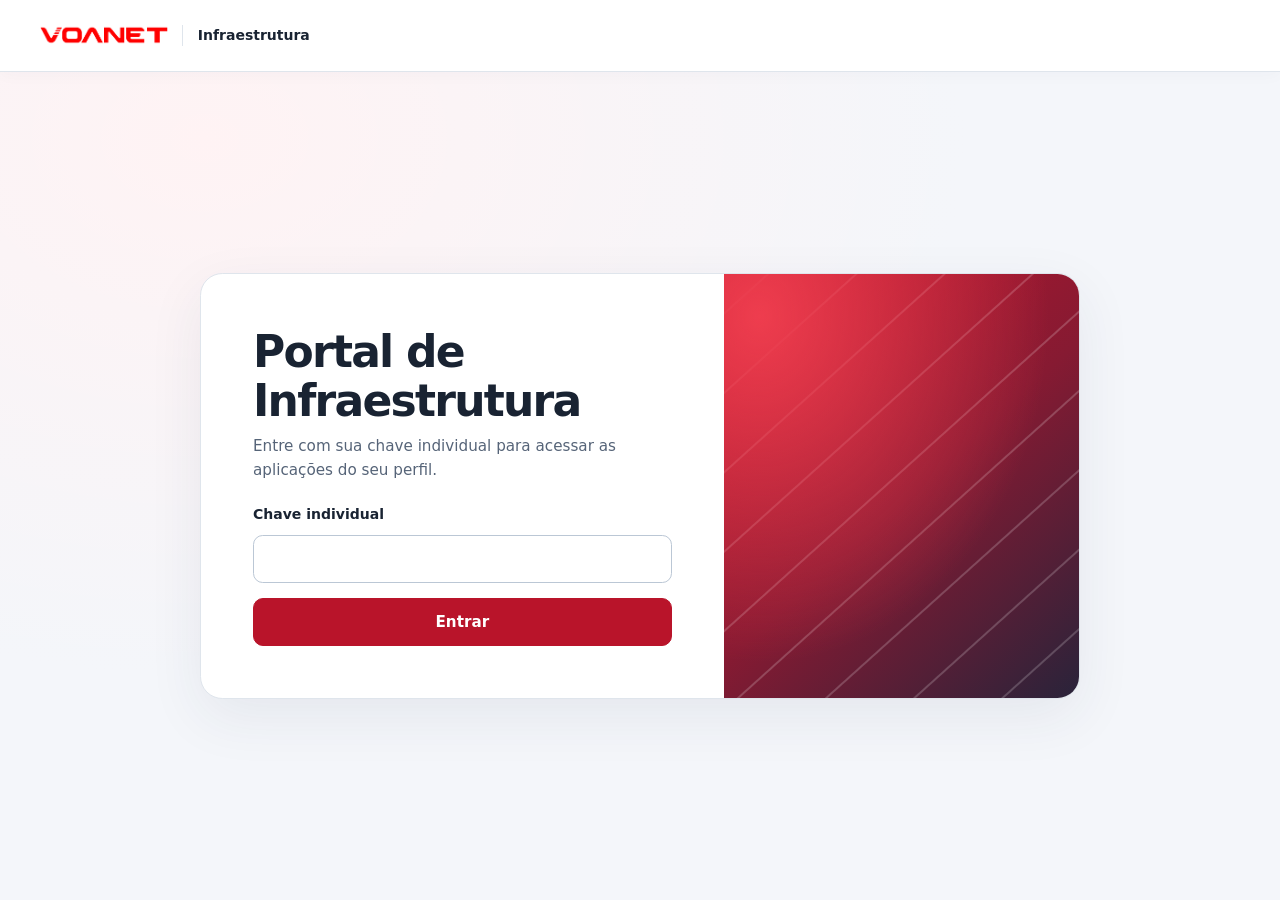
==== public/index.html @ a383ffcc "Integra Fibra Import e cria central de acessos" ====
<!DOCTYPE html>
<html lang="pt-BR"><head><meta charset="UTF-8"><meta name="viewport" content="width=device-width, initial-scale=1, viewport-fit=cover">
<title>VOANET | O&M — Gestão de Infraestrutura</title>
<link rel="manifest" href="./manifest.webmanifest"><link rel="apple-touch-icon" href="./icon-192.png"><meta name="theme-color" content="#d90018"><meta name="application-version" content="2.2"><meta name="description" content="Gestão de Infraestrutura da VOANET — inspeções preventivas, conformidade técnica e planos de ação.">
<style>
:root{--red:#e5001c;--red-d:#b90018;--ink:#17212f;--muted:#637083;--line:#e1e6ec;--bg:#f4f6fa;--surface:#fff;--green:#128356;--amber:#ac7016;--blue:#1a6498}*{box-sizing:border-box}
body{margin:0;background:var(--bg);color:var(--ink);font:15px/1.52 system-ui,-apple-system,BlinkMacSystemFont,"Segoe UI",sans-serif}button,input,select,textarea{font:inherit}button{cursor:pointer}button:disabled{opacity:.4;cursor:default}a{color:var(--red-d)}
.shell{max-width:1220px;margin:auto;padding:26px 20px;display:grid;grid-template-columns:255px minmax(0,1fr);gap:24px}.sidebar{align-self:start;position:sticky;top:101px;background:white;border:1px solid var(--line);border-radius:16px;padding:15px;box-shadow:0 5px 25px #182a4507}.section-name{font-size:11px;letter-spacing:.12em;color:#8891a1;font-weight:800;text-transform:uppercase;margin:10px 12px}.nav-btn{display:flex;align-items:center;gap:10px;border:0;border-radius:10px;background:transparent;color:#445267;padding:11px 13px;width:100%;text-align:left;font-weight:600}.nav-btn:hover{background:#f8f2f3}.nav-btn.active{background:#fff0f2;color:var(--red-d)}.n{width:24px;height:24px;display:grid;place-items:center;border-radius:7px;background:#eef1f5;font-size:12px}.nav-btn.active .n{background:#ffdae1}.notice{border:1px solid #f3dfb7;background:#fff9ed;color:#775515;padding:12px;border-radius:12px;font-size:12px;margin-top:16px}
.main{min-width:0}.toprow{display:flex;justify-content:space-between;align-items:start;gap:16px;margin-bottom:18px}.eyebrow{color:var(--red-d);font-weight:800;text-transform:uppercase;font-size:11px;letter-spacing:.11em}h1{font-size:clamp(24px,3.2vw,32px);line-height:1.15;margin:8px 0}h2{font-size:18px;margin:0 0 8px}h3{font-size:16px;margin:0 0 8px}.muted{color:var(--muted)}.small{font-size:12px}.card{border:1px solid var(--line);border-radius:16px;background:var(--surface);padding:23px;margin-bottom:16px;box-shadow:0 3px 19px #1c2d4505}.card-head{display:flex;align-items:start;justify-content:space-between;gap:16px;margin-bottom:14px}.tag{font-size:11px;font-weight:800;text-transform:uppercase;letter-spacing:.04em;border-radius:50px;padding:5px 9px;background:#eef2f8;color:#566477;display:inline-block}.tag.red{background:#ffe5e9;color:#b5001b}.tag.green{background:#e9f7ef;color:#147444}.tag.amber{background:#fff3df;color:#915500}
.grid{display:grid;grid-template-columns:repeat(2,minmax(0,1fr));gap:14px}.grid3{display:grid;grid-template-columns:repeat(3,minmax(0,1fr));gap:14px}.field{display:flex;flex-direction:column;gap:6px}.field label{font-size:12px;font-weight:700;color:#4b596b}.field input,.field select,.field textarea,.inline-input{border:1px solid #d5dce5;border-radius:9px;background:white;padding:10px 11px;min-height:43px;width:100%;color:var(--ink);outline:none}.field input:focus,.field select:focus,.field textarea:focus{border-color:var(--red);box-shadow:0 0 0 3px #e5001c14}.field textarea{min-height:88px;resize:vertical}.full{grid-column:1/-1}.btn{border:1px solid #dbe0e7;background:#fff;color:var(--ink);font-weight:700;padding:10px 14px;border-radius:10px;white-space:normal;display:inline-flex;align-items:center;justify-content:center;gap:8px}.btn:hover{border-color:#b5c0ce;background:#fafbfe}.btn.primary{background:var(--red);border-color:var(--red);color:white}.btn.primary:hover{background:var(--red-d)}.btn.ghost{border-color:transparent;background:transparent}.btn.danger{color:#b9202d;border-color:#f4d1d6}.btn.tiny{padding:6px 10px;font-size:12px}.btnrow{display:flex;gap:10px;flex-wrap:wrap}.icon-btn{border:0;color:#6b7685;background:#f1f3f6;border-radius:8px;width:32px;height:32px;cursor:pointer}
.stat{border:1px solid var(--line);border-radius:14px;background:white;padding:17px}.stat strong{font-size:27px;display:block;line-height:1.2}.stat span{font-size:12px;color:var(--muted)}.progress{height:8px;background:#edf0f4;border-radius:10px;overflow:hidden}.progress>i{display:block;height:100%;background:var(--red);border-radius:10px;transition:width .2s}.record{display:flex;align-items:center;gap:12px;border:1px solid var(--line);padding:15px;border-radius:13px;margin-bottom:10px}.record-main{flex:1;min-width:0}.record strong{display:block}.record small{color:var(--muted)}.record .btn{font-size:12px}.checkrow{display:grid;grid-template-columns:minmax(0,1fr) 155px;gap:8px 15px;border-top:1px solid #edf0f4;padding:14px 0}.checkrow:first-of-type{border-top:0}.checktitle{font-size:13px;font-weight:700}.checktitle .code{font-size:11px;color:var(--red-d);font-weight:800}.checkrow textarea{grid-column:1/-1;border:1px solid #e2e7ee;border-radius:8px;min-height:44px;padding:8px 10px;width:100%;resize:vertical;font-size:13px}.checkrow select{width:100%;border:1px solid #dbe1e8;background:#fff;border-radius:9px;padding:8px;font-size:13px}.checkrow select.nc{border-color:#e6a3ab;background:#fff0f2}.table-scroll{overflow-x:auto}.data-table{border-collapse:collapse;width:100%;min-width:690px;font-size:13px}.data-table th{text-align:left;color:#647083;background:#f5f7fa;padding:10px;border-bottom:1px solid var(--line)}.data-table td{padding:9px 10px;border-bottom:1px solid #ecf0f4;vertical-align:top}.data-table td .btn{padding:5px 9px;font-size:11px}.divline{border:0;border-top:1px solid var(--line);margin:23px 0}.photo-grid{display:grid;grid-template-columns:repeat(auto-fill,minmax(180px,1fr));gap:14px}.photo-card{border:1px solid var(--line);border-radius:12px;overflow:hidden}.photo-card img{width:100%;height:155px;object-fit:cover;background:#f1f3f5}.photo-body{padding:10px}.photo-body strong{display:block;font-size:12px}.photo-body small{color:var(--muted);display:block}.photo-body input{font-size:12px;width:100%;border:1px solid #e2e7ee;padding:6px;border-radius:6px}.photo-body .btn{font-size:11px;padding:6px 10px;margin-top:8px}.file-uploader{border:2px dashed #ced6df;border-radius:13px;padding:24px;text-align:center;background:#fafbfd}.file-uploader input{max-width:100%}
.home-hero{background:linear-gradient(115deg,#153a63,#1e5688);border-radius:18px;padding:27px;color:white;margin-bottom:18px;display:flex;justify-content:space-between;gap:18px;align-items:center}.home-hero h1{margin:3px 0 7px}.home-hero p{margin:0;max-width:640px;color:#e8e8ec}.home-hero .btn{background:#fff;color:#b80016;border-color:#fff}.subtle{border-left:3px solid var(--red);padding:9px 12px;background:#fff6f7;border-radius:0 8px 8px 0;font-size:13px}.footer{padding:22px 0 40px;font-size:12px;color:#8390a0;text-align:center}.empty{text-align:center;padding:35px 15px;color:var(--muted)}.empty strong{display:block;font-size:18px;color:var(--ink)}
@media(max-width:900px){.shell{display:block;padding:16px}.sidebar{position:relative;top:0;display:flex;overflow:auto;gap:5px;padding:8px;margin-bottom:15px}.sidebar .section-name,.sidebar .notice{display:none}.sidebar .nav-btn{min-width:max-content;width:auto;font-size:12px}}
@media(max-width:600px){body{font-size:14px}.shell{padding:12px}.card{padding:16px}.home-hero{display:block;padding:20px}.home-hero .btn{margin-top:16px}.grid,.grid3{grid-template-columns:1fr}.toprow{display:block}.toprow .btnrow{margin-top:10px}.checkrow{grid-template-columns:1fr}.record{flex-wrap:wrap}.record-main{min-width:70%}.record .btnrow{width:100%}.btnrow>.btn{flex:1}.photo-grid{grid-template-columns:repeat(2,minmax(0,1fr))}}
.inline-evidence{padding:9px;margin-top:9px;border:1px dashed #cad3e0;border-radius:8px;background:#f9fafc}.inline-evidence input{max-width:100%;font-size:12px}.linked-photo{display:flex;align-items:center;justify-content:space-between;gap:8px;margin-top:6px;font-size:12px}.unit-block,.battery-unit{padding:14px;border:1px solid #e2e6ef;border-radius:9px;margin:12px 0;background:#fff}.battery-unit{background:#f9fafc}.unit-block .grid,.battery-unit .grid{margin:12px 0}.unit-block .field input,.unit-block .field select,.battery-unit .field input{width:100%}.evidence-actions{display:flex;flex-wrap:wrap;gap:8px;margin:8px 0}.evidence-upload{display:inline-flex;align-items:center;gap:6px;padding:8px 10px;border:1px solid #d0d7e0;border-radius:8px;background:#fff;color:#303945;font-size:12px;font-weight:700;cursor:pointer}.evidence-upload input{position:absolute;width:1px;height:1px;opacity:0;overflow:hidden}.photo-section{margin:16px 0}
.home-tile-grid{display:grid;grid-template-columns:repeat(3,minmax(0,1fr));gap:12px}.home-tile{display:flex;min-height:100px;gap:11px;align-items:center;text-align:left;background:#f7f9fc;border:1px solid #dae2eb;border-radius:13px;padding:14px;color:#1f334d;cursor:pointer;transition:background .15s,border-color .15s}.home-tile:hover,.home-tile:focus-visible{background:#edf4fd;border-color:#7094bf}.tile-icon{font-size:25px;color:#1b5687;min-width:30px;text-align:center}.tile-copy{display:flex;flex-direction:column;gap:4px;flex:1}.tile-copy strong{font-size:13px}.tile-copy small{font-size:11px;color:#637083;line-height:1.4}.profile-preview{border-left:4px solid #1b5687}@media(max-width:760px){.home-tile-grid{grid-template-columns:repeat(2,minmax(0,1fr))}}@media(max-width:470px){.home-tile-grid{grid-template-columns:1fr}.home-tile{min-height:74px}}
</style><style>
.schedule-grid{display:grid;grid-template-columns:repeat(auto-fit,minmax(170px,1fr));gap:12px;margin:16px 0}.schedule-stat{border:1px solid #e0e5ec;border-radius:14px;background:#fff;padding:18px;text-align:left;display:flex;flex-direction:column;gap:7px;cursor:pointer;font:inherit;color:#17212f}.schedule-stat strong{font-size:27px}.schedule-stat span{font-size:12px}.schedule-stat.selected{outline:2px solid #b90018;outline-offset:1px}.schedule-chip{font-size:11px;font-weight:700;border-radius:20px;padding:4px 9px;display:inline-block;white-space:nowrap}.schedule-green.schedule-chip{background:#e7f7ec;color:#146c43}.schedule-yellow.schedule-chip{background:#fff1ca;color:#8d5e00}.schedule-red.schedule-chip{background:#ffdddd;color:#a31928}.schedule-gray.schedule-chip{background:#eaf0f6;color:#506074}.schedule-stat.schedule-green{border-left:4px solid #22945a}.schedule-stat.schedule-yellow{border-left:4px solid #dd9b12}.schedule-stat.schedule-red{border-left:4px solid #d42a39}.schedule-stat.schedule-gray{border-left:4px solid #738295}.schedule-home-stat strong{color:#17212f}.record-main small .schedule-chip{margin:2px 0}.table-scroll{width:100%;overflow-x:auto}.data-table{width:100%;border-collapse:collapse;font-size:13px}.data-table th,.data-table td{border-bottom:1px solid #e3e7ed;text-align:left;padding:11px;vertical-align:middle}.data-table th{color:#506074;background:#f6f7f9}.data-table td{white-space:nowrap}@media(max-width:600px){.schedule-grid{grid-template-columns:repeat(2,minmax(0,1fr))}.schedule-stat{padding:12px}.schedule-stat strong{font-size:23px}}
</style><style>
.v22-note{border:1px solid #cbdaf0;border-left:4px solid #2166aa;background:#f4f8ff;padding:13px 16px;border-radius:10px;margin-bottom:15px}
.v22-occupancy{display:inline-flex;padding:4px 11px;border-radius:30px;background:#e5f4eb;color:#126a3a;font-size:12px;font-weight:700}
.v22-confirm{border:1px solid #dbe4ee;border-radius:12px;padding:14px;margin:12px 0;background:#fafcff}
.v22-confirm select{max-width:360px}
.v22-bat{border:1px solid #dce5ef;border-left:4px solid #4f87be;padding:11px;border-radius:9px;margin:9px 0;background:#fff}
.v22-small{font-size:12px;color:#52657b}
.v22-alert{border-color:#efc77b;background:#fff9ec}
</style><link rel="stylesheet" href="./portal.css?v=__BUILD_ID__"><link rel="stylesheet" href="./inspection-layout.css?v=__BUILD_ID__"><link rel="stylesheet" href="./fttx-layout.css?v=__BUILD_ID__"><link rel="icon" type="image/png" sizes="192x192" href="./icon-192.png?v=__BUILD_ID__"></head>
<body class="portal-inspections">
<header class="portal-header">
  <div class="portal-bar">
    <a class="portal-brand" href="./" data-module="central"><img src="./voanet.png" alt="VOANET" width="1116" height="229"><span>Infraestrutura</span></a>
    <nav class="portal-tabs" aria-label="Módulos da Infraestrutura">
      <a href="./" data-module="central">Visão geral</a>
      <a href="./?modulo=inspecoes" data-module="inspecoes">Inspeções POPs</a>
      <a href="./?modulo=frota" data-module="frota" hidden>Frota</a>
      <a href="./?modulo=fttx" data-module="fttx" hidden>FTTx</a>
      <a href="./?modulo=fibra" data-module="fibra" hidden>Fibra Import</a>
    </nav>
    <div class="portal-actions"><span id="save" role="status">Dados neste dispositivo</span><button class="btn tiny" type="button" id="goHome">Estações</button><button id="portal-signout" class="btn tiny" type="button" hidden>Sair do portal</button></div>
  </div>
</header>
<div id="app"></div>
<main id="portal-overview" aria-labelledby="overview-title" hidden></main>
<section id="portal-fleet-pane" aria-label="Frota" hidden>
  <div class="portal-module-status" id="portal-fleet-status" role="status" hidden></div>
</section>
<section id="portal-fttx-pane" aria-label="Levantamento FTTx" hidden></section>
<section id="portal-fibra-pane" aria-label="Fibra Import" hidden></section>
<script src="./config.js?v=__BUILD_ID__"></script>
<script src="./inspection-photos.js?v=__BUILD_ID__"></script>
<script src="./google-sync.js?v=__BUILD_ID__"></script>
<script src="./google-features.js?v=__BUILD_ID__"></script>
<script src="./google-pdf.js?v=__BUILD_ID__"></script>
<script src="./google-access.js?v=__BUILD_ID__"></script>
<script src="./fttx-catalog.js?v=__BUILD_ID__"></script>
<script src="./fttx-export.js?v=__BUILD_ID__"></script>
<script src="./fttx.js?v=__BUILD_ID__"></script>
<script src="./entra-client.js"></script>

<script>
'use strict';
const LOGO='[data-uri]';
const STORAGE='voanet_inspection_db_v1';
const groups=[
 {key:'energia',title:'Energia elétrica e proteções',icon:'⚡',items:[['EL-01','Identificação dos quadros, circuitos e diagramas'],['EL-02','Conservação externa, tampas e acesso seguro'],['EL-03','Disjuntores, DPS e demais proteções: inspeção técnica'],['EL-04','Aterramento e equipotencialização: evidências / laudo'],['EL-05','Medições elétricas / termografia (quando autorizadas)']]},
 {key:'retificacao',title:'Retificadores e alimentação CC',icon:'🔌',items:[['CC-01','Fabricante, modelo, tensão nominal e módulos instalados'],['CC-02','Carga atual, capacidade e margem de expansão'],['CC-03','Alarmes, sinalizações e monitoramento remoto'],['CC-04','Redundância / módulos sobressalentes']]},
 {key:'baterias',title:'Banco de baterias',icon:'🔋',items:[['BT-01','Quantidade, modelo, Ah e datas de instalação'],['BT-02','Estado visual, bornes e conexões (sem manipulação)'],['BT-03','Arranjo elétrico e condição de proteção'],['BT-04','Tensões / ensaios / autonomia por equipe habilitada']]},
 {key:'clima',title:'Climatização e ambiente',icon:'❄️',items:[['CL-01','Fabricante, modelo, capacidade, idade e quantidade'],['CL-02','Filtragem, conservação, drenagem e condensadora'],['CL-03','Temperatura / umidade reais medidas na sala'],['CL-04','Redundância, alarmes e registros de manutenção']]},
 {key:'telecom',title:'Telecomunicações e fibras',icon:'🌐',items:[['TC-01','Modelo, patrimônio, número de série e função dos ativos'],['TC-02','Portas utilizadas, identificação e inventário lógico'],['TC-03','Alarmes e operação confirmados por sistema de gestão'],['TC-04','Organização, fixação e raio de curvatura dos cabos'],['TC-05','Rotas, redundância e documentação de enlaces']]},
 {key:'predial',title:'Infraestrutura física e segurança',icon:'🏢',items:[['IF-01','Paredes, teto, piso e sinais de umidade/infiltração'],['IF-02','Vedação de janelas, portas e passagens de cabos'],['IF-03','Rack, fixação, ventilação e limpeza técnica'],['IF-04','Controle de acesso e medidas contra incêndio'],['IF-05','Identificação e condições gerais da estação']]},
 {key:'torre',title:'Estrutura de torre',icon:'🗼',items:[
  ['TR-01','Condição visual externa da estrutura e da pintura/proteção anticorrosiva'],
  ['TR-02','Base aparente, fundação e indícios visuais de fissuras ou movimentação'],
  ['TR-03','Estais, fixações e ancoragens: evidências visuais disponíveis'],
  ['TR-04','Acesso restrito, sinalização e impedimentos de segurança'],
  ['TR-05','Sistema de aterramento e proteção contra descargas: registros de inspeção/laudo'],
  ['TR-06','Iluminação de obstáculo, quando exigida, confirmada por responsável'],
  ['TR-07','Relatório estrutural / manutenção vigente, se aplicável']
 ]},
 {key:'cftv',title:'Monitoramento por câmeras (CFTV)',icon:'📹',items:[
  ['CV-01','Existência e identificação do sistema de câmeras'],
  ['CV-02','Estado visual dos dispositivos e acessórios acessíveis'],
  ['CV-03','Câmeras apresentam imagem quando verificado em sistema autorizado'],
  ['CV-04','Gravação efetivamente confirmada em teste autorizado'],
  ['CV-05','Consulta de gravação anterior validada, se autorizada'],
  ['CV-06','Alertas de indisponibilidade e suporte documentados'],
  ['CV-07','Requisitos de privacidade e acesso restrito verificados']
 ]},
 {key:'monitoramento',title:'Monitoramento e histórico',icon:'📡',items:[['MO-01','Sensores ambientais e monitoração remota'],['MO-02','Alarmes ativos, registro de eventos e escalonamento'],['MO-03','Existência de procedimentos de contingência'],['MO-04','Falhas repetidas, manutenções e pendências anteriores']]}
];
const nav=[['dados','Identificação','01'],...groups.map((g,i)=>[g.key,g.title,String(i+2).padStart(2,'0')]),...[['interligacoes','Planilha de Interligações DIO e Equipamentos'],['medicoes','Leituras'],['inventario','Inventário'],['fotos','Fotografias'],['pendencias','Plano de ação'],['resumo','Resumo e relatório']].map(([k,t],i)=>[k,t,String(groups.length+2+i).padStart(2,'0')])];
const labels={C:'Conforme',NC:'Não conforme',NA:'Não se aplica',NV:'Não verificado'};
const fields=[['nome','Estação / código'],['municipio','Município / endereço'],['ocupacao','Tipo de ocupação'],['parceiroOcupacao','Proprietário / parceiro'],['contatoOcupacao','Contato para acesso'],['horarioAcesso','Horário / condição de acesso'],['restricoesAcesso','Restrições de acesso'],['latitude','Latitude'],['longitude','Longitude'],['data','Data da vistoria'],['inicio','Horário de início'],['fim','Horário de término'],['inspetor','Técnico 01'],['inspetorAux','Técnico 02'],['equipe','Equipe'],['os','OS / SIGA+'],['tipo','Tipo de inspeção'],['acesso','Condições de acesso'],['funcao','Função da estação / serviços'],['impacto','Clientes / serviços impactados'],['enlaces','Enlaces / dependências'],['redundancia','Redundância de energia / rede'],['historico','Histórico de falhas e OS'],['observacoes','Observações gerais'],['classificacao','Criticidade operacional'],['sintese','Síntese técnica'],['investimentos','Investimentos e recomendações']];
const readings=[['tensaoAC','Tensão CA (V)'],['correnteCA','Corrente CA (A)'],['tensaoCC','Tensão CC (V)'],['cargaCC','Carga CC (A)'],['modulos','Módulos retificadores (ativos/total)'],['qtdBaterias','Quantidade de baterias'],['capBaterias','Capacidade nominal do banco (Ah)'],['autonomia','Autonomia verificada (min)'],['temp','Temperatura ambiente (°C)'],['umid','Umidade relativa (%)'],['arBTU','Capacidade de climatização (BTU/h)'],['ultimaPrev','Última preventiva (data)']];
let records=loadAll(), activeId=null, view='home', isBusy=false;const photosCache=new Map();let localSaveTimer=null;
function blank(){return {id:'INSP-'+Date.now().toString(36).toUpperCase()+'-'+Math.random().toString(36).slice(2,6).toUpperCase(),created:new Date().toISOString(),updated:new Date().toISOString(),nome:'',municipio:'',ocupacao:'',parceiroOcupacao:'',contatoOcupacao:'',horarioAcesso:'',restricoesAcesso:'',inventoryReview:{},inventorySource:null,batteryReview:{},data:new Date().toLocaleDateString('en-CA'),inicio:'',fim:'',inspetor:'',inspetorAux:'',latitude:'',longitude:'',schedulePeriod:'',scheduleBaseDate:'',scheduleDueDate:'',scheduleNotes:'',equipamentos:{retificadoras:[],bancos:[],climatizadores:[],dios:[]},equipe:'Infraestrutura O&M',os:'',tipo:'Preventiva',acesso:'',funcao:'',impacto:'',enlaces:'',redundancia:'',historico:'',observacoes:'',classificacao:'Não classificada',sintese:'',investimentos:'',torrePresenca:'Não verificado',torreTipo:'',torreAltura:'',torreLaudo:'',torreObs:'',cftvPresenca:'Não verificado',cftvObrigatorio:'Não definido',cftvQtd:'',cftvEstado:'Não verificado',cftvGravacao:'Não verificado',cftvUltimoTeste:'',cftvObs:'',interligacoes:{status:'NV',circuitos:'NV',situacao:'',tecnico:'',dataUltima:'',dataConferencia:'',atualizadaNaInspecao:'Não informado',registroAnterior:'Não verificado',observacoes:'',referencia:''},checks:{},readings:{},inventory:[],issues:[],photos:[]}}
// v2.2 — Inventário reaproveitável entre inspeções existentes NESTE navegador.
// A API corporativa deverá fornecer o cadastro permanente validado, controle de versões e permissões.
const inv22Groups=[['equipamentos','Equipamentos de rede / demais ativos'],['transceivers','Transceivers ópticos'],['retificadoras','Retificadoras'],['dios','DIOs / interligações físicas'],['climatizadores','Climatização']];
function stationKey22(nome){return String(nome||'').normalize('NFD').replace(/[\u0300-\u036f]/g,'').trim().toLowerCase().replace(/\s+/g,' ')}
function previousInventory22(r){
 const key=stationKey22(r.nome);if(!key)return null;
 return records.filter(x=>x.id!==r.id&&stationKey22(x.nome)===key&&x.finalizedAt)
 .sort((a,b)=>String(b.finalizedAt||'').localeCompare(String(a.finalizedAt||'')))[0]||null;
}
function inventoryGroup22(r,code){
 if(code==='equipamentos')return r.inventory||[];
 if(code==='transceivers')return r.invTransceivers||[];
 return r.equipamentos?.[code]||[];
}
function review22(r,code){return (r.inventoryReview||{})[code]||'pendente'}
function inventoryReviewSelect(r,code){
 const review=review22(r,code);
 const options=[
  ['pendente','Não verificado'],['mantido','Não houve alterações (conferido)'],
  ['alterado','Houve alteração — cadastro atualizado'],['nao_conferido','Não foi possível conferir']
 ];
 if(code==='climatizadores'&&(!isGoogleMode()||googleCapabilities.climateOptional)){
   options.push(['fora_escopo','Climatização fora do escopo desta vistoria']);
 }
 return `<select data-inventory-review="${code}" aria-label="${esc(inv22Groups.find(([group])=>group===code)[1])}">${options.map(([value,label])=>
   `<option value="${value}" ${review===value?'selected':''}>${label}</option>`).join('')}</select>`;
}
function inv22ReviewHtml(r){
 const source=r.inventorySource;
 const rows=inv22Groups.map(([code,label])=>`<div class="v22-confirm"><div class="field"><label>${esc(label)} · ${inventoryGroup22(r,code).length} cadastrado(s)</label>${inventoryReviewSelect(r,code)}</div></div>`).join('');
 return `<div class="card"><h2>Conferência simplificada do inventário · v2.2</h2><p class="muted small">A opção “Não houve alterações” confirma somente o cadastro. Não substitui inspeção, medições nem novas evidências exigidas pelo checklist.</p>${source?`<div class="v22-note"><b>Origem dos dados reutilizados:</b> ${esc(source.station||'Estação')} · ${esc(fmt(source.date))}. Esta é uma cópia de registro local, NÃO um inventário central validado.</div>`:''}${rows}<p class="muted small">Para incluir, remover ou editar equipamentos, utilize os formulários abaixo. Alterações no inventário devem ser conferidas e registradas.</p></div>`;
}
function batteryReview22(r,b){return (r.batteryReview||{})[b.id]||'pendente'}
function batteryReview22Html(r){
 inv13(r);return `<div class="card"><h2>Conferência individual das baterias · v2.2</h2><p class="muted small">Verifique cada unidade. Manter a bateria preserva a data de instalação e o cálculo da vida útil. Na substituição, edite os dados da nova unidade e informe a nova data de instalação no inventário 13.3. As leituras e evidências da inspeção atual continuam necessárias.</p>${r.invBatteryBanks.map((bk,bi)=>`<div class="v22-confirm"><b>Banco ${bi+1} — ${esc(bk.identificacao||'Sem identificação')}</b>${(bk.baterias||[]).map((b,i)=>`<div class="v22-bat"><div class="field"><label>Bateria ${i+1}: ${esc(b.identificacao||b.serie||'Sem identificação')} · instalada em ${esc(fmt(b.instalacao))}</label><select data-battery-review="${esc(b.id)}"><option value="pendente" ${batteryReview22(r,b)==='pendente'?'selected':''}>Não verificada</option><option value="mantida" ${batteryReview22(r,b)==='mantida'?'selected':''}>Mantida — sem substituição</option><option value="substituida" ${batteryReview22(r,b)==='substituida'?'selected':''}>Substituída — atualizar cadastro e data de instalação</option><option value="nao_conferida" ${batteryReview22(r,b)==='nao_conferida'?'selected':''}>Não foi possível conferir</option></select></div>${batteryReview22(r,b)==='substituida'?'<p class="v22-small">Atenção: registre a retirada do ativo anterior e atualize o número de série e a data de instalação do novo. A substituição não é concluída somente com esta seleção.</p>':''}</div>`).join('')||'<p class="muted small">Nenhuma bateria cadastrada neste banco.</p>'}</div>`).join('')||'<div class="v22-note">Nenhum banco de baterias cadastrado. Utilize Inventário → 13.3 para cadastrar.</div>'}</div>`;
}
function reuseInventory22(){
 const r=cur();if(!r){return}const old=previousInventory22(r);
 if(!old){alert('Não foi encontrada uma inspeção FINALIZADA com o mesmo nome/código da estação neste navegador. É necessário um cadastro anterior ou a futura API corporativa.');return}
 const occupied=(r.inventory||[]).length+(r.invTransceivers||[]).length+(r.invBatteryBanks||[]).length+Object.values(r.equipamentos||{}).reduce((a,x)=>a+(Array.isArray(x)?x.length:0),0);
 if(!confirm(`Copiar o cadastro da estação “${old.nome}” (inspeção de ${fmt(old.data)})?\n\nO inventário atual${occupied?' será SUBSTITUÍDO':' está vazio'}. Fotos, medições, checklist e OS da inspeção anterior NÃO serão copiados.\n\nFonte: registro local, não validado pelo servidor.`))return;
 const clone=v=>JSON.parse(JSON.stringify(v||[]));
 r.inventory=clone(old.inventory);r.invTransceivers=clone(old.invTransceivers);r.invBatteryBanks=clone(old.invBatteryBanks);
 const prev=old.equipamentos||{};
 const climatizadores=clone(prev.climatizadores).map(unit=>({...unit,corrente:'',temperatura:''}));
 r.equipamentos={retificadoras:clone(prev.retificadoras),bancos:clone(prev.bancos),climatizadores,dios:clone(prev.dios)};
 for(const key of ['ocupacao','parceiroOcupacao','contatoOcupacao','horarioAcesso','restricoesAcesso'])if(!r[key])r[key]=old[key]||'';
 r.inventorySource={id:old.id,station:old.nome,date:old.data,copiedAt:new Date().toISOString()};
 r.inventoryReview={};r.batteryReview={};change();render();alert('Inventário reutilizado. Confira os grupos e cada bateria antes de finalizar. Fotos e checklist continuam específicos desta vistoria.');
}
function loadAll(){try{const key=window.VOANET_SYNC_CONFIG?.mode==='google'?googleStorageKey():STORAGE;return key?(JSON.parse(localStorage.getItem(key))||[]):[]}catch(e){return []}}
function saveAll(){if(localSaveTimer!==null){clearTimeout(localSaveTimer);localSaveTimer=null;}try{const key=window.VOANET_SYNC_CONFIG?.mode==='google'?googleStorageKey():STORAGE;if(!key)return false;localStorage.setItem(key,JSON.stringify(records));const status=document.getElementById('save');if(status)status.textContent='Salvo neste dispositivo';return true}catch(e){alert('Não foi possível salvar neste navegador. Exporte o arquivo JSON e libere espaço no dispositivo.');return false}}
function cur(){return records.find(r=>r.id===activeId)}
function change(r=cur()){if(r){r.updated=new Date().toISOString();if(r.finalizedAt&&r.syncState==='sincronizado')r.syncState='pendente';}queueLocalSave()}
function queueLocalSave(){if(localSaveTimer!==null)clearTimeout(localSaveTimer);localSaveTimer=setTimeout(()=>{localSaveTimer=null;saveAll();},400)}
function flushLocalSave(){if(localSaveTimer!==null)saveAll()}
window.addEventListener('beforeunload',flushLocalSave);document.addEventListener('visibilitychange',()=>{if(document.visibilityState==='hidden')flushLocalSave()});
function esc(v){return String(v??'').replace(/[&<>"']/g,ch=>({'&':'&amp;','<':'&lt;','>':'&gt;','"':'&quot;',"'":'&#39;'}[ch]))}
function txt(v){return esc(v).replace(/\n/g,'<br>')}
function fmt(v){if(!v)return '—';if(/^\d{4}-\d{2}-\d{2}$/.test(String(v))){const [y,m,d]=String(v).split('-');return d+'/'+m+'/'+y}try{return new Date(v).toLocaleDateString('pt-BR')}catch(e){return String(v)}}
function completed(r){return groups.reduce((n,g)=>n+g.items.filter(([c])=>r.checks[c]&&r.checks[c].status&&r.checks[c].status!=='NV').length,0)+(r.interligacoes?.status&&r.interligacoes.status!=='NV'?1:0)}
function totalChecks(){return 1+groups.reduce((n,g)=>n+g.items.length,0)}
function ncCount(r){return Object.values(r.checks).filter(c=>c.status==='NC').length+(r.interligacoes?.status==='NC'?1:0)}
function htmlField(key,label,type='text',placeholder='',extra=''){const r=cur();const val=r[key]??'';if(type==='textarea')return `<div class="field ${extra}"><label for="f-${key}">${esc(label)}</label><textarea data-field="${key}" id="f-${key}" placeholder="${esc(placeholder)}">${esc(val)}</textarea></div>`;if(type==='select')return `<div class="field ${extra}"><label for="f-${key}">${esc(label)}</label><select data-field="${key}" id="f-${key}">${placeholder.map(v=>`<option ${val===v?'selected':''}>${esc(v)}</option>`).join('')}</select></div>`;return `<div class="field ${extra}"><label for="f-${key}">${esc(label)}</label><input data-field="${key}" type="${type}" id="f-${key}" value="${esc(val)}" placeholder="${esc(placeholder)}"></div>`}
function readingField(key,label){return `<div class="field"><label>${esc(label)}</label><input data-reading="${key}" value="${esc(cur().readings[key]||'')}" placeholder="Não medido / não informado" inputmode="decimal"></div>`}
function button(action,text,cls=''){return `<button class="btn ${cls}" data-action="${action}">${text}</button>`}

// Cronograma local de preventivas: nenhuma inspeção é contabilizada como recebida pelo servidor sem confirmação.
const ALERT_DAYS=15;
let dashboardFilter='todos';
function localToday(){const d=new Date();return [d.getFullYear(),String(d.getMonth()+1).padStart(2,'0'),String(d.getDate()).padStart(2,'0')].join('-')}
function dateLocal(iso){const date=String(iso||'').match(/^(\d{4}-\d{2}-\d{2})(?:$|T\d{2}:\d{2}:\d{2})/);if(!date)return null;const [y,m,d]=date[1].split('-').map(Number);const v=new Date(y,m-1,d,12);return v.getFullYear()===y&&v.getMonth()===m-1&&v.getDate()===d?v:null}
function addLocalDays(iso,days){const d=dateLocal(iso);if(!d)return '';d.setDate(d.getDate()+Number(days));return [d.getFullYear(),String(d.getMonth()+1).padStart(2,'0'),String(d.getDate()).padStart(2,'0')].join('-')}
function inspectionDate(r){return r.finalizedAt?((r.finalizedAt||'').slice(0,10)):r.data||''}
function deriveSchedule(r){if(isGoogleMode()){const station=googleStation(r);return station?.days?addLocalDays(r.data,station.days):'';}const n=Number(r.schedulePeriod);if(![30,90,180].includes(n))return '';const base=r.scheduleBaseDate||inspectionDate(r);return addLocalDays(base,n)}
function daysUntil(date){const due=dateLocal(date),today=dateLocal(localToday());return due?Math.round((due-today)/86400000):null}
function scheduleState(r){const due=r.scheduleDueDate||deriveSchedule(r);if(!r.finalizedAt||!due)return {key:'sem',label:'Sem programação',className:'schedule-gray',due:'',delta:null};const delta=daysUntil(due);if(delta===null)return {key:'sem',label:'Sem programação',className:'schedule-gray',due:'',delta:null};if(delta<0)return {key:'vencida',label:'Vencida há '+Math.abs(delta)+' dia(s)',className:'schedule-red',due,delta};if(delta===0)return {key:'alerta',label:'Vence hoje',className:'schedule-yellow',due,delta};if(delta<=ALERT_DAYS)return {key:'alerta',label:'Vence em '+delta+' dia(s)',className:'schedule-yellow',due,delta};return {key:'em-dia',label:'Em dia',className:'schedule-green',due,delta}}
function nameKey(r){return String(r.nome||'').normalize('NFD').replace(/[\u0300-\u036f]/g,'').trim().toLowerCase().replace(/\s+/g,' ')||r.id}
function stationSummaries(source=records){const map=new Map();for(const r of source){const k=nameKey(r);if(!map.has(k))map.set(k,[]);map.get(k).push(r)}return [...map.values()].map(rs=>{const dated=rs.filter(x=>x.finalizedAt);const final=dated.sort((a,b)=>String(b.finalizedAt).localeCompare(String(a.finalizedAt)))[0];const fallback=rs.slice().sort((a,b)=>String(b.updated).localeCompare(String(a.updated)))[0];const item=final||fallback;return {r:item,state:scheduleState(item),history:rs.length}}).sort((a,b)=>{const order={vencida:0,alerta:1,sem:2,'em-dia':3};return order[a.state.key]-order[b.state.key]||String(a.state.due).localeCompare(String(b.state.due))||String(a.r.nome).localeCompare(String(b.r.nome))})}
function scheduleChip(st){return `<span class="schedule-chip ${st.className}">${esc(st.label)}</span>`}
function scheduleForm(r){if(isGoogleMode())return googleScheduleForm(r);const period=String(r.schedulePeriod||'');const due=deriveSchedule(r);return `<div class="card"><h2>Próxima inspeção preventiva</h2><p class="muted small">Selecione 30, 90 ou 180 dias. A contagem definitiva começa na data de finalização desta inspeção. O prazo sugerido deve seguir a criticidade da estação e as orientações da coordenação.</p><div class="grid"><div class="field"><label>Periodicidade da próxima inspeção</label><select data-schedule-period><option value="" ${!period?'selected':''}>Selecionar prazo</option>${[30,90,180].map(n=>`<option value="${n}" ${period===String(n)?'selected':''}>${n} dias</option>`).join('')}</select></div><div class="field"><label>Data prevista (cálculo automático)</label><input type="text" readonly value="${esc(due?fmt(due):'Selecione uma periodicidade')}" aria-label="Próxima inspeção prevista"></div><div class="field full"><label>Observação sobre o cronograma</label><textarea data-schedule-notes placeholder="Justificativa do prazo ou orientação da coordenação">${esc(r.scheduleNotes||'')}</textarea></div></div><p><b>Prazo da estação:</b> ${scheduleChip(scheduleState(r))}</p><p class="muted small">Após finalizar, a data e a periodicidade seguem no relatório e no JSON. Os alertas desta versão são visuais, exibidos ao abrir o aplicativo; notificações automáticas em segundo plano dependem do servidor e de um serviço de agendamento.</p></div>`}

// ===== v1.9: Inventário de ativos ópticos e bancos de baterias =====
function inv13(r){if(!Array.isArray(r.invTransceivers))r.invTransceivers=[];if(!Array.isArray(r.invBatteryBanks))r.invBatteryBanks=[];for(const b of r.invBatteryBanks){if(!Array.isArray(b.baterias))b.baterias=[]}return r}
function inv13Id(prefix){return prefix+'-'+Date.now().toString(36)+'-'+Math.random().toString(36).slice(2,8)}
function lifeData(b){
 const install=b.instalacao, years=Number(b.vidaAnos);
 if(!install||!Number.isFinite(years)||years<=0)return {key:'sem',label:'Sem programação',days:null,due:''};
 const parts=install.split('-').map(Number);
 if(parts.length!==3||!parts.every(Number.isFinite))return {key:'sem',label:'Data inválida',days:null,due:''};
 const [y,m,d]=parts, t=new Date(y,m-1,d,12,0,0);if(t.getFullYear()!==y||t.getMonth()!==m-1||t.getDate()!==d)return {key:'sem',label:'Data inválida',days:null,due:''};
 const due=new Date(y+Math.floor(years),m-1,d,12,0,0);
 if(due.getMonth()!==m-1)due.setDate(0); // 29/02: último dia de fevereiro no ano não bissexto
 const now=new Date(), today=new Date(now.getFullYear(),now.getMonth(),now.getDate(),12);
 const diff=Math.round((due-today)/86400000);
 const iso=due.getFullYear()+'-'+String(due.getMonth()+1).padStart(2,'0')+'-'+String(due.getDate()).padStart(2,'0');
 const warn=Math.max(1,Number(b.alertaDias)||90);
 if(diff<0)return {key:'vencida',label:'Prazo ultrapassado ('+(-diff)+' dias)',days:diff,due:iso};
 if(diff<=warn)return {key:'alerta',label:diff===0?'Limite previsto para hoje':'Próxima do limite ('+diff+' dias)',days:diff,due:iso};
 return {key:'em-dia',label:'Dentro do prazo ('+diff+' dias)',days:diff,due:iso};
}
function inv13Input(group,id,field,val,label,type='text'){
 return `<div class="field"><label>${esc(label)}</label><input type="${type}" data-inv13-group="${group}" data-inv13-id="${esc(id)}" data-inv13-field="${field}" value="${esc(val??'')}"></div>`;
}
function inv13Select(group,id,field,val,label,opts){return `<div class="field"><label>${esc(label)}</label><select data-inv13-group="${group}" data-inv13-id="${esc(id)}" data-inv13-field="${field}">${opts.map(o=>`<option value="${esc(o)}" ${o===val?'selected':''}>${field==='equipamentoId'?(o?(cur()?.inventory||[]).find(x=>x.id===o)?.modelo|| (cur()?.inventory||[]).find(x=>x.id===o)?.tipo||o:'— Selecione equipamento —'):esc(o)}</option>`).join('')}</select></div>`}
function inv13View(r){inv13(r);
 const options=r.inventory||[];
 const txCards=r.invTransceivers.map((t,i)=>`<div class="card" style="border-color:#e1e6ec"><div class="card-head"><h3>Transceiver ${i+1} · ${esc(t.tipo||'Não identificado')}</h3>${button('inv13-del-tx:'+t.id,'Remover','danger tiny')}</div><div class="grid">
 ${inv13Select('tx',t.id,'equipamentoId',t.equipamentoId,'Equipamento vinculado',['',...options.map(x=>x.id)])}
 ${inv13Input('tx',t.id,'porta',t.porta,'Porta / interface (ex.: xe-0/0/0)')}
 ${inv13Select('tx',t.id,'tipo',t.tipo,'Tipo',['SFP','SFP+','QSFP+','QSFP28','GPON','Outro'])}
 ${inv13Input('tx',t.id,'velocidade',t.velocidade,'Velocidade nominal (Gbps)','number')}
 ${inv13Input('tx',t.id,'fabricante',t.fabricante,'Fabricante')}
 ${inv13Input('tx',t.id,'modelo',t.modelo,'Modelo / part number')}
 ${inv13Input('tx',t.id,'serie',t.serie,'Número de série')}
 ${inv13Input('tx',t.id,'patrimonio',t.patrimonio,'Patrimônio')}
 ${inv13Input('tx',t.id,'alcance',t.alcance,'Alcance nominal (km)')}
 ${inv13Input('tx',t.id,'onda',t.onda,'Comprimento de onda / tecnologia')}
 ${inv13Select('tx',t.id,'estado',t.estado,'Situação',['Instalado','Reserva / estoque','Defeito','Retirado','Não verificado'])}
 ${inv13Input('tx',t.id,'observacao',t.observacao,'Observações')}
 </div><p class="muted small">Equipamento selecionado: ${esc(options.find(x=>x.id===t.equipamentoId)?.modelo||options.find(x=>x.id===t.equipamentoId)?.tipo||'Não vinculado — selecione no campo acima')}</p>${photoAttachments(r,'inv13:tx:'+t.id)}</div>`).join('');
 const bankCards=r.invBatteryBanks.map((bank,i)=>`<div class="card" style="border-color:#dde2e8"><div class="card-head"><h3>Banco ${i+1} — ${esc(bank.identificacao||'Sem identificação')}</h3><div class="btnrow">${button('inv13-add-bat:'+bank.id,'+ Bateria','primary tiny')}${button('inv13-del-bank:'+bank.id,'Remover banco','danger tiny')}</div></div><div class="grid">
 ${inv13Input('bank',bank.id,'identificacao',bank.identificacao,'Identificação do banco')}
 ${inv13Input('bank',bank.id,'local',bank.local,'Localização / rack')}
 ${inv13Input('bank',bank.id,'tensao',bank.tensao,'Tensão nominal do banco (V)')}
 ${inv13Input('bank',bank.id,'topologia',bank.topologia,'Configuração (série / paralelo)')}<div class="field full"><label><input type="checkbox" data-bank-complete="${esc(bank.id)}" ${bank.cadastroCompleto?'checked':''}> Conferi todas as baterias deste banco; o cadastro está completo.</label></div>${inv13Input('bank',bank.id,'capacidade',bank.capacidade,'Capacidade nominal do banco (Ah)','number')}${inv13Input('bank',bank.id,'autonomiaHoras',bank.autonomiaHoras,'Autonomia verificada do banco (horas)','number')}
 </div>${photoAttachments(r,'inv13:bank:'+bank.id)}
 ${(bank.baterias||[]).map((b,j)=>{const v=lifeData(b);return `<div class="card" style="background:#fafbfc"><div class="card-head"><h3>Bateria ${j+1} — ${esc(b.identificacao||'Sem identificação')}</h3>${button('inv13-del-bat:'+bank.id+':'+b.id,'Remover','danger tiny')}</div><div class="grid">
 ${inv13Input('bat',b.id,'identificacao',b.identificacao,'Identificação da bateria')}
 ${inv13Input('bat',b.id,'fabricante',b.fabricante,'Fabricante')}
 ${inv13Input('bat',b.id,'modelo',b.modelo,'Modelo')}
 ${inv13Select('bat',b.id,'tecnologia',b.tecnologia,'Tecnologia',['Chumbo-ácido','AGM','GEL','LiFePO4','Outra'])}
 ${inv13Input('bat',b.id,'tensao',b.tensao,'Tensão nominal (V)','number')}
 ${inv13Input('bat',b.id,'capacidade',b.capacidade,'Capacidade nominal (Ah)','number')}
 ${inv13Input('bat',b.id,'serie',b.serie,'Número de série')}
 ${inv13Input('bat',b.id,'patrimonio',b.patrimonio,'Patrimônio')}
 ${inv13Input('bat',b.id,'fabricacao',b.fabricacao,'Data de fabricação','date')}
 ${inv13Input('bat',b.id,'instalacao',b.instalacao,'Data de instalação (início da vida útil)','date')}
 ${inv13Input('bat',b.id,'vidaAnos',b.vidaAnos,'Vida útil estimada (anos)','number')}
 ${inv13Select('bat',b.id,'alertaDias',String(b.alertaDias||90),'Alertar com antecedência (dias)',['90','180','365'])}
 ${inv13Select('bat',b.id,'estado',b.estado,'Condição',['Operacional','Em observação','Substituição recomendada','Retirada','Não verificado'])}
 ${inv13Input('bat',b.id,'observacao',b.observacao,'Observações / condição atual')}
 </div><p class="muted small"><b>Fim da vida útil prevista:</b> ${v.due?fmt(v.due):'Não calculado'} · <b>${esc(v.label)}</b>. Estimativa de planejamento, não substitui ensaio de capacidade.</p>${photoAttachments(r,'inv13:bat:'+b.id)}</div>`}).join('')||'<p class="muted small">Nenhuma bateria neste banco. Use + Bateria.</p>'}</div>`).join('');
 // Improve select labels after generating controls: values remain stable UUIDs.
 let txHtml=txCards;
 return `<div class="card"><div class="card-head"><div><h2>13.2 — Transceivers ópticos</h2><p class="muted small">Vincule cada módulo a um equipamento cadastrado em 13.1 e informe a porta. Para reserva, deixe o equipamento sem vínculo.</p></div>${button('inv13-add-tx','+ Transceiver','primary tiny')}</div>${txHtml||'<p class="muted">Nenhum transceiver cadastrado.</p>'}</div><div class="card"><div class="card-head"><div><h2>13.3 — Inventário de bancos e baterias</h2><p class="muted small">Cadastre cada banco e suas baterias individualmente. A vida útil começa na data de instalação.</p></div>${button('inv13-add-bank','+ Banco de baterias','primary tiny')}</div>${bankCards||'<p class="muted">Nenhum banco cadastrado.</p>'}</div>`;
}
function inv13Batteries(r){inv13(r);return r.invBatteryBanks.flatMap(bank=>bank.baterias.map(b=>({...b,_bank:bank.identificacao||bank.id}))).filter(b=>b.estado!=='Retirada')}
function inv13Dashboard(){const last=stationSummaries(records.filter(r=>r.finalizedAt)).map(x=>x.r), all=last.flatMap(r=>inv13Batteries(r).map(b=>({...b,_station:r.nome||'Não identificada'})));
 const counts={vencida:0,alerta:0,'em-dia':0,sem:0};for(const b of all)counts[lifeData(b).key]++;
 return `<div class="card"><h2>Gestão de baterias — Vida útil por instalação</h2><p class="muted small">Indicadores das últimas inspeções finalizadas que estão neste dispositivo. Baterias retiradas ficam fora da contagem.</p><div class="schedule-grid">
 ${[['em-dia','Em dia','schedule-green'],['alerta','Próximas do limite','schedule-yellow'],['vencida','Prazo ultrapassado','schedule-red'],['sem','Sem dados completos','schedule-gray']].map(([k,t,cl])=>`<div class="schedule-stat ${cl}"><strong>${counts[k]}</strong><span>${t}</span></div>`).join('')}
 </div><div class="table-scroll"><table class="data-table"><thead><tr><th>Estação / banco</th><th>Bateria</th><th>Instalação</th><th>Vida útil</th><th>Limite previsto</th><th>Situação</th></tr></thead><tbody>${all.map(b=>{const v=lifeData(b);return `<tr><td>${esc(b._station)}<br><small>${esc(b._bank)}</small></td><td>${esc(b.identificacao||b.serie||b.modelo||'Bateria sem identificação')}</td><td>${esc(fmt(b.instalacao))}</td><td>${esc(b.vidaAnos||'—')} anos</td><td>${esc(fmt(v.due))}</td><td><span class="${v.key==='vencida'?'schedule-red':v.key==='alerta'?'schedule-yellow':v.key==='em-dia'?'schedule-green':'schedule-gray'}">${esc(v.label)}</span></td></tr>`}).join('')||'<tr><td colspan="6">Nenhuma bateria cadastrada nas últimas inspeções finalizadas.</td></tr>'}</tbody></table></div></div>`;
}
function inv13Report(r){inv13(r);const map=new Map(r.inventory.map(a=>[a.id,a]));return `<section><h2>13.2 — Transceivers ópticos</h2><table><thead><tr><th>Equipamento / porta</th><th>Tipo / velocidade</th><th>Fabricante / modelo</th><th>Série / patrimônio</th><th>Estado</th></tr></thead><tbody>${r.invTransceivers.map(t=>{const a=map.get(t.equipamentoId);return `<tr><td>${esc((a?.modelo||a?.tipo||'Não vinculado')+' / '+(t.porta||'—'))}</td><td>${esc(t.tipo||'—')} ${esc(t.velocidade||'—')} Gbps<br>${esc(t.alcance||'—')} km / ${esc(t.onda||'—')}</td><td>${esc(t.fabricante||'—')} / ${esc(t.modelo||'—')}</td><td>${esc(t.serie||'—')} / ${esc(t.patrimonio||'—')}</td><td>${esc(t.estado||'—')}</td></tr>`}).join('')||'<tr><td colspan="5">Não cadastrado</td></tr>'}</tbody></table></section><section><h2>13.3 — Bancos e baterias</h2>${r.invBatteryBanks.map(bank=>`<h3>${esc(bank.identificacao||'Banco de baterias')} — ${esc(bank.local||'')}</h3><p>Tensão: ${esc(bank.tensao||'—')} V · Configuração: ${esc(bank.topologia||'—')}</p><table><thead><tr><th>Identificação / fabricante</th><th>Dados técnicos</th><th>Fabricação</th><th>Instalação</th><th>Vida útil / limite</th><th>Condição</th></tr></thead><tbody>${bank.baterias.map(b=>{const v=lifeData(b);return `<tr><td>${esc(b.identificacao||'—')}<br>${esc(b.fabricante||'—')} ${esc(b.modelo||'')}</td><td>${esc(b.tensao||'—')} V / ${esc(b.capacidade||'—')} Ah<br>Série: ${esc(b.serie||'—')}</td><td>${esc(fmt(b.fabricacao))}</td><td>${esc(fmt(b.instalacao))}</td><td>${esc(b.vidaAnos||'—')} anos<br>${esc(fmt(v.due))}<br>${esc(v.label)}</td><td>${esc(b.estado||'—')}</td></tr>`}).join('')||'<tr><td colspan="6">Nenhuma bateria neste banco.</td></tr>'}</tbody></table>`).join('')||'<p>Nenhum banco cadastrado.</p>'}</section>`}

function renderCentralAssets(){
  if(!isGoogleMode()||googleUser?.role!=='GESTAO')return '';
  const rows=googleCentralItems.map(record=>`<tr><td>${esc(record.station)}</td><td>${esc(fmt(record.date))}</td>
    <td>${esc(record.assets?googleAssetText(record.assets):'Resultados de consolidação indisponíveis')}</td>
    <td>${googleCapabilities.assetInventory?button('googleInventory:'+record.id,'Ver equipamentos','tiny'):''}
    ${googleCapabilities.assetReconciliation?button('googleCatalog:'+record.id,'Ver cadastro central','tiny'):''}
    ${record.assets?.pending?button('googleIssues:'+record.id,'Ver pendências','tiny')+button('googleAssets:'+record.id,'Reprocessar ativos','tiny'):''}</td></tr>`).join('');
  return `<section class="card"><div class="card-head"><div><h2>Ativos nas inspeções recebidas</h2>
    <p class="small muted">${esc(googleCentralStatus())}</p></div>${button('googleRefresh','Atualizar','tiny')}</div>
    ${googleCapabilities.assetInventory?'':'<p class="small muted">A lista de equipamentos por vistoria requer a versão atual do Apps Script.</p>'}
    <div class="table-scroll"><table class="data-table"><thead><tr><th>Estação</th><th>Vistoria</th><th>Cadastro central</th><th>Consulta</th></tr></thead>
      <tbody>${rows||'<tr><td colspan="4">Nenhum resultado disponível nesta consulta.</td></tr>'}</tbody></table></div>
    ${googleMoreButton()}</section>`;
}

function renderAssetsOverview(){
  const books=[
    ['inventory','Inventário de ativos','Equipamentos e transceivers'],
    ['batteries','Controle de baterias','Bancos, instalações e testes'],
    ['climate','Climatização','Aparelhos e medições'],
    ['rectifiers','Retificadores','Módulos, capacidade e carga']
  ];
  const catalog=isGoogleMode()&&googleUser?.role==='GESTAO'&&cfg.google?.assetWorkbook&&cfg.google?.assetTabs
    ? `<section class="card"><h2>Cadastros na planilha central</h2>
        <div class="home-tile-grid asset-links">${books.map(([key,title,detail])=>`<a class="home-tile" href="${esc(cfg.google.assetWorkbook+'#gid='+cfg.google.assetTabs[key])}" target="_blank" rel="noopener noreferrer"><span class="tile-copy"><strong>${title}</strong><small>${detail} · Google Sheets</small></span></a>`).join('')}</div>
      </section>` : '';
  const local=stationSummaries().map(({r})=>r).filter(r=>r.nome);
  const localRows=local.map(r=>`<tr><td>${esc(r.nome)}</td><td>${esc(fmt(r.data))}</td>
    <td>${r.inventory?.length||0}</td><td>${r.invTransceivers?.length||0}</td><td>${inv13Batteries(r).length}</td>
    <td>${button('openInventory:'+r.id,'Abrir inventário','tiny')}</td></tr>`).join('');
  const localInventory=`
    <section class="card"><h2>Inventário das inspeções neste dispositivo</h2>
      <div class="table-scroll"><table class="data-table"><thead><tr><th>Estação</th><th>Vistoria</th><th>Ativos</th><th>Transceivers</th><th>Baterias</th><th>Ação</th></tr></thead>
      <tbody>${localRows||'<tr><td colspan="6">Nenhuma inspeção com estação cadastrada neste dispositivo.</td></tr>'}</tbody></table></div>
    </section>
    ${inv13Dashboard()}`;
  return `<div class="shell" style="display:block;max-width:1160px">
    <div class="home-hero"><div><h1>Gestão de Ativos</h1><p>Consulte o inventário por estação e acompanhe as baterias cadastradas.</p></div>${button('home','Voltar','primary')}</div>
    ${catalog}
    ${renderCentralAssets()}
    ${renderCentralBatteries()}
    ${isGoogleMode()&&googleUser?.role==='GESTAO'&&googleCapabilities.assetReconciliation
      ? `<details class="card"><summary>Consultar dados deste dispositivo</summary>${localInventory}</details>`
      : localInventory}
  </div>`;
}

function renderDashboard(){const arr=stationSummaries(),counts={};for(const x of arr)counts[x.state.key]=(counts[x.state.key]||0)+1;const filtered=dashboardFilter==='todos'?arr:arr.filter(x=>x.state.key===dashboardFilter);const pending=records.filter(r=>r.finalizedAt&&r.syncState!=='sincronizado').length;
const metrics=[['todos','Estações cadastradas',arr.length,'schedule-gray'],['em-dia','Em dia',counts['em-dia']||0,'schedule-green'],['alerta','Vencendo em até 15 dias',counts.alerta||0,'schedule-yellow'],['vencida','Vencidas',counts.vencida||0,'schedule-red'],['sem','Sem programação',counts.sem||0,'schedule-gray']];
const remote=dashboardData.length?`<div class="card"><h2>Últimas inspeções consultadas no servidor (${dashboardData.length})</h2><p class="muted small">Registros carregados do servidor autorizado. Os contadores de vencimento acima consideram somente os registros deste dispositivo; a visão corporativa consolidada depende da API e de consulta a todas as estações.</p><div class="table-scroll"><table class="data-table"><thead><tr><th>Estação</th><th>Técnico</th><th>Finalização</th><th>Próxima inspeção</th></tr></thead><tbody>${dashboardData.map(x=>`<tr><td>${esc(x.station_name)}</td><td>${esc(x.technician)}</td><td>${esc(x.finished_at?fmt(x.finished_at.slice(0,10)):'—')}</td><td>${esc(x.payload?.scheduleDueDate?fmt(x.payload.scheduleDueDate):'Não informada')}</td></tr>`).join('')}</tbody></table></div></div>`:'';
return `<div class="shell" style="display:block;max-width:1160px"><div class="home-hero"><div><div class="eyebrow" style="color:#ff6376">VOANET • INFRAESTRUTURA</div><h1>Dashboard Gerencial · Inspeções</h1><p>Controle de inspeções programadas, prazos e pendências por estação.</p></div>${button('home','← Painel operacional','primary')}</div><div class="notice" style="margin:0 0 16px"><b>Visualização local:</b> estes indicadores usam as inspeções cadastradas neste dispositivo. A visão única de todas as equipes só estará disponível após a implantação da API e a consulta centralizada aos dados.</div><div class="schedule-grid">${metrics.map(([key,label,n,cls])=>`<button type="button" class="schedule-stat ${cls} ${dashboardFilter===key?'selected':''}" data-action="dashFilter:${key}"><strong>${n}</strong><span>${esc(label)}</span></button>`).join('')}</div><div class="card"><div class="card-head"><div><h2>Programação por estação</h2><p class="muted small">Última inspeção finalizada por estação, com histórico preservado.</p></div><div class="btnrow">${button('loadDashboard','Consultar servidor','tiny')}${button('dashFilter:todos','Mostrar todas','tiny')}</div></div><div class="table-scroll"><table class="data-table"><thead><tr><th>Estação</th><th>Última inspeção</th><th>Próxima preventiva</th><th>Periodicidade</th><th>Situação</th><th>Histórico</th><th>Ação</th></tr></thead><tbody>${filtered.map(x=>`<tr><td><b>${esc(x.r.nome||'Estação sem nome')}</b></td><td>${esc(x.r.finalizedAt?fmt(x.r.finalizedAt.slice(0,10)):'Não finalizada')}</td><td>${esc(x.state.due?fmt(x.state.due):'—')}</td><td>${esc(x.r.schedulePeriod?x.r.schedulePeriod+' dias':'—')}</td><td>${scheduleChip(x.state)}</td><td>${x.history} registro(s)</td><td>${button('open:'+x.r.id,'Abrir','tiny')}</td></tr>`).join('')||'<tr><td colspan="7">Nenhuma estação nesta situação.</td></tr>'}</tbody></table></div></div>${inv13Dashboard()}<div class="card"><h2>Sincronização</h2><p><b>${pending}</b> inspeção(ões) finalizada(s) aguardando confirmação de envio.</p><p class="muted small">O alerta visual de vencimento muda de cor conforme a data atual. Para enviar e-mail automaticamente, o TI deverá configurar um serviço de avisos no servidor.</p></div>${remote}<div class="footer">VOANET · Infraestrutura O&M · Dashboard Gerencial v1.9</div></div>`}

function render(){window.VOANET_PORTAL?.updateOverview?.();const root=document.getElementById('app');if(isGoogleMode()&&!googleUser){root.innerHTML=googleLoginView();return}if(isGoogleMode()&&view==='googleAccess'&&typeof googleAccessView==='function'){root.innerHTML=googleAccessView();return}if(isGoogleMode()&&view==='googleCentral'){root.innerHTML=googleCentralView();return}if(view==='dashboard'){root.innerHTML=renderDashboard();return}if(view==='assets'){root.innerHTML=renderAssetsOverview();return}if(view==='fttx'){root.innerHTML=renderFttx();return}if(!cur()||view==='home'){view='home';root.innerHTML=renderHome();return}const r=cur(), index=nav.findIndex(n=>n[0]===view);root.innerHTML=`<div class="shell"><aside class="sidebar"><div class="section-name">Inspeção</div>${nav.map(([key,title,n])=>`<button class="nav-btn ${key===view?'active':''}" data-nav="${key}"><span class="n">${n}</span>${esc(title)}</button>`).join('')}<div class="notice">Somente registros visuais e informações autorizadas. Avaliações elétricas devem ser realizadas por profissionais habilitados.</div></aside><main class="main"><div class="toprow"><div><div class="eyebrow">${esc(r.id)} • ${esc(r.equipe||'O&M')}</div><h1>${esc(r.nome||'Nova estação — não identificada')}</h1><span class="muted small">${esc(r.municipio||'Localização não informada')} · ${fmt(r.data)}</span></div><div class="btnrow">${button('home','← Estações','tiny')}${button('save','Salvar','tiny primary')}</div></div>${renderSection(r,index)}<div class="btnrow" style="justify-content:space-between">${button('prev','← Anterior','')}${button('next','Próxima etapa →','primary')}</div><div class="footer">VOANET · Infraestrutura O&M · Inspeção Preventiva · Versão 2.2 (homologação) • Cronograma e sincronização quando configurada</div></main></div>`;if(view==='fotos')refreshPhotos()}
// Visualização de homologação: não concede permissões, apenas ordena atalhos.
let rolePreview='gestao_interna';
const managementRoles=new Set(['gestao_interna']);
function normalizeCorporateRole(v){
 const role=String(v||'').toLowerCase().normalize('NFD').replace(/[\u0300-\u036f]/g,'').replace(/[\s-]+/g,'_');
 if(['coordenacao','coordenador','coordination'].includes(role))return 'gestao_interna';
 if(['supervisao','supervisor'].includes(role))return 'gestao_interna';
 if(['gestao_interna','internal_management','gestor_interno'].includes(role))return 'gestao_interna';
 if(['encarregado','field_lead'].includes(role))return 'gestao_interna';
 if(['tecnico','tecnico_de_campo','technician','field_technician'].includes(role))return 'tecnico';
 if(['ti','administrador_ti','admin','it_admin'].includes(role))return 'ti';
 return null;
}
function effectiveHomeRole(){
 if(isGoogleMode())return googleUser?.role==='GESTAO'?'gestao_interna':'tecnico';
 // Sem perfil validado pelo servidor, a seleção serve exclusivamente para demonstrar a interface.
 const authenticatedRole=normalizeCorporateRole(internalProfile?.role);
 return authenticatedRole||rolePreview;
}
function homeTile(action,icon,title,detail){return `<button class="home-tile" type="button" data-action="${action}"><span class="tile-icon" aria-hidden="true">${icon}</span><span class="tile-copy"><strong>${esc(title)}</strong><small>${esc(detail)}</small></span><span aria-hidden="true">›</span></button>`}
function renderReceivedOverview(){
  if(!isGoogleMode()||!googleUser)return '';
  const manager=googleUser.role==='GESTAO';
  const rows=googleCentralItems.slice(0,5).map(item=>`<tr><td>${esc(item.station)}</td><td>${esc(fmt(item.date))}</td><td>${esc(item.technician||'—')}</td></tr>`).join('');
  return `<section class="card"><div class="card-head"><div><h2>${manager?'Inspeções recebidas da equipe':'Minhas inspeções enviadas'}</h2>
    <p class="small muted">${esc(googleCentralStatus())}${googleCentralUpdated?' · '+(googleSummary?.total??googleCentralItems.length)+' registro(s)':''}</p>
    </div>${button(manager?'homeReceived':'googleCentral','Abrir histórico','primary tiny')}</div>
    ${rows?`<div class="table-scroll"><table class="data-table"><thead><tr><th>Estação</th><th>Vistoria</th><th>Técnico</th></tr></thead><tbody>${rows}</tbody></table></div>`
      :googleCentralUpdated&&!googleCentralBusy?'<p>Nenhuma inspeção sincronizada para este perfil.</p>':''}</section>`;
}
function renderHome(){
 const role=effectiveHomeRole(),isManager=managementRoles.has(role),isIT=role==='ti';
 const managerTiles=[
  [isGoogleMode()?'googleCentral':'dashboard','▦','Dashboard Gerencial','Consulta central das inspeções recebidas'],
  [isGoogleMode()?'homeReceived':'homeStations','▤','Inspeções Recebidas',isGoogleMode()?'Histórico das inspeções sincronizadas pela equipe':'Consultar registros deste dispositivo'],
  ['homeSchedule','▣','Cronograma','Acompanhar inspeções previstas e vencidas'],
  ['homeIssues','☑','Planos de Ação',isGoogleMode()?'Consultar ações das inspeções recebidas da equipe':'Consultar ações das inspeções deste dispositivo'],
  ['homeAssets','▥','Gestão de Ativos','Inventário, transceivers e alertas de baterias'],
  ...(!isGoogleMode()?[['homeFttx','▤','Levantamento FTTx','Quantitativos de rede e lista para o almoxarifado']]:[]),
  ['new','＋','Nova Inspeção','Realizar vistoria quando necessário']
 ];
 const technicianTiles=[
  ['new','＋','Nova Inspeção','Iniciar uma vistoria de campo'],
  ['homeStations','▤','Minhas Inspeções','Continuar, finalizar ou gerar relatório'],
  ['homePending','⇧','Envios Pendentes','Conferir registros que precisam de sincronização'],
  ['homeReports','▧','Relatórios','Abrir uma inspeção e gerar relatório com fotos'],[isGoogleMode()?'googleCentral':'dashboard','▦','Minhas inspeções enviadas','Consulta das minhas inspeções na base central'],['homeAssets','▥','Gestão de Ativos','Consultar inventário e baterias']
 ];
 const itTiles=[
  ['homeAccess','♙','Identidades e Permissões','Requisitos para acesso corporativo'],
  ['homePending','⇧','Sincronização','Pendências de envio do dispositivo'],
  ['dashboard','▦','Painel de Homologação','Indicadores locais para validação'],
  ['homeStations','▤','Registros','Inspecionar testes da aplicação']
 ];
 const roleName={gestao_interna:'Gestão Interna / Análise',tecnico:'Equipe Infraestrutura O&M',ti:'Administrador TI'};
 const tiles=(isManager?managerTiles:isIT?itTiles:technicianTiles).map(t=>homeTile(...t)).join('')+(isGoogleMode()&&isManager&&googleCapabilities.accessAdmin?homeTile('googleAccess','♙','Gerenciar acessos','Cadastrar operadores, gerar chaves e desativar acessos'):'');
 const rolePicker=isGoogleMode()?googleProfilePanel():!internalProfile?`<div class="card profile-preview"><div class="card-head"><div><h2>Prévia de navegação por perfil</h2><p class="muted small">Somente para homologação visual. Trocar a opção não autentica nem concede permissões. A validação real será feita pela API do TI.</p></div></div><div class="field"><label for="role-preview">Simular tela inicial</label><select id="role-preview" data-role-preview><option value="gestao_interna" ${role==='gestao_interna'?'selected':''}>Gestão Interna / Análise</option><option value="tecnico" ${role==='tecnico'?'selected':''}>Equipe Infraestrutura O&M</option><option value="ti" ${role==='ti'?'selected':''}>Administrador TI</option></select></div></div>`:`<div class="notice"><b>Perfil validado pelo servidor:</b> ${esc(roleName[role]||'Não identificado')}.</div>`;
 const stats=`<div class="grid3" style="margin-bottom:18px"><div class="stat"><strong>${records.length}</strong><span>Inspeções neste dispositivo</span></div><div class="stat"><strong>${records.reduce((n,r)=>n+ncCount(r),0)}</strong><span>Não conformidades registradas</span></div><div class="stat"><strong>${records.reduce((n,r)=>n+r.photos.length,0)}</strong><span>Fotos vinculadas</span></div></div>`;
 return `<div class="shell inspection-home"><div class="home-hero inspection-home-hero"><div><h1>Inspeções POPs</h1><p>${isManager?'Acompanhe as vistorias da equipe, os relatórios e as pendências por estação.':'Registre as vistorias de campo e acompanhe seus envios.'}</p></div><div class="btnrow">${isManager?button(isGoogleMode()?'homeReceived':'dashboard',isGoogleMode()?'Abrir inspeções recebidas':'Dashboard Gerencial','primary'):button('new','+ Nova inspeção','primary')}</div></div>${rolePicker}<div class="card"><div class="card-head"><div><h2>${isManager?'Área de Gestão':isIT?'Área Administrativa':'Área de Campo'}</h2></div></div><div class="home-tile-grid">${tiles}</div></div>${renderReceivedOverview()}<div class="card" id="estacoes"><div class="card-head"><div><h2>Inspeções neste dispositivo</h2><p class="small muted" style="margin:0">Inspeções preenchidas ou importadas neste navegador.</p></div><div class="btnrow">${isGoogleMode()&&isManager?button('homeReceived','Ver inspeções recebidas','tiny'):''}${button('import','Importar backup','tiny')}</div></div>${stats}${records.length?records.slice().sort((a,b)=>b.updated.localeCompare(a.updated)).map(r=>`<div class="record"><div class="record-main"><strong>${esc(r.nome||'Estação sem nome')}</strong><small>${esc(r.inspetor||'Técnico não informado')} · ${fmt(r.data)} · ${completed(r)}/${totalChecks()} verificações · ${scheduleChip(scheduleState(r))}</small></div><div class="btnrow">${button('open:'+r.id,'Abrir','primary tiny')}${button('delete:'+r.id,'Excluir','danger tiny')}</div></div>`).join(''):`<div class="empty"><strong>Nenhuma inspeção neste dispositivo</strong>${button('new','+ Iniciar inspeção','primary')}</div>`}</div><div id="sync-section">${syncPanel()}</div>${isGoogleMode()?'<div class="notice">As permissões são verificadas no serviço. O painel local mostra registros deste usuário neste navegador; o painel central consulta a planilha.</div>':`<div class="notice"><b>Segurança:</b> os perfis desta prévia são apenas navegação visual. Sem login e autorização validados no backend, não há isolamento entre usuários. Os dados permanecem neste dispositivo até sincronização confirmada pelo servidor.</div>`}<div class="footer">VOANET · Gestão de Infraestrutura · Homologação v2.1</div></div><input id="importFile" type="file" accept="application/json,.json" hidden>`;
}
function specialSection(r){
 if(view==='torre')return `<div class="card feature-card"><div class="eyebrow">Caracterização da estação</div><h2>🗼 Estrutura de torre</h2><p class="muted small">Registre se a base possui torre. Em bases sem torre, os itens TR recebem “Não se aplica”. Somente inspeção visual a partir de local seguro e documentos disponíveis; avaliação ou acesso à estrutura exige profissional habilitado.</p><div class="grid">${htmlField('torrePresenca','Esta base possui torre?','select',['Não verificado','Sim','Não'])}${htmlField('torreTipo','Tipo de estrutura','select',['','Autoportante','Estaiada','Monopolo','Outra','Não identificado'])}${htmlField('torreAltura','Altura informada (m)','text','Se disponível em documentação')}${htmlField('torreLaudo','Data do último laudo/inspeção estrutural','date')}${htmlField('torreObs','Observações e recomendações','textarea','Registre evidências, documentos e pontos a verificar','full')}</div>${r.torrePresenca==='Não'?'<div class="subtle" style="margin-top:14px">Base sem torre: checklist estrutural classificado como não aplicável. Isso não indica conformidade de outros sistemas.</div>':''}</div>`;
 if(view==='cftv')return `<div class="card feature-card"><div class="eyebrow">Monitoramento patrimonial</div><h2>📹 Câmeras e gravação (CFTV)</h2><p class="muted small">Responda separadamente se existem câmeras, se fornecem imagem e se a gravação foi efetivamente verificada. A ausência de câmeras não é uma não conformidade automática quando não há exigência definida.</p><div class="grid">${htmlField('cftvPresenca','A estação possui câmeras?','select',['Não verificado','Sim','Não'])}${htmlField('cftvObrigatorio','CFTV é obrigatório nesta estação?','select',['Não definido','Sim','Não'])}${htmlField('cftvQtd','Quantidade identificada','number','Total de câmeras')}${htmlField('cftvEstado','Imagem das câmeras','select',['Não verificado','Operacional','Parcial','Sem imagem','Não se aplica'])}${htmlField('cftvGravacao','Status da gravação','select',['Não verificado','Gravação confirmada','Não grava','Grava parcialmente','Não se aplica'])}${htmlField('cftvUltimoTeste','Data do último teste de gravação','date')}${htmlField('cftvObs','Observações de monitoramento','textarea','Indicar apenas resultados, sem senhas ou credenciais','full')}</div><div class="subtle" style="margin-top:14px">Para confirmar a gravação, use evidências de teste autorizado. Não inclua senhas, IPs privados ou imagens sensíveis nos relatórios de demonstração.</div></div>`;
 return '';
}
function captureGps(){
 const r=cur();if(!r)return;
 const inform=t=>{const el=document.getElementById('gpsMessage');if(el)el.textContent=t};
 if(!('geolocation' in navigator)){inform('GPS indisponível neste dispositivo. Preencha as coordenadas manualmente.');return}
 if(!window.isSecureContext){inform('Para usar a localização automática, abra o aplicativo em HTTPS. O preenchimento manual está disponível.');return}
 inform('Solicitando permissão para obter a localização…');
 navigator.geolocation.getCurrentPosition(pos=>{
   if(cur()?.id!==r.id)return;
   r.latitude=pos.coords.latitude.toFixed(6);r.longitude=pos.coords.longitude.toFixed(6);
   r.precisaoGps=Number.isFinite(pos.coords.accuracy)?Math.round(pos.coords.accuracy):null;
   r.obtidaGpsEm=new Date(pos.timestamp||Date.now()).toISOString();
   change();render();
   inform('Localização capturada. Precisão aproximada: '+(r.precisaoGps??'não informada')+' m. Confira no mapa.');
 },err=>{
  const reason=err.code===1?'Permissão negada.':err.code===2?'Localização indisponível.':'Tempo limite excedido.';
  inform(reason+' Informe latitude e longitude manualmente.');
 },{enableHighAccuracy:true,timeout:15000,maximumAge:60000});
}
function renderMapLink(r){
 const lat=Number(String(r.latitude||'').replace(',','.')),lon=Number(String(r.longitude||'').replace(',','.'));
 const valid=String(r.latitude||'').trim()&&String(r.longitude||'').trim()&&Number.isFinite(lat)&&Number.isFinite(lon)&&Math.abs(lat)<=90&&Math.abs(lon)<=180;
 return `<div class="field full"><label>Localização no mapa</label>${valid?`<a href="https://www.google.com/maps?q=${lat},${lon}" rel="noopener noreferrer" target="_blank">Abrir localização no Google Maps ↗</a>`:'Preencha latitude e longitude válidas; o link será habilitado após atualizar esta tela.'}</div>`;
}
const unitDefinitions={
 retificadoras:{title:'Retificadoras instaladas',unit:'Retificadora',fields:[['fabricante','Fabricante','select',['Delta','Emerson','XPS','Huawei','Volt','Vertiv','Outro']],['modelo','Modelo'],['patrimonio','Patrimônio'],['serie','Número de série'],['tensao','Tensão de saída CC (V)'],['capacidadeCC','Capacidade total instalada CC (A)'],['urAplicavel','Unidades retificadoras (UR)','select',['Não verificado','Sim','Não se aplica']],['urInstaladas','Total de módulos UR instalados'],['urCorrenteModulo','Capacidade nominal por módulo (A)'],['urSlots','Total de posições / capacidade para expansão'],['urObservacao','Configuração dos módulos e limitações de capacidade'],['uscc','USCC — unidade de supervisão e controle','select',['Não verificado','Instalada','Não instalada','Não se aplica']],['usccModelo','Modelo / identificação da USCC'],['usccRemoto','Acesso remoto / comunicação USCC','select',['Não verificado','Operacional','Sem comunicação','Não se aplica']],['estado','Estado do equipamento','select',['Não verificado','Operacional','Atenção','Crítico','Inativo']],...['01','02','03','04'].map(n=>['ur'+n,'UR '+n,'select',['Não verificado','OK','OUT','N/A']]),['observacao','Observações']]},
 bancos:{title:'Bancos de baterias e unidades individuais',unit:'Banco de baterias',fields:[['identificacao','Identificação do banco'],['quantidade','Número de baterias'],['capacidade','Capacidade (Ah)'],['observacao','Observações']]},
 climatizadores:{title:'Equipamentos de climatização',unit:'Ar-condicionado',fields:[['marca','Fabricante'],['modelo','Modelo'],['patrimonio','Patrimônio'],['serie','Número de série'],['capacidade','Capacidade (BTU/h)'],['tipo','Tipo do aparelho'],['gas','Tipo de gás'],['cargaGas','Carga de gás (g ou kg)'],['instalacao','Data de instalação (AAAA-MM-DD ou DD/MM/AAAA)'],['corrente','Corrente medida (A) · opcional'],['temperatura','Temperatura medida (°C) · opcional'],['estado','Estado','select',['Não verificado','Operacional','Atenção','Crítico','Inativo']],['observacao','Observações']]},
 dios:{title:'Distribuidores internos ópticos (DIOs)',unit:'DIO',fields:[['identificacao','Identificação'],['modelo','Tipo / modelo'],['portas','Capacidade / número de portas'],['patrimonio','Patrimônio'],['serie','Número de série'],['observacao','Observações']]}
};
function ensureUnits(r){if(!r.equipamentos||typeof r.equipamentos!=='object')r.equipamentos={};for(const k in unitDefinitions)if(!Array.isArray(r.equipamentos[k]))r.equipamentos[k]=[]}
function photoAttachments(r,target){const matches=(r.photos||[]).filter(p=>p.target===target);return `<div class="inline-evidence"><label>Evidências fotográficas (${matches.length})</label><div class="evidence-actions"><label class="evidence-upload">📷 Tirar foto<input type="file" accept="image/*" capture="environment" data-photo-target="${esc(target)}" aria-label="Tirar foto do item"></label><label class="evidence-upload">🖼️ Selecionar arquivos<input type="file" accept="image/*" data-photo-target="${esc(target)}" aria-label="Selecionar fotos do item" multiple></label></div><div class="muted small">Foto vinculada a este item e organizada por equipamento e seção no relatório PDF.</div>${matches.map(p=>`<div class="linked-photo"><span>📷 ${esc(p.name)}</span>${button('removePhoto:'+p.id,'Excluir','danger tiny')}</div>`).join('')}</div>`}
function unitField(type,i,f){let [key,label,kind,options]=f;const r=cur(),v=r.equipamentos[type][i][key]??'';const fieldId='unit-'+type+'-'+i+'-'+key;
 const decimal=type==='climatizadores'&&['temperatura','corrente'].includes(key);
 return `<div class="field"><label for="${fieldId}">${esc(label)}</label>${kind==='select'?`<select id="${fieldId}" data-unit="${type}" data-unit-index="${i}" data-unit-field="${key}">${options.map(o=>`<option value="${esc(o)}" ${v===o?'selected':''}>${esc(o)}</option>`).join('')}</select>`:`<input id="${fieldId}" ${decimal?'inputmode="decimal" placeholder="Ex.: 23,5"':''} data-unit="${type}" data-unit-index="${i}" data-unit-field="${key}" value="${esc(v)}">`}</div>`}
function climateReview(r){
 const skipped=review22(r,'climatizadores')==='fora_escopo';
 return `<div class="field"><label>Conferência de climatização nesta visita</label>${inventoryReviewSelect(r,'climatizadores')}
   <p class="muted small">${skipped?'O cadastro de climatização fica preservado. Os dados deste bloco ficam no rascunho.':
    'Temperatura e corrente são opcionais. Preencha somente o que foi medido nesta visita. Campo vazio preserva a última medição da base central.'}</p></div>`;
}
function renderUnits(r,type){ensureUnits(r);const def=unitDefinitions[type];const skipped=type==='climatizadores'&&review22(r,type)==='fora_escopo';return `<div class="card"><div class="card-head"><div><h2>${def.title}</h2><p class="muted small">Cadastre os equipamentos efetivamente existentes na estação, com foto por unidade.</p></div>${skipped?'':button('addUnit:'+type,'+ Adicionar','primary tiny')}</div>${type==='climatizadores'?climateReview(r):''}${skipped?'':r.equipamentos[type].length?r.equipamentos[type].map((u,i)=>`<div class="unit-block"><div class="card-head"><strong>${def.unit} ${i+1}</strong>${button('removeUnit:'+type+':'+u.id,'Remover','danger tiny')}</div><div class="grid">${def.fields.map(f=>unitField(type,i,f)).join('')}</div>${type==='bancos'?`<div class="card-head"><strong>Baterias individuais</strong>${button('addBattery:'+u.id,'+ Bateria','tiny')}</div>${(u.baterias||[]).map((b,j)=>`<div class="battery-unit"><strong>Bateria ${j+1}</strong>${button('removeBattery:'+u.id+':'+b.id,'Remover','danger tiny')}<div class="grid">${['identificacao','modelo','serie','tensao','observacao'].map(k=>`<div class="field"><label>${({identificacao:'Identificação',modelo:'Modelo',serie:'Número de série',tensao:'Tensão medida (V)',observacao:'Observação'})[k]}</label><input data-battery="${u.id}" data-battery-id="${b.id}" data-battery-field="${k}" value="${esc(b[k]||'')}"></div>`).join('')}</div>${photoAttachments(r,'bateria:'+b.id)}</div>`).join('')}`:''}${photoAttachments(r,'unidade:'+u.id)}</div>`).join(''):'<p class="muted">Nenhuma unidade cadastrada. Use “Adicionar” para registrar uma ou mais.</p>'}</div>`}

function interData(r){if(!r.interligacoes||typeof r.interligacoes!=='object')r.interligacoes={};return r.interligacoes}
function interField(r,key,label,type='text',opts=null){const v=interData(r)[key]||'';if(type==='select')return `<div class="field"><label for="inter-${key}">${esc(label)}</label><select data-inter="${key}" id="inter-${key}">${opts.map(([value,title])=>`<option value="${esc(value)}" ${v===value?'selected':''}>${esc(title)}</option>`).join('')}</select></div>`;if(type==='textarea')return `<div class="field full"><label for="inter-${key}">${esc(label)}</label><textarea data-inter="${key}" id="inter-${key}" placeholder="Informe detalhes da validação, divergências e referências">${esc(v)}</textarea></div>`;return `<div class="field"><label for="inter-${key}">${esc(label)}</label><input data-inter="${key}" id="inter-${key}" type="${type}" value="${esc(v)}"></div>`}
function renderInterligacoes(r){const x=interData(r);return `<div class="card"><div class="eyebrow">Governança técnica de circuitos</div><h2>Planilha de Interligações DIO e Equipamentos</h2><p class="muted small">Conferir a planilha vigente com os circuitos e conexões efetivamente identificados, sem manobras não autorizadas. C somente quando a correspondência for validada; NC quando desatualizada ou divergente; NA quando a estação não utilizar essa planilha; NV quando não conferida.</p><div class="grid">${interField(r,'status','Situação da planilha','select',[['NV','NV — Não verificado'],['C','C — Conforme / atualizada e validada'],['NC','NC — Não conforme / desatualizada'],['NA','NA — Não se aplica']])}${interField(r,'circuitos','Conferência dos circuitos e interligações','select',[['NV','NV — Ainda não verificados'],['C','C — Conferidos e compatíveis'],['NC','NC — Divergência identificada'],['NA','NA — Não se aplica']])}${interField(r,'referencia','Referência / versão / link da planilha')}${interField(r,'registroAnterior','Existe registro da última atualização anterior?','select',[['Não verificado','Não verificado'],['Sim','Sim, há registro anterior'],['Não','Não, não há registro anterior'],['Não se aplica','Não se aplica']])}${interField(r,'dataUltima','Data da última atualização registrada (se houver)','date')}${interField(r,'tecnico','Técnico responsável pela atualização')}${interField(r,'dataConferencia','Data da conferência dos circuitos','date')}${interField(r,'atualizadaNaInspecao','Planilha atualizada nesta inspeção?','select',[['Não informado','Não informado'],['Sim','Sim — atualização concluída'],['Não','Não — atualização não realizada'],['Não se aplica','Não se aplica']])}${interField(r,'observacoes','Situação atual / divergências / circuitos pendentes','textarea')}</div>${photoAttachments(r,'interligacoes:planilha')}<div class="subtle" style="margin-top:16px"><b>Validação antes de novas ativações:</b> ${x.status==='C'&&x.circuitos==='C'&&x.tecnico&&x.dataUltima?'Planilha e circuitos declarados conformes, com responsável e data registrados. Conferir procedimento de aprovação da operação.':'Documentação ainda não liberada para ser considerada validada por este checklist. Conferir e regularizar as divergências antes de novas ativações, conforme procedimento interno.'}</div></div>`}
function renderSection(r,index){if(view==='interligacoes')return renderInterligacoes(r);if(view==='dados')return `<div class="card"><h2>01 · Identificação e rastreabilidade</h2><p class="muted small">Preencha antes de iniciar a vistoria. O registro é individual por estação.</p><div class="v22-note"><b>Inventário já cadastrado?</b> Informe o mesmo nome/código da estação e utilize a opção abaixo para aproveitar os equipamentos de uma inspeção finalizada neste navegador. Confirme os dados durante a vistoria.<div class="btnrow" style="margin-top:10px">${button('reuseInventory22','↺ Reutilizar inventário anterior','tiny primary')}</div></div><div class="grid">${isGoogleMode()?googleStationField(r):''}${htmlField('nome','Nome / código da estação','text','Ex.: Sarandy')}${htmlField('municipio','Município e localização','text','Cidade / bairro / referência')}${htmlField('ocupacao','Tipo de ocupação da estação','select',['','Própria','Alugada','Colocation'])}${htmlField('parceiroOcupacao','Proprietário / parceiro responsável','text','Se aplicável')}${htmlField('contatoOcupacao','Contato para acesso','text','Contato operacional')}${htmlField('horarioAcesso','Horário autorizado para acesso','text','Livre, comercial, agendamento...')}${htmlField('restricoesAcesso','Restrições / observações de acesso','textarea','Autorização, escolta, responsável e limitações','full')}${htmlField('latitude','Latitude','text','Ex.: -12.670000')}${htmlField('longitude','Longitude','text','Ex.: -38.550000')}<div class="field full"><label>Localização da estação</label>${button('captureGps','📍 Usar localização do celular','tiny primary')}<p class="muted small">Solicita permissão ao celular em HTTPS. Se não obtiver sinal ou estiver offline, preencha os campos manualmente.</p><p id="gpsMessage" class="muted small" role="status"></p></div>${renderMapLink(r)}${htmlField('data','Data da vistoria','date')}${htmlField('inspetor','Técnico 01','text','Nome completo')}${htmlField('inspetorAux','Técnico 02','text','Nome completo')}${htmlField('inicio','Início','time')}${htmlField('fim','Término','time')}${htmlField('equipe','Equipe responsável (edite quando não for Infraestrutura O&M)','text','Informe a equipe que realizou a inspeção')}${htmlField('os','OS / SIGA+')}${htmlField('tipo','Tipo de inspeção','select',['Preventiva','Corretiva','Diagnóstico inicial','Retorno / validação'])}${htmlField('acesso','Acesso','select',['','Liberado','Restrito','Sem acesso'])}</div></div><div class="card"><h2>Caracterização operacional</h2><div class="grid">${htmlField('funcao','Função da estação / serviços','textarea','Backbone, distribuição, acesso...','full')}${htmlField('impacto','Clientes, serviços ou áreas impactadas','textarea','','full')}${htmlField('enlaces','Enlaces / dependências','textarea')}${htmlField('redundancia','Redundância de energia / rede','textarea')}${htmlField('historico','Histórico de falhas / OS','textarea','Fontes e datas')}${htmlField('observacoes','Observações gerais','textarea')}</div></div>`;
const g=groups.find(g=>g.key===view);if(g)return `${specialSection(r)}<div class="card"><div class="card-head"><div><div class="eyebrow">Checklist técnico</div><h2>${g.icon} ${g.title}</h2><p class="muted small">C = conforme · NC = não conforme · NA = não se aplica · NV = não verificado</p></div><span class="tag">${g.items.filter(([c])=>r.checks[c]?.status&&r.checks[c]?.status!=='NV').length}/${g.items.length}</span></div>${g.items.map(([id,text])=>{const c=r.checks[id]||{};return `<div class="checkrow"><div class="checktitle"><span class="code">${id}</span> · ${esc(text)}</div><div><select aria-label="Situação ${id}" data-check="${id}" class="${c.status==='NC'?'nc':''}"><option value="NV">NV · Não verificado</option>${['C','NC','NA'].map(s=>`<option value="${s}" ${c.status===s?'selected':''}>${s} · ${labels[s]}</option>`).join('')}</select></div><textarea data-check-note="${id}" placeholder="Observação, evidência, foto ou OS (opcional)">${esc(c.note||'')}</textarea>${photoAttachments(r,'check:'+id)}</div>`}).join('')}</div>${({retificacao:'retificadoras',baterias:'bancos',clima:'climatizadores',telecom:'dios'})[g.key]?renderUnits(r,({retificacao:'retificadoras',baterias:'bancos',clima:'climatizadores',telecom:'dios'})[g.key]):''}`;
if(view==='medicoes')return `<div class="card"><h2>Leituras e dados quantitativos</h2><p class="muted small">Preencha somente valores obtidos por registros disponíveis ou por profissionais habilitados e autorizados. Não faça ensaios ou manobras apenas para completar este formulário.</p><div class="grid">${readings.map(([k,l])=>readingField(k,l)).join('')}</div></div>`;
if(view==='inventario')return `${inv22ReviewHtml(r)}${batteryReview22Html(r)}<div class="card"><div class="btnrow">${button('reuseInventory22','↺ Reutilizar inventário da última inspeção','tiny primary')}</div></div><div class="card"><div class="card-head"><div><h2>13.1 — Equipamentos de rede e demais ativos</h2><p class="muted small">Equipamentos ativos de telecomunicações, energia, baterias e climatização. Registre modelo e série apenas quando confirmados na etiqueta.</p></div>${button('addAsset','+ Adicionar','primary tiny')}</div><div class="table-scroll"><table class="data-table"><thead><tr><th>Tipo / função</th><th>Fabricante e modelo</th><th>Qtd.</th><th>Local / patrimônio</th><th>Confirmação</th><th>Ação</th></tr></thead><tbody>${r.inventory.length?r.inventory.map(a=>`<tr><td>${esc(a.tipo)}</td><td><strong>${esc(a.marca||'—')}</strong><br>${esc(a.modelo||'Modelo pendente')}</td><td>${esc(a.quantidade||'1')}</td><td>${esc(a.local||'—')}<br><small>${esc(a.patrimonio||'')}</small></td><td>${esc(a.confirmacao||'Não identificado')}</td><td>${button('editAsset:'+a.id,'Editar','tiny')}</td></tr>`).join(''):`<tr><td colspan="6" class="muted">Nenhum ativo cadastrado.</td></tr>`}</tbody></table></div></div><div id="assetEditor"></div>${inv13View(r)}`;
if(view==='fotos')return `<div class="card"><h2>Registros fotográficos</h2><p class="muted small">Fotografe o conjunto, a etiqueta legível e a condição observada. Cada imagem permanece no dispositivo até ser exportada.</p><div class="file-uploader"><div style="font-size:28px">📷</div><strong>Adicionar fotos da estação</strong><p class="muted small">No celular, escolha câmera ou galeria (até 150 fotos por inspeção, dependendo do espaço disponível).</p><div class="evidence-actions"><label class="evidence-upload">📷 Tirar foto<input id="photoCamera" type="file" accept="image/*" capture="environment"></label><label class="evidence-upload">🖼️ Enviar da galeria<input id="photoInput" type="file" accept="image/*" multiple></label></div><p class="muted small">O portal reduz automaticamente o tamanho das fotos. Para séries e etiquetas, fotografe de perto e confira se o texto está legível.</p><div id="photoProcessing" class="muted small" role="status"></div></div><hr class="divline"><div id="photoListing" class="photo-grid"><span class="muted">Carregando fotos...</span></div></div>`;
if(view==='pendencias')return `<div class="card"><div class="card-head"><div><h2>Plano de ação e pendências</h2><p class="muted small">Vincule cada ocorrência a uma evidência, responsável e prazo.</p></div><div class="btnrow">${button('suggestIssues','Gerar a partir das NC','tiny')}${button('addIssue','+ Pendência','primary tiny')}</div></div><div class="table-scroll"><table class="data-table"><thead><tr><th>ID</th><th>Descrição e ação</th><th>Prioridade</th><th>Status</th><th>Responsável / prazo</th><th>Ação</th></tr></thead><tbody>${r.issues.length?r.issues.map(a=>`<tr><td>${esc(a.id)}</td><td><strong>${esc(a.titulo)}</strong><br>${esc(a.acao||'')}</td><td>${esc(a.prioridade)}</td><td>${esc(a.status)}</td><td>${esc(a.responsavel||'—')}<br>${esc(a.prazo||'')}</td><td>${button('editIssue:'+a.id,'Editar','tiny')}</td></tr>`).join(''):`<tr><td colspan="6" class="muted">Nenhuma pendência registrada.</td></tr>`}</tbody></table></div></div><div id="issueEditor"></div>`;
if(view==='resumo')return `${scheduleForm(r)}${isGoogleMode()?'':syncPanel(r)}<div class="grid3" style="margin-bottom:16px"><div class="stat"><strong>${completed(r)}/${totalChecks()}</strong><span>Checklists avaliados</span></div><div class="stat"><strong>${ncCount(r)}</strong><span>Não conformidades</span></div><div class="stat"><strong>${r.inventory.length} / ${r.photos.length}</strong><span>Ativos / fotos</span></div></div><div class="card"><h2>Resumo técnico e classificação</h2><div class="grid">${htmlField('classificacao','Criticidade operacional','select',['Não classificada','Baixa','Moderada','Alta','Crítica'])}${htmlField('sintese','Síntese da inspeção','textarea','Principais constatações, limites e riscos','full')}${htmlField('investimentos','Recomendações e melhorias','textarea','Manutenção, CAPEX, OPEX, cronograma','full')}</div></div> ${isGoogleMode()?googleInspectionSyncCard(r):`<div class="card"><h2>Finalização e sincronização</h2><p class="muted small">A finalização salva o registro neste navegador e tenta gravar os dados na planilha e o PDF no Drive. Se estiver sem rede, marque como pendente e reenvie depois. O PDF continua disponível em Abrir relatório para PDF.</p><p><b>Estado:</b> ${esc(syncStatusText(r))}</p><div class="btnrow">${button('finalize','✓ Finalizar e sincronizar','primary')}${button('retrySync','Reenviar pendentes','tiny')}</div><p class="muted small">A sincronização só estará ativa após configuração do banco, login e autorização corporativa.</p></div>`}<div class="card"><h2>Exportação e compartilhamento</h2><p class="muted small">O relatório com as evidências organizadas por item pode ser aberto em um navegador e salvo em PDF pela opção Imprimir / Salvar em PDF. O backup JSON inclui as imagens para permitir a importação em outro dispositivo com o mesmo aplicativo.</p><div class="btnrow">${button('report','Gerar relatório com fotos (.html)','primary')}${button('backup','Exportar dados completos (.json)')}${button('print','Abrir relatório para PDF')}</div><div class="subtle" style="margin-top:18px" ${isGoogleMode()?'hidden':''}>Importante: publicar o aplicativo em um link <b>não</b> cria banco de dados compartilhado. Após configurar a integração e efetuar login, use Finalizar e sincronizar. Sem conexão, o registro permanece pendente neste dispositivo até o reenvio.</div></div><div class="card"><h3>Estado do checklist</h3><div class="progress"><i style="width:${Math.round(completed(r)/totalChecks()*100)}%"></i></div><p class="muted small">${Math.round(completed(r)/totalChecks()*100)}% dos itens classificados (conforme, não conforme ou não aplicável).</p></div>`;
return '<div class="card">Etapa não encontrada.</div>'}
function navigate(v){if(v==='dashboard'&&isGoogleMode())return openGoogleCentral();flushLocalSave();if(v==='home'){activeId=null;view='home'}else view=v;render();window.scrollTo(0,0)}
function addRecord(){const r=blank();records.push(r);activeId=r.id;view='dados';saveAll();render();window.scrollTo(0,0)}
function issueId(r){return (r.nome||'estacao').normalize('NFD').replace(/[\u0300-\u036f]/g,'').replace(/[^a-zA-Z0-9-]+/g,'-').replace(/^-+|-+$/g,'').toLowerCase()}
function openAsset(id){let r=cur(),a=r.inventory.find(z=>z.id===id)||{id:'AT-'+Date.now().toString(36),tipo:'Telecomunicações',marca:'',modelo:'',quantidade:'1',serial:'',patrimonio:'',local:'',funcao:'',confirmacao:'Não identificado',observacoes:''};document.getElementById('assetEditor').innerHTML=`<div class="card" style="border-color:#e5001c"><h3>${id?'Editar':'Adicionar'} ativo</h3><form id="assetForm"><div class="grid">${[['tipo','Tipo / categoria'],['marca','Fabricante'],['modelo','Modelo exato'],['quantidade','Quantidade'],['serial','Número de série'],['patrimonio','Patrimônio'],['local','Localização no rack'],['funcao','Função']].map(([key,label])=>`<div class="field"><label>${label}</label><input name="${key}" value="${esc(a[key]||'')}"></div>`).join('')}<div class="field"><label>Identificação</label><select name="confirmacao">${['Confirmado na etiqueta','Provável por foto','Não identificado'].map(s=>`<option ${a.confirmacao===s?'selected':''}>${s}</option>`).join('')}</select></div><div class="field"><label>Estado do equipamento</label><select name="estado">${['Não verificado','Operacional','Atenção','Crítico','Inativo'].map(x=>`<option ${a.estado===x?'selected':''}>${x}</option>`).join('')}</select></div><div class="field full"><label>Observações</label><textarea name="observacoes">${esc(a.observacoes||'')}</textarea></div></div><div class="btnrow" style="margin-top:15px"><button class="btn primary" type="submit">Salvar ativo</button>${id?`<button class="btn danger" type="button" data-action="deleteAsset:${id}">Excluir</button>`:''}<button class="btn" type="button" data-action="cancelEditor">Cancelar</button></div></form></div>`;document.getElementById('assetForm').onsubmit=e=>{e.preventDefault();const data=Object.fromEntries(new FormData(e.target));if(!data.tipo.trim()){alert('Informe o tipo de equipamento');return}if(id)Object.assign(a,data);else{Object.assign(a,data);r.inventory.push(a)}change();render()}}
function openIssue(id){let r=cur(),a=r.issues.find(z=>z.id===id)||{id:'PE-'+String(r.issues.length+1).padStart(2,'0'),titulo:'',acao:'',evidencia:'',prioridade:'P2 — Programada',status:'Pendente',responsavel:'',prazo:'',conclusao:''};document.getElementById('issueEditor').innerHTML=`<div class="card" style="border-color:#e5001c"><h3>${id?'Editar':'Adicionar'} pendência</h3><form id="issueForm"><div class="grid">${[['id','Código'],['titulo','Pendência identificada'],['acao','Correção recomendada'],['evidencia','Evidência / foto / referência'],['responsavel','Responsável'],['prazo','Prazo previsto']].map(([key,label])=>`<div class="field ${['titulo','acao'].includes(key)?'full':''}"><label>${label}</label><input name="${key}" value="${esc(a[key]||'')}" ${key==='prazo'?'placeholder="DD/MM/AAAA"':''}></div>`).join('')}<div class="field"><label>Prioridade</label><select name="prioridade">${['P1 — Alta','P2 — Programada','P3 — Planejamento'].map(s=>`<option ${a.prioridade===s?'selected':''}>${s}</option>`).join('')}</select></div><div class="field"><label>Status</label><select name="status">${['Pendente','Em andamento','Aguardando material','Concluído','Cancelado'].map(s=>`<option ${a.status===s?'selected':''}>${s}</option>`).join('')}</select></div><div class="field full"><label>Observação de conclusão / aceite</label><textarea name="conclusao">${esc(a.conclusao||'')}</textarea></div></div><div class="btnrow" style="margin-top:15px"><button class="btn primary" type="submit">Salvar pendência</button>${id?`<button class="btn danger" type="button" data-action="deleteIssue:${id}">Excluir</button>`:''}<button class="btn" type="button" data-action="cancelEditor">Cancelar</button></div></form></div>`;document.getElementById('issueForm').onsubmit=e=>{e.preventDefault();const data=Object.fromEntries(new FormData(e.target));if(!data.titulo.trim()){alert('Descreva a pendência');return}if(id)Object.assign(a,data);else{Object.assign(a,data);r.issues.push(a)}change();render()}}
function suggestIssues(){const r=cur();let n=0;groups.forEach(g=>g.items.forEach(([id,title])=>{if(r.checks[id]?.status==='NC'&&!r.issues.some(a=>a.evidencia.includes(id))){r.issues.push({id:'PE-'+String(r.issues.length+1).padStart(2,'0'),titulo:title,acao:r.checks[id]?.note||'Avaliar necessidade de correção e registrar serviço executado.',evidencia:id,prioridade:'P2 — Programada',status:'Pendente',responsavel:'',prazo:'',conclusao:''});n++}}));if(r.cftvObrigatorio==='Sim'&&r.cftvPresenca==='Não'&&!r.issues.some(a=>a.evidencia==='CFTV-AUSENCIA')){
 r.issues.push({id:'PE-'+String(r.issues.length+1).padStart(2,'0'),titulo:'Ausência de câmeras em estação com CFTV requerido',acao:'Validar requisito e elaborar plano de adequação.',evidencia:'CFTV-AUSENCIA',prioridade:'P2 — Programada',status:'Pendente',responsavel:'',prazo:'',conclusao:''});n++;
 }
 if(r.cftvObrigatorio==='Sim'&&r.cftvPresenca==='Sim'&&['Não grava','Grava parcialmente'].includes(r.cftvGravacao)&&!r.issues.some(a=>a.evidencia==='CFTV-GRAVACAO')){
 r.issues.push({id:'PE-'+String(r.issues.length+1).padStart(2,'0'),titulo:'Gravação CFTV não confirmada em operação integral',acao:'Solicitar diagnóstico autorizado da gravação e registrar correção.',evidencia:'CFTV-GRAVACAO',prioridade:'P2 — Programada',status:'Pendente',responsavel:'',prazo:'',conclusao:''});n++;
 }
  const ix=interData(r);if((ix.status==='NC'||ix.circuitos==='NC')&&!r.issues.some(a=>a.evidencia==='DOC-INTERLIGACOES')){r.issues.push({id:'PE-'+String(r.issues.length+1).padStart(2,'0'),titulo:'Planilha de Interligações DIO e Equipamentos desatualizada ou divergente',acao:'Conferir circuitos em campo, regularizar a planilha, identificar responsável e registrar a data da atualização antes das novas ativações.',evidencia:'DOC-INTERLIGACOES',prioridade:'P1 — Alta',status:'Pendente',responsavel:ix.tecnico||'',prazo:'',conclusao:''});n++}
  change();render();alert(n?`${n} pendência(s) adicionada(s). Revise a prioridade e o plano de ação.`:'Nenhuma NC nova encontrada.')}
// Fotos armazenadas em IndexedDB, separadamente dos campos de texto.
function openDB(){return new Promise((ok,fail)=>{const q=indexedDB.open(window.VOANET_SYNC_CONFIG?.mode==='google'?googlePhotoDatabase():'voanet_fotos_2027',1);q.onupgradeneeded=()=>q.result.createObjectStore('files',{keyPath:'id'});q.onsuccess=()=>ok(q.result);q.onerror=()=>fail(q.error)})}
async function putPhoto(entry){const db=await openDB();await new Promise((ok,fail)=>{const tx=db.transaction('files','readwrite');tx.objectStore('files').put(entry);tx.oncomplete=ok;tx.onerror=()=>fail(tx.error)});db.close()}
async function getPhoto(id){const db=await openDB();const result=await new Promise((ok,fail)=>{const q=db.transaction('files').objectStore('files').get(id);q.onsuccess=()=>ok(q.result);q.onerror=()=>fail(q.error)});db.close();return result}
async function removePhoto(id){const db=await openDB();await new Promise((ok,fail)=>{const tx=db.transaction('files','readwrite');tx.objectStore('files').delete(id);tx.oncomplete=ok;tx.onerror=()=>fail(tx.error)});db.close();photosCache.delete(id)}
async function fileToDataUrl(blob){return new Promise((ok,fail)=>{const r=new FileReader();r.onload=()=>ok(r.result);r.onerror=fail;r.readAsDataURL(blob)})}
async function refreshPhotos(){const target=document.getElementById('photoListing');if(!target)return;const r=cur();if(!r.photos.length){target.innerHTML='<div class="empty"><strong>Ainda não há fotos</strong>Adicione imagens gerais e etiquetas legíveis.</div>';return}target.innerHTML=r.photos.map(p=>`<div class="photo-card"><img id="img-${p.id}" alt="${esc(p.name)}"><div class="photo-body"><strong>${esc(p.name)}</strong>${p.target?`<p class="muted small">Item: ${esc(photoTitle(r,p))}</p>`:''}<select data-photo-cat="${p.id}" style="width:100%;margin:5px 0;padding:6px;border:1px solid #e1e6ed;border-radius:6px">${['Geral','Energia','Retificador','Baterias','Climatização','Telecom','Infraestrutura','Torre','CFTV / Câmeras','Segurança','Etiqueta','Antes','Depois'].map(v=>`<option ${p.category===v?'selected':''}>${v}</option>`).join('')}</select><input data-photo-caption="${p.id}" placeholder="Legenda / evidência" value="${esc(p.caption)}">${button('removePhoto:'+p.id,'Excluir foto','danger tiny')}</div></div>`).join('');for(const p of r.photos){try{const file=await getPhoto(p.id);const img=document.getElementById('img-'+p.id);if(file&&img){const url=URL.createObjectURL(file.blob);img.src=url;img.onload=()=>URL.revokeObjectURL(url)}}catch(e){console.error(e)}}}
function download(content,name,mime){const blob=content instanceof Blob?content:new Blob([content],{type:mime});const a=document.createElement('a');const url=URL.createObjectURL(blob);a.href=url;a.download=name;document.body.appendChild(a);a.click();a.remove();setTimeout(()=>URL.revokeObjectURL(url),20000)}
async function portableRecord(r){const session=isGoogleMode()?googleSession:null;const copy=JSON.parse(JSON.stringify(r));copy.photoFiles=[];for(const p of r.photos){if(session!==null&&session!==googleSession)throw Error('Sessão alterada durante o processamento.');const file=await getPhoto(p.id);if(session!==null&&session!==googleSession)throw Error('Sessão alterada durante o processamento.');if(file?.blob)copy.photoFiles.push({id:p.id,data:await fileToDataUrl(file.blob)})}return copy}
async function backup(){if(isBusy)return;isBusy=true;try{const r=cur();const data={format:'voanet-inspecao-2027',version:1,exported:new Date().toISOString(),record:await portableRecord(r)};download(JSON.stringify(data),`VOANET_${issueId(r)}_${r.data||'inspecao'}.json`,'application/json')}finally{isBusy=false}}
async function importBackup(file){try{const raw=JSON.parse(await file.text());if(raw.format!=='voanet-inspecao-2027'||!raw.record?.id)throw Error('Formato de arquivo não reconhecido.');let record=raw.record;const images=record.photoFiles||[];delete record.photoFiles;if(records.some(r=>r.id===record.id)){if(!confirm('Esta inspeção já existe neste dispositivo. Importar como nova cópia?'))return;record.id=blank().id}for(const p of images){const blob=await(await fetch(p.data)).blob();await putPhoto({id:p.id,blob})}records.push(record);saveAll();activeId=record.id;view='dados';render();alert('Inspeção importada com sucesso.')}catch(e){console.error(e);alert('Falha ao importar backup: '+e.message)}}
function renderReportMap(r){const a=Number(String(r.latitude||'').replace(',','.')),b=Number(String(r.longitude||'').replace(',','.'));return String(r.latitude||'').trim()&&String(r.longitude||'').trim()&&Number.isFinite(a)&&Number.isFinite(b)&&Math.abs(a)<=90&&Math.abs(b)<=180?`<p><a href="https://www.google.com/maps?q=${a},${b}">Localização no mapa: ${a}, ${b}</a></p>`:''}
function reportUnits(r){ensureUnits(r);return Object.entries(unitDefinitions).map(([k,def])=>`<section><h2>${esc(def.title)}</h2>${r.equipamentos[k].map((u,i)=>`<h3>${esc(def.unit)} ${i+1}</h3><table>${def.fields.map(([field,label])=>`<tr><th>${esc(label)}</th><td>${esc(u[field]||'—')}</td></tr>`).join('')}</table>${k==='bancos'?(u.baterias||[]).map((b,j)=>`<p><b>Bateria ${j+1}:</b> ${esc(b.identificacao||'')} ${esc(b.modelo||'')} • Série ${esc(b.serie||'—')} • ${esc(b.tensao||'—')} V • ${esc(b.observacao||'')}</p>`).join(''):''}`).join('')||'<p>Nenhum equipamento registrado.</p>'}</section>`).join('')}
function photoTitle(r,p){
 const t=p.target||'';
 if(t.startsWith('inv13:')){const a=t.split(':');inv13(r);if(a[1]==='tx'){const x=r.invTransceivers.find(v=>v.id===a[2]);return 'Transceiver '+(x?.tipo||'')+' / '+(x?.porta||'sem porta')};if(a[1]==='bank'){return 'Banco de baterias '+(r.invBatteryBanks.find(v=>v.id===a[2])?.identificacao||'')};if(a[1]==='bat'){const b=r.invBatteryBanks.flatMap(v=>v.baterias).find(v=>v.id===a[2]);return 'Bateria '+(b?.identificacao||'')}}
 if(t.startsWith('check:')){const id=t.slice(6);for(const g of groups){const item=g.items.find(([code])=>code===id);if(item)return g.title+' / '+id+' — '+item[1]}}
 if(t.startsWith('bateria:')){ensureUnits(r);for(let i=0;i<r.equipamentos.bancos.length;i++){const b=r.equipamentos.bancos[i].baterias||[];const j=b.findIndex(x=>x.id===t.slice(8));if(j>=0)return 'Banco '+(i+1)+' / Bateria '+(j+1)+(b[j].identificacao?' — '+b[j].identificacao:'')}}
 if(t.startsWith('unidade:')){ensureUnits(r);for(const [kind,def] of Object.entries(unitDefinitions)){const i=r.equipamentos[kind].findIndex(x=>x.id===t.slice(8));if(i>=0){const u=r.equipamentos[kind][i];return def.unit+' '+(i+1)+(u.identificacao?' — '+u.identificacao:'')}}}
  if(t==='interligacoes:planilha')return 'Planilha de Interligações DIO e Equipamentos';return t?'Item '+t:'Fotografias gerais da estação';
}
function photoSection(r,p){const t=p.target||'';if(t.startsWith('inv13:'))return 'Inventário de ativos — Transceivers e baterias';if(t==='interligacoes:planilha')return 'Documentação / Planilha de Interligações';if(t.startsWith('check:')){for(const g of groups)if(g.items.some(([id])=>t==='check:'+id))return g.title}
 if(t.startsWith('bateria:'))return 'Bancos de baterias / baterias';if(t.startsWith('unidade:')){ensureUnits(r);for(const [k,def] of Object.entries(unitDefinitions))if(r.equipamentos[k].some(u=>t==='unidade:'+u.id))return def.title}
 return p.category&&p.category!=='Item vinculado'?p.category:'Fotos gerais';
}
function photoStatus(r,p){const id=(p.target||'').startsWith('check:')?p.target.slice(6):'';return id?labels[r.checks[id]?.status||'NV']:''}
function reportStyle(){return `*{box-sizing:border-box}body{font:13px/1.5 Arial,sans-serif;color:#26313e;max-width:880px;margin:28px auto;padding:0 16px}header{border-bottom:3px solid #e5001c;padding-bottom:12px;display:flex;align-items:center;justify-content:space-between}header img{width:185px}h1{font-size:24px;color:#c90018}h2{font-size:17px;color:#bd0018;border-bottom:1px solid #e7e7ea;padding:8px 0}h3{font-size:13px}table{width:100%;border-collapse:collapse;margin:10px 0 20px;font-size:12px}th{background:#f4f5f8;text-align:left}td,th{border:1px solid #dfe3e8;padding:6px 8px;vertical-align:top}p{margin:6px 0}section{break-inside:auto;margin:14px 0 28px}.photo-section{break-before:auto}.photo-section h3{background:#f4f5f8;padding:8px;border-left:3px solid #e5001c}.photo-meta{font-size:11px;color:#56616c}.photo-number{color:#bd0018;font-weight:700}.photo-blank{padding:12px;background:#fff4dd;border:1px solid #efd7a1}.photos{display:grid;grid-template-columns:1fr 1fr;gap:14px}.photos figure{border:1px solid #dde2e8;padding:8px;margin:0;break-inside:avoid;page-break-inside:avoid}.photos figcaption{overflow-wrap:anywhere}.photos img{width:100%;max-height:340px;object-fit:contain}.photos figcaption{font-size:11px}.muted{color:#666}.pill{font-weight:bold;color:#ae0018}.warning{background:#fff4dd;padding:10px}.print{background:#e5001c;color:white;border:0;padding:10px 18px;border-radius:6px;cursor:pointer}@media print{body{margin:0;max-width:none;padding:0}.print{display:none}@page{size:A4;margin:15mm 12mm}}`}
async function makeReport(){const r=cur();let photoHtml='';const categories=new Map();let missing=0;let numbered=0;
 for(const p of r.photos){try{const file=await getPhoto(p.id);if(!file?.blob){missing++;continue}const data=await fileToDataUrl(file.blob);const category=photoSection(r,p);if(!categories.has(category))categories.set(category,[]);numbered++;
 const caption=`<figure><img src="${data}" alt="Evidência ${numbered}"><figcaption><span class="photo-number">Foto ${String(numbered).padStart(2,'0')}</span> · <b>${esc(photoTitle(r,p))}</b><div>${esc(p.caption||p.name||'Sem descrição')}</div><div class="photo-meta">${photoStatus(r,p)?'Situação: '+esc(photoStatus(r,p))+' · ':''}Registro: ${esc(p.created?new Date(p.created).toLocaleString('pt-BR'):'data não informada')}</div></figcaption></figure>`;
 categories.get(category).push(caption);
 }catch(e){missing++;console.error('Foto indisponível',p.id,e)}}
 for(const [category,cards] of categories)photoHtml+=`<div class="photo-section"><h3>${esc(category)} — ${cards.length} foto(s)</h3><div class="photos">${cards.join('')}</div></div>`;
 if(missing)photoHtml+=`<p class="photo-blank"><b>Atenção:</b> ${missing} fotografia(s) referenciada(s) não foram encontradas neste dispositivo e não puderam ser incluídas.</p>`;
 const inter=interData(r);const interDate=inter.dataUltima?fmt(inter.dataUltima):'Sem data de atualização registrada';const interTable=`<section><h2>Planilha de Interligações DIO e Equipamentos</h2><table><tbody><tr><th>Situação da planilha</th><td>${esc(labels[inter.status||'NV'])}</td></tr><tr><th>Conferência de circuitos</th><td>${esc(labels[inter.circuitos||'NV'])}</td></tr><tr><th>Referência da planilha</th><td>${esc(inter.referencia||'Não informada')}</td></tr><tr><th>Registro anterior existente?</th><td>${esc(inter.registroAnterior||'Não verificado')}</td></tr><tr><th>Última atualização</th><td>${esc(interDate)}</td></tr><tr><th>Responsável pela atualização</th><td>${esc(inter.tecnico||'Não informado')}</td></tr><tr><th>Conferência realizada em</th><td>${esc(inter.dataConferencia?fmt(inter.dataConferencia):'Não informada')}</td></tr><tr><th>Atualizada durante inspeção</th><td>${esc(inter.atualizadaNaInspecao||'Não informado')}</td></tr><tr><th>Situação atual / observações</th><td>${txt(inter.observacoes||'—')}</td></tr><tr><th>Fotos vinculadas</th><td>${r.photos.filter(p=>p.target==='interligacoes:planilha').length}</td></tr></tbody></table><p class="warning"><b>Controle de atualização:</b> ${inter.status==='C'&&inter.circuitos==='C'&&inter.tecnico&&inter.dataUltima?'Planilha e circuitos declarados conformes; validar aceite conforme procedimento interno.':'Conferência documental não concluída ou sem comprovação suficiente; verificar antes de novas ativações.'}</p></section>`;
  const scheduleReport=`<section><h2>Programação da próxima inspeção</h2><table><tbody><tr><th>Periodicidade</th><td>${esc(r.schedulePeriod?r.schedulePeriod+' dias':'Não programada')}</td></tr><tr><th>Data-base da finalização</th><td>${esc(r.scheduleBaseDate?fmt(r.scheduleBaseDate):'Ainda não finalizada')}</td></tr><tr><th>Próxima inspeção</th><td>${esc(r.scheduleDueDate?fmt(r.scheduleDueDate):'Não programada')}</td></tr><tr><th>Situação do prazo na data do relatório</th><td>${esc(scheduleState(r).label)}</td></tr><tr><th>Observações do cronograma</th><td>${txt(r.scheduleNotes||'—')}</td></tr></tbody></table></section>`;
  const groupsHtml=groups.map(g=>`<section><h2>${esc(g.title)}</h2><table><thead><tr><th>ID</th><th>Item de inspeção</th><th>Situação</th><th>Observação / evidência</th></tr></thead><tbody>${g.items.map(([id,title])=>`<tr><td>${id}</td><td>${esc(title)}</td><td>${labels[r.checks[id]?.status||'NV']}</td><td>${txt(r.checks[id]?.note||'')}${r.photos.filter(p=>p.target==='check:'+id).length?'<br><b>Fotos vinculadas: '+r.photos.filter(p=>p.target==='check:'+id).length+'</b>':''}</td></tr>`).join('')}</tbody></table></section>`).join('');const tableData=rows=>`<table><tbody>${rows.map(([key,label])=>`<tr><th style="width:36%">${esc(label)}</th><td>${txt(r[key]||'—')}</td></tr>`).join('')}</tbody></table>`;return `<!DOCTYPE html><html lang="pt-BR"><head><meta charset="utf-8"><meta name="viewport" content="width=device-width,initial-scale=1"><title>VOANET - Inspeção ${esc(r.nome)}</title><style>${reportStyle()}</style></head><body><header><img src="${LOGO}"><div style="text-align:right"><b>INFRAESTRUTURA O&M</b><br><span class="muted">Relatório de Inspeção - Infraestrutura</span></div></header><h1>Estação ${esc(r.nome||'não identificada')}</h1><p class="muted">Código do registro: ${esc(r.id)} · Emissão: ${new Date().toLocaleString('pt-BR')}</p><p class="warning">As informações declaradas são de responsabilidade da equipe executora. “Não verificado” não implica conformidade.</p><section><h2>01. Identificação e caracterização</h2>${tableData(fields.slice(0,fields.findIndex(x=>x[0]==='classificacao')))}${renderReportMap(r)}<p><b>Origem do inventário:</b> ${esc(r.inventorySource?`${r.inventorySource.station} (${fmt(r.inventorySource.date)}) — cópia local`:'Cadastro preenchido nesta inspeção')}</p></section><section><h2>02. Indicadores e diagnóstico</h2><p><b>Itens avaliados:</b> ${completed(r)}/${totalChecks()} · <b>Não conformidades:</b> ${ncCount(r)} · <b>Criticidade:</b> ${esc(r.classificacao)}</p>${tableData(fields.slice(fields.findIndex(x=>x[0]==='classificacao')))}</section>${groupsHtml}${interTable}${scheduleReport}${reportUnits(r)}<section><h2>Estrutura de torre — caracterização</h2>${tableData([['torrePresenca','Possui torre?'],['torreTipo','Tipo de estrutura'],['torreAltura','Altura informada (m)'],['torreLaudo','Último laudo/inspeção'],['torreObs','Observações']])}</section><section><h2>Monitoramento por câmeras (CFTV)</h2>${tableData([['cftvPresenca','Possui câmeras?'],['cftvObrigatorio','CFTV é obrigatório?'],['cftvQtd','Quantidade de câmeras'],['cftvEstado','Estado da imagem'],['cftvGravacao','Status da gravação'],['cftvUltimoTeste','Data do teste'],['cftvObs','Observações']])}</section><section><h2>03. Leituras e registros operacionais</h2><table>${readings.map(([k,l])=>`<tr><th style="width:50%">${esc(l)}</th><td>${esc(r.readings[k]||'Não registrado')}</td></tr>`).join('')}</table></section><section><h2>04. Inventário dos equipamentos</h2><p><b>Conferência do inventário:</b> ${inv22Groups.map(([k,l])=>`${esc(l)}: ${esc(({mantido:"Sem alterações",alterado:"Atualizado",nao_conferido:"Não conferido",fora_escopo:"Fora do escopo da vistoria",pendente:"Pendente"})[review22(r,k)])}`).join(" · ")}</p><table><thead><tr><th>Tipo</th><th>Fabricante / modelo</th><th>Qtd.</th><th>Patrimônio / série</th><th>Localização</th><th>Identificação</th></tr></thead><tbody>${r.inventory.map(a=>`<tr><td>${esc(a.tipo)}</td><td>${esc(a.marca)} / ${esc(a.modelo)}</td><td>${esc(a.quantidade)}</td><td>${esc(a.patrimonio)} / ${esc(a.serial)}</td><td>${esc(a.local)}</td><td>${esc(a.confirmacao)}</td></tr>`).join('')||'<tr><td colspan="6">Não cadastrado</td></tr>'}</tbody></table></section>${inv13Report(r)}<section><h2>Conferência individual das baterias</h2>${(r.invBatteryBanks||[]).flatMap(b=>b.baterias||[]).map(b=>`<p>${esc(b.identificacao||b.serie||"Bateria")}: ${esc(({mantida:"Mantida",substituida:"Substituída — cadastro requer atualização",nao_conferida:"Não conferida",pendente:"Pendente"})[batteryReview22(r,b)])}</p>`).join("")||"<p>Não cadastrado.</p>"}</section><section><h2>05. Plano de ação</h2><table><thead><tr><th>Ref.</th><th>Pendência / ação</th><th>Prioridade</th><th>Responsável / prazo</th><th>Status</th></tr></thead><tbody>${r.issues.map(a=>`<tr><td>${esc(a.id)}</td><td><b>${esc(a.titulo)}</b><br>${txt(a.acao)}<br><small>Ref.: ${esc(a.evidencia)}</small></td><td>${esc(a.prioridade)}</td><td>${esc(a.responsavel)}<br>${esc(a.prazo)}</td><td>${esc(a.status)}</td></tr>`).join('')||'<tr><td colspan="5">Sem pendências registradas</td></tr>'}</tbody></table></section><section><h2>06. Registro fotográfico organizado (${numbered} de ${r.photos.length})</h2><p class="muted">Evidências organizadas por sistema, equipamento e item inspecionado. As imagens são numeradas e acompanhadas de identificação, legenda e situação quando disponível.</p>${photoHtml||'<p>Sem fotografias vinculadas.</p>'}</section><hr><p><b>Técnico 01:</b> ${esc(r.inspetor||'Não informado')} &nbsp;&nbsp; <b>Técnico 02:</b> ${esc(r.inspetorAux||'Não informado')} &nbsp;&nbsp; <b>Equipe:</b> ${esc(r.equipe||'O&M')}</p><p class="muted">Documento gerado pelo aplicativo VOANET O&M. Validar antes de encaminhar à Diretoria.</p><button class="print" onclick="window.print()">Imprimir / Salvar em PDF</button></body></html>`}
async function report(open){if(isBusy)return;isBusy=true;let tab=null;if(open)tab=window.open('','_blank');try{const r=cur();const html=await makeReport();if(open&&tab){tab.document.open();tab.document.write(html);tab.document.close()}else download(html,`VOANET_Relatorio_${issueId(r)}_${r.data||'vistoria'}.html`,'text/html;charset=utf-8')}catch(e){console.error(e);if(tab)tab.close();alert('Não foi possível gerar o relatório.')}finally{isBusy=false}}
function handleAction(s){
if(s==='homeFttx')return openFttx();
if(s==='homeStations'){document.getElementById('estacoes')?.scrollIntoView({behavior:'smooth',block:'start'});return}
if(s==='homeReceived'&&isGoogleMode())return openGoogleCentral('history');
if(s==='homeSchedule'){if(isGoogleMode())return openGoogleCentral('schedule');dashboardFilter='alerta';return navigate('dashboard')}
if(s==='homeAssets'){
 navigate('assets');
 if(isGoogleMode()&&googleUser?.role==='GESTAO'){googleRefreshCentral();googleRefreshBatteries();}
 return;
}
if(s.startsWith('openInventory:')){
 const id=s.slice('openInventory:'.length);
 if(records.some(record=>record.id===id)){activeId=id;return navigate('inventario')}
 return;
}
if(s==='homeIssues'&&isGoogleMode()&&googleUser?.role==='GESTAO')return openGoogleCentral('plans');
if(s==='homeIssues'||s==='homeReports'){document.getElementById('estacoes')?.scrollIntoView({behavior:'smooth',block:'start'});alert('Abra uma inspeção da lista para consultar '+(s==='homeIssues'?'o plano de ação.':'o relatório com fotos.'));return}
if(s==='homePending'){document.getElementById('sync-section')?.scrollIntoView({behavior:'smooth'});alert('Confira a seção de sincronização nesta página. A confirmação de envio exige servidor corporativo configurado.');return}
if(s==='homeAccess'){alert('O cadastro de identidades, papéis e permissões será realizado pelo TI no Microsoft Entra ID e pela API corporativa. Esta tela é apenas uma demonstração.');return}
if(s==='reuseInventory22')return reuseInventory22();if(s==='captureGps')return captureGps();if(s==='inv13-add-tx'){const r=inv13(cur());r.invTransceivers.push({id:inv13Id('TX'),tipo:'SFP+',velocidade:'10',estado:'Instalado',equipamentoId:''});change();render();return}
if(s==='inv13-add-bank'){const r=inv13(cur());r.invBatteryBanks.push({id:inv13Id('BK'),identificacao:'Banco '+String(r.invBatteryBanks.length+1).padStart(2,'0'),local:'',tensao:'48',topologia:'4 baterias em série',baterias:[]});change();render();return}
if(s.startsWith('inv13-add-bat:')){const bank=inv13(cur()).invBatteryBanks.find(b=>b.id===s.slice(14));if(bank){bank.baterias.push({id:inv13Id('BT'),identificacao:'Bateria '+String(bank.baterias.length+1).padStart(2,'0'),vidaAnos:'4',alertaDias:'90',estado:'Não verificado',tecnologia:'Chumbo-ácido'});change();render()}return}
if(s.startsWith('inv13-del-tx:')){const r=inv13(cur());if(confirm('Remover transceiver do inventário?')){r.invTransceivers=r.invTransceivers.filter(t=>t.id!==s.slice(13));change();render()}return}
if(s.startsWith('inv13-del-bank:')){const r=inv13(cur());if(confirm('Remover banco e todas as baterias nele cadastradas?')){r.invBatteryBanks=r.invBatteryBanks.filter(b=>b.id!==s.slice(15));change();render()}return}
if(s.startsWith('inv13-del-bat:')){const [bankId,batId]=s.slice(14).split(':');const bank=inv13(cur()).invBatteryBanks.find(b=>b.id===bankId);if(bank&&confirm('Remover bateria deste banco?')){bank.baterias=bank.baterias.filter(b=>b.id!==batId);change();render()}return}
if(s==='loginMS')return internalLogin();if(s==='logoutMS')return internalLogout();if(s.startsWith('chooseMS:'))return internalChoose(Number(s.split(':')[1]));if(s==='new')return addRecord();if(s==='dashboard')return navigate('dashboard');if(s.startsWith('dashFilter:')){dashboardFilter=s.slice(11);render();return}if(s==='finalize')return finalizarEEnviar();if(s==='retrySync')return enviarPendentes();if(s==='loadDashboard')return carregarPainel();if(s==='logoutSync')return sairSync();if(s==='home')return navigate('home');if(s.startsWith('open:')){activeId=s.slice(5);view='dados';render();window.scrollTo(0,0);return}if(s.startsWith('delete:')){const id=s.slice(7);if(confirm('Excluir esta inspeção deste dispositivo? Esta ação não pode ser desfeita.')){const r=records.find(x=>x.id===id);records=records.filter(x=>x.id!==id);saveAll();if(r)r.photos.forEach(p=>removePhoto(p.id).catch(console.error));navigate('home')}return}if(s==='save'){change();alert('Inspeção salva neste dispositivo.');return}if(s==='prev'||s==='next'){const at=nav.findIndex(z=>z[0]===view);navigate(nav[Math.max(0,Math.min(nav.length-1,at+(s==='next'?1:-1)))][0]);return}if(s.startsWith('addUnit:')){const k=s.split(':')[1],r=cur();ensureUnits(r);if(!unitDefinitions[k])return;r.equipamentos[k].push({id:'EQ-'+Date.now().toString(36)+'-'+Math.random().toString(36).slice(2,6),...(k==='bancos'?{baterias:[]}:{}),...(k==='retificadoras'?{fabricante:'Delta'}:{})});change();render();return}if(s.startsWith('removeUnit:')){const [,k,id]=s.split(':'),r=cur();if(!confirm('Remover este equipamento do cadastro? As fotos vinculadas continuarão na galeria até serem excluídas.'))return;ensureUnits(r);r.equipamentos[k]=r.equipamentos[k].filter(x=>x.id!==id);change();render();return}if(s.startsWith('addBattery:')){const id=s.slice('addBattery:'.length),r=cur();ensureUnits(r);const u=r.equipamentos.bancos.find(x=>x.id===id);if(!u)return;u.baterias||=[];u.baterias.push({id:'BT-'+Date.now().toString(36)+'-'+Math.random().toString(36).slice(2,6)});change();render();return}if(s.startsWith('removeBattery:')){const [,id,bid]=s.split(':'),r=cur();ensureUnits(r);const u=r.equipamentos.bancos.find(x=>x.id===id);if(!u)return;u.baterias=(u.baterias||[]).filter(x=>x.id!==bid);change();render();return}if(s==='addAsset')return openAsset();if(s.startsWith('editAsset:'))return openAsset(s.slice(10));if(s.startsWith('deleteAsset:')){if(confirm('Excluir este ativo?')){cur().inventory=cur().inventory.filter(a=>a.id!==s.slice(12));change();render()}return}if(s==='addIssue')return openIssue();if(s.startsWith('editIssue:'))return openIssue(s.slice(10));if(s.startsWith('deleteIssue:')){if(confirm('Excluir esta pendência?')){cur().issues=cur().issues.filter(a=>a.id!==s.slice(12));change();render()}return}if(s==='suggestIssues')return suggestIssues();if(s==='cancelEditor')return render();if(s.startsWith('removePhoto:')){const id=s.slice(12);if(confirm('Remover esta fotografia da inspeção?')){cur().photos=cur().photos.filter(p=>p.id!==id);change();removePhoto(id).then(refreshPhotos)}return}if(s==='report')return report(false);if(s==='print')return report(true);if(s==='backup')return backup();if(s==='import'){document.getElementById('importFile').click();return}}
document.addEventListener('click',e=>{const nav=e.target.closest('[data-nav]');if(nav){navigate(nav.dataset.nav);return}const act=e.target.closest('[data-action]');if(act){handleAction(act.dataset.action);return}});
document.addEventListener('input',e=>{const t=e.target,r=cur();if(t.dataset.scheduleNotes!==undefined&&r){r.scheduleNotes=t.value;change();return}if(!r)return;
if(t.dataset.inv13Group){const inv=inv13(r),id=t.dataset.inv13Id,field=t.dataset.inv13Field;let obj=t.dataset.inv13Group==='tx'?inv.invTransceivers.find(x=>x.id===id):t.dataset.inv13Group==='bank'?inv.invBatteryBanks.find(x=>x.id===id):inv.invBatteryBanks.flatMap(x=>x.baterias).find(x=>x.id===id);if(obj){obj[field]=t.value;change()}return}
if(t.dataset.inter){interData(r)[t.dataset.inter]=t.value;change();return}if(t.dataset.field){r[t.dataset.field]=t.value;change();if(['latitude','longitude'].includes(t.dataset.field)){const a=document.activeElement;if(a&&a.dataset.field===t.dataset.field){/* Atualizar link ao sair do campo */}}if(t.dataset.field==='nome')document.title=(t.value||'Estação')+' | VOANET';return}if(t.dataset.unit){ensureUnits(r);const a=r.equipamentos[t.dataset.unit]?.[Number(t.dataset.unitIndex)];if(a){a[t.dataset.unitField]=t.value;change()}return}if(t.dataset.battery){ensureUnits(r);const b=r.equipamentos.bancos.flatMap(x=>x.baterias||[]).find(x=>x.id===t.dataset.batteryId);if(b){b[t.dataset.batteryField]=t.value;change()}return}if(t.dataset.reading){r.readings[t.dataset.reading]=t.value;change();return}if(t.dataset.checkNote){r.checks[t.dataset.checkNote] ||= {status:'NV',note:''};r.checks[t.dataset.checkNote].note=t.value;change();return}if(t.dataset.photoCaption){const p=r.photos.find(x=>x.id===t.dataset.photoCaption);if(p){p.caption=t.value;change()}return}});
document.addEventListener('change',e=>{const t=e.target,r=cur();if(t.dataset.inventoryReview&&r){r.inventoryReview ||= {};r.inventoryReview[t.dataset.inventoryReview]=t.value;change();if(t.dataset.inventoryReview==='climatizadores')render();return}if(t.dataset.batteryReview&&r){r.batteryReview ||= {};r.batteryReview[t.dataset.batteryReview]=t.value;change();render();return}if(t.matches('[data-role-preview]')){rolePreview=t.value;render();return}if(t.dataset.inv13Group&&r){const inv=inv13(r),id=t.dataset.inv13Id,field=t.dataset.inv13Field;let obj=t.dataset.inv13Group==='tx'?inv.invTransceivers.find(x=>x.id===id):t.dataset.inv13Group==='bank'?inv.invBatteryBanks.find(x=>x.id===id):inv.invBatteryBanks.flatMap(x=>x.baterias).find(x=>x.id===id);if(obj){obj[field]=t.value;change();render()}return}if(t.dataset.schedulePeriod!==undefined&&r){r.schedulePeriod=t.value;r.scheduleDueDate=deriveSchedule(r);change();render();return}if(t.dataset.inter&&r){interData(r)[t.dataset.inter]=t.value;change();render();return}if(t.dataset.check&&r){r.checks[t.dataset.check] ||= {status:'NV',note:''};r.checks[t.dataset.check].status=t.value;change();t.classList.toggle('nc',t.value==='NC');return}if(t.dataset.field==='torrePresenca'&&r){
   const tower=groups.find(g=>g.key==='torre');
   for(const [id] of tower.items){
     const current=r.checks[id]||{status:'NV',note:''};
     if(t.value==='Não'){current.status='NA';current.note='Base sem torre — não se aplica.'}
     else if(current.status==='NA'&&current.note==='Base sem torre — não se aplica.'){current.status='NV';current.note=''}
     r.checks[id]=current;
   }
   change();render();return;
 }
 if(t.dataset.field==='cftvPresenca'&&r){
   if(t.value==='Não'){
      for(const k of ['cftvEstado','cftvGravacao'])if(['','Não verificado','Operacional','Parcial','Sem imagem','Gravação confirmada','Não grava','Grava parcialmente'].includes(r[k]||''))r[k]='Não se aplica';
   } else {
      for(const k of ['cftvEstado','cftvGravacao'])if(r[k]==='Não se aplica')r[k]='Não verificado';
   }
   change();render();return;
 }
 if(t.dataset.photoCat&&r){const p=r.photos.find(x=>x.id===t.dataset.photoCat);if(p){p.category=t.value;change()}return}if(t.dataset.photoTarget&&t.files?.length)return addPhotos([...t.files],t.dataset.photoTarget);if(t.id==='photoInput'||t.id==='photoCamera')return addPhotos([...t.files]);if(t.id==='importFile'&&t.files?.length){importBackup(t.files[0]);return}});
document.addEventListener('focusout',e=>{if(['latitude','longitude'].includes(e.target?.dataset?.field))render()});

// Integração opcional. Requer autenticação, schema SQL e bucket privados no servidor.
let sb=null, syncUser=null, syncOrg=null, syncMembers=[], syncBusy=false, dashboardData=[];
const cfg=window.VOANET_SYNC_CONFIG||{};
const isInternalMode=()=>cfg.mode==='interno';
const internalConfigured=()=>Boolean(window.VOANET_ENTRA?.configured());
const syncConfigured=()=>Boolean(cfg.supabaseUrl&&cfg.supabasePublishableKey&&sb);
const stateLabel={pendente:'Pendente de envio',enviando:'Enviando dados e fotos',sincronizado:'Sincronizado com o servidor',processando:'Recebida — gerando PDF e atualizando ativos',erro:'Falha no envio — pendente',nao_iniciado:'Ainda não finalizada'};
function syncStatusText(r){return stateLabel[r?.syncState]||stateLabel.nao_iniciado}

// Integração Microsoft Entra ID + API INTERNA (contrato em documentacao/CONTRATO_API_MICROSOFT.md).
// Este frontend não substitui validação de token e autorização no backend.
let internalProfile=null;
function internalSyncPanel(r){
 const ready=internalConfigured();
 const a=window.VOANET_ENTRA?.current();
 const accounts=ready?window.VOANET_ENTRA.accounts():[];
 const pending=records.filter(x=>x.finalizedAt&&x.syncState!=='sincronizado').length;
 const user=a?`${esc(a.name||'Colaborador')} (${esc(a.username||'conta Microsoft')})`: 'Nenhuma conta selecionada';
 const choices=accounts.length>1?`<div class="field"><label>Outras contas Microsoft encontradas neste navegador</label><div class="btnrow">${accounts.map((x,i)=>button('chooseMS:'+i,esc(x.username||x.name||'Conta '+(i+1)),'tiny')).join('')}</div></div>`:'';
 const actions=ready?`${button('loginMS',a?'Trocar conta Microsoft':'Entrar com Microsoft','primary tiny')}${a?button('logoutMS','Sair','tiny'):''}${a&&internalProfile?button('retrySync','Enviar inspeções pendentes ('+pending+')','primary tiny'):''}${a&&internalProfile?button('loadDashboard','Consultar painel central','tiny'):''}`:'<span class="muted small">Login Microsoft ainda não habilitado. O TI precisa configurar o Entra ID, gerar o bundle MSAL e a API interna.</span>';
 return `<div class="card"><h2>Conta corporativa Microsoft — VOANET</h2><p class="muted small">${ready?'Acesso preparado para identidade corporativa. O servidor define as permissões.':'Modo interno selecionado, aguardando configuração e homologação do TI.'}</p><p class="muted small">Usuário: ${user} ${internalProfile? '· Perfil autorizado: '+esc(internalProfile.role||'consultar TI'):'· Sem autorização validada no servidor'}</p><div class="btnrow">${actions}</div>${choices}<p class="muted small">Inspeções pendentes no dispositivo: ${pending}. Usar contas diferentes não unifica automaticamente perfis, permissões ou histórico. Nenhuma senha é digitada neste aplicativo.</p></div>`;
}
async function initInternal(){
 try{if(!internalConfigured()){render();return}await window.VOANET_ENTRA.initialize();await internalLoadProfile();render()}
 catch(e){console.warn('Microsoft/Entra ainda não configurado:',e);render()}
}
async function internalLoadProfile(){
 internalProfile=null;
 if(!window.VOANET_ENTRA.current())return;
 try{const response=await internalFetch('/api/v1/me',{method:'GET'});if(!response?.active)throw Error('Usuário sem autorização para este aplicativo.');internalProfile=response;syncUser={id:window.VOANET_ENTRA.current().localAccountId,email:window.VOANET_ENTRA.current().username};syncOrg={id:'VOANET',name:'VOANET',role:response.role};}
 catch(e){console.warn('O servidor ainda não confirmou o vínculo:',e);syncUser=null;syncOrg=null;internalProfile=null}
}
async function internalLogin(){try{await window.VOANET_ENTRA.login()}catch(e){alert(e.message||'Falha no login Microsoft.')}}
async function internalChoose(index){try{window.VOANET_ENTRA.select(index);await internalLoadProfile();render()}catch(e){alert(e.message)}}
async function internalLogout(){if(!internalConfigured())return;await window.VOANET_ENTRA.logout()}
async function internalFetch(path,options={}){
 if(!internalConfigured())throw Error('API e Microsoft Entra ID não configurados.');
 const base=cfg.apiBaseUrl.replace(/\/$/,'');
 if(!base.startsWith('https://')&&!base.startsWith('http://localhost:'))throw Error('A API deve ser HTTPS.');
 const token=await window.VOANET_ENTRA.token();
 const h=new Headers(options.headers||{});h.set('Authorization','Bearer '+token);
 const response=await fetch(base+path,{...options,headers:h,cache:'no-store'});
 if(!response.ok){if(response.status===401||response.status===403)throw Error('Acesso não autorizado. Contate o TI ou renove a sessão.');throw Error('Servidor retornou HTTP '+response.status)}
 if(response.status===204)return {};
 return await response.json();
}
async function internalSendOne(r){
 if(syncBusy||!internalProfile||!window.VOANET_ENTRA.current()||!r?.finalizedAt)return;
 const oid=window.VOANET_ENTRA.current().localAccountId;
 if(r.internalSentBy && r.internalSentBy!==oid){alert('Inspeção associada a outra conta Microsoft. Solicite avaliação da coordenação.');return}
 syncBusy=true;r.syncState='enviando';saveAll();render();
 try{
   const photos=[];
   for(const p of r.photos||[]){
     const f=await getPhoto(p.id);if(!f?.blob)throw Error('Fotografia ausente no dispositivo: '+p.id);
     const form=new FormData();form.append('file',f.blob,(p.name||p.id+'.jpg'));form.append('photoId',p.id);form.append('inspectionId',r.id);
     const res=await internalFetch('/api/v1/inspections/'+encodeURIComponent(r.id)+'/photos',{method:'POST',body:form});
     if(!res.storageKey||res.inspectionId!==r.id||res.photoId!==p.id)throw Error('Servidor não confirmou recebimento da fotografia '+p.id);
     photos.push({...p,remotePath:res.storageKey});
   }
   const payload=JSON.parse(JSON.stringify(r));payload.photos=photos;delete payload.syncState;delete payload.syncedAt;delete payload.syncedOrg;
   const res=await internalFetch('/api/v1/inspections/'+encodeURIComponent(r.id),{method:'PUT',headers:{'Content-Type':'application/json','Idempotency-Key':r.id},body:JSON.stringify({inspectionId:r.id,payload,photoCount:photos.length})});
   if(!res||res.inspectionId!==r.id||res.status!=='received')throw Error('Servidor não confirmou recebimento da inspeção.');
   r.syncState='sincronizado';r.syncedAt=new Date().toISOString();r.syncedOrg='VOANET';r.internalSentBy=oid;saveAll();render();alert('Inspeção e evidências confirmadas pelo servidor.');
 }catch(e){r.syncState='erro';saveAll();render();alert('Envio pendente: '+e.message)}finally{syncBusy=false}
}
async function internalSendPending(){
 if(!internalProfile||!syncUser)return alert('Faça login e aguarde a autorização da API interna.');
 if(!navigator.onLine)return alert('Sem conexão. Inspeções continuam neste dispositivo.');
 const items=records.filter(x=>x.finalizedAt&&x.syncState!=='sincronizado');
 if(!items.length)return alert('Não há inspeções pendentes neste dispositivo.');
 for(const r of items)await internalSendOne(r);
}
async function internalLoadDashboard(){
 if(!internalProfile)return alert('Acesso ainda não autorizado pelo servidor.');
 try{const data=await internalFetch('/api/v1/inspections?limit=200');dashboardData=Array.isArray(data?.items)?data.items:[];render()}
 catch(e){alert('Consulta indisponível: '+e.message)}
}
function syncPanel(r){
 if(isGoogleMode())return googlePanel(r);
 if(isInternalMode())return internalSyncPanel(r);
 if(cfg.mode==='local')return `<div class="card"><h2>Acesso Microsoft corporativo (em preparação)</h2><p class="muted small">Modo local de homologação. O login Microsoft 365 e a sincronização com servidor interno somente serão ativados após configuração e aprovação pelo TI. Inspeções e fotos permanecem neste dispositivo. Exporte um backup JSON.</p><p class="muted small">${records.filter(x=>x.finalizedAt&&x.syncState!=='sincronizado').length} inspeções pendentes de sincronização.</p></div>`;
 const eligible=syncConfigured();
 const pending=records.filter(x=>x.finalizedAt&&x.syncState!=='sincronizado').length;
 const latest= r ? `<p class="small muted">Inspeção atual: ${esc(syncStatusText(r))}</p>` : '';
 const auth=syncUser?`<div class="btnrow"><span class="small muted">Conectado: ${esc(syncUser.email)} | Empresa: ${esc(syncOrg?.name||'não atribuída')}</span>${button('logoutSync','Sair','tiny')}${button('retrySync','Reenviar pendentes ('+pending+')','tiny primary')}${button('loadDashboard','Painel da gestão','tiny')}</div>`:
 `<form id="syncLogin" class="grid" autocomplete="on"><div class="field"><label>E-mail corporativo</label><input type="email" name="email" placeholder="usuario@empresa.com.br" autocomplete="username" required></div><div class="field"><label>Senha</label><input type="password" name="password" autocomplete="current-password" required></div><button class="btn primary" type="submit" ${eligible?'':'disabled'}>Entrar no servidor</button></form>`;
 const dash=dashboardData.length?`<div class="table-scroll"><table class="data-table"><thead><tr><th>Estação</th><th>Técnico 01</th><th>Finalizada</th><th>NC</th><th>Fotos</th></tr></thead><tbody>${dashboardData.map(row=>`<tr><td>${esc(row.station_name)}</td><td>${esc(row.technician)}</td><td>${esc(row.finished_at?.slice(0,10)||'')}</td><td>${esc(row.nc_count)}</td><td>${esc(row.photo_count)}</td></tr>`).join('')}</tbody></table></div>`:'';
 return `<div class="card"><h2>Servidor corporativo e gestão</h2><p class="muted small">${eligible?'Conexão configurada. O envio requer login e vínculo com a empresa no banco de dados.':'Servidor ainda não configurado. O preenchimento local funciona normalmente.'}</p>${latest}${auth}${dash}<p class="muted small">Registros sincronizados: ${records.filter(x=>x.syncState==='sincronizado').length} · Aguardando envio: ${pending}</p></div>`;
}
async function iniciarSync(){
 if(isGoogleMode())return;
 if(isInternalMode())return initInternal();
 try{
  if(!cfg.supabaseUrl||!cfg.supabasePublishableKey||!window.supabase?.createClient)return;
  sb=window.supabase.createClient(cfg.supabaseUrl,cfg.supabasePublishableKey,{auth:{persistSession:true,autoRefreshToken:true,detectSessionInUrl:false}});
  const {data:{session}}=await sb.auth.getSession();syncUser=session?.user||null;
  if(syncUser)await identificarEmpresa();
  sb.auth.onAuthStateChange(async(_event,session)=>{syncUser=session?.user||null;syncOrg=null;if(syncUser)await identificarEmpresa();render();});
  render();if(syncUser&&syncOrg&&navigator.onLine)enviarPendentes();
 }catch(e){console.error('Falha inicializando servidor:',e)}
}
async function identificarEmpresa(){
 if(!sb||!syncUser)return;
 const {data,error}=await sb.from('memberships').select('organization_id,role,organizations(id,name)').eq('user_id',syncUser.id);
 if(error){console.error(error);return}
 syncMembers=data||[];
 if(syncMembers.length===1){syncOrg={id:syncMembers[0].organization_id,name:syncMembers[0].organizations?.name,role:syncMembers[0].role};}
 else if(syncMembers.length>1){const chosen=localStorage.getItem('voanet_org_id');const m=syncMembers.find(x=>x.organization_id===chosen)||syncMembers[0];syncOrg={id:m.organization_id,name:m.organizations?.name,role:m.role};localStorage.setItem('voanet_org_id',syncOrg.id)}
}
async function loginSync(form){
 if(!syncConfigured()){alert('Configure o servidor e publique o aplicativo antes de realizar login.');return}
 const f=new FormData(form);const {error}=await sb.auth.signInWithPassword({email:String(f.get('email')),password:String(f.get('password'))});
 if(error){alert('Não foi possível entrar: '+error.message);return}
 await identificarEmpresa();render();if(!syncOrg){alert('Login realizado, mas o TI ainda precisa vincular seu usuário a uma empresa.');return}enviarPendentes();
}
async function sairSync(){if(isGoogleMode()){googleLogout();return;}if(isInternalMode())return internalLogout();if(!sb)return;await sb.auth.signOut();syncUser=null;syncOrg=null;dashboardData=[];render()}
async function finalizarEEnviar(){
 if(isGoogleMode())return googleFinalize();
 const r=cur();if(!r)return;
 if(!r.nome?.trim()||!r.inspetor?.trim()||!r.data){alert('Informe estação, Técnico 01 e data antes de finalizar.');navigate('dados');return}if(![30,90,180].includes(Number(r.schedulePeriod))){alert('Escolha a próxima inspeção: 30, 90 ou 180 dias.');navigate('resumo');return}
 if(!confirm((r.finalizedAt?'Esta inspeção já foi finalizada. Finalizar novamente recalculará o vencimento. Continuar?':'Finalizar a inspeção?')+' O aplicativo salvará o relatório HTML no dispositivo e tentará sincronizar os dados e fotos com o servidor autorizado.'))return;
 r.finalizedAt=new Date().toISOString();r.scheduleBaseDate=localToday();r.scheduleDueDate=deriveSchedule(r);r.syncState='pendente';change();
 try{await report(false)}catch(e){console.error('Relatório não salvo:',e);alert('Falha na criação do relatório. Gere-o manualmente na aba Resumo.')}
 render();
 if(isInternalMode()&&internalProfile&&navigator.onLine){await internalSendOne(r)}
 else if(syncConfigured()&&syncUser&&syncOrg&&navigator.onLine){await enviarUmaInspecao(r)}
 else alert('Inspeção finalizada e pendente de sincronização. Faça login e conecte-se à internet para enviar ao servidor.');
}
async function enviarUmaInspecao(r){
 if(isInternalMode())return internalSendOne(r);
 if(syncBusy||!r?.finalizedAt||!syncConfigured()||!syncUser||!syncOrg)return;
 if(r.syncedOrg&&r.syncedOrg!==syncOrg.id){alert('Esta inspeção foi vinculada a outra empresa; não será enviada para este ambiente.');return}
 syncBusy=true;r.syncState='enviando';saveAll();render();
 try{
  const photoManifest=[];
  for(const p of (r.photos||[])){
   const file=await getPhoto(p.id);
   if(!file?.blob)throw Error(`A fotografia ${p.id} não está disponível neste dispositivo. Importe o backup antes de sincronizar.`);
   const safePhotoId=String(p.id).replace(/[^a-zA-Z0-9_-]/g,'');
   const path=`${syncOrg.id}/${r.id}/${safePhotoId}.jpg`;
   const {error}=await sb.storage.from('inspection-photos').upload(path,file.blob,{contentType:'image/jpeg',upsert:true});
   if(error)throw Error('Falha ao enviar foto: '+error.message);
   photoManifest.push({...p,remotePath:path});
  }
  const payload=JSON.parse(JSON.stringify(r));payload.photos=photoManifest;delete payload.syncState;delete payload.syncedAt;delete payload.syncedOrg;
  const {error}=await sb.from('inspection_records').upsert({id:r.id,organization_id:syncOrg.id,created_by:syncUser.id,station_name:r.nome,technician:r.inspetor,finished_at:r.finalizedAt,nc_count:ncCount(r),photo_count:photoManifest.length,payload},{onConflict:'id'});
  if(error)throw Error('Falha ao salvar a inspeção: '+error.message);
  r.syncState='sincronizado';r.syncedAt=new Date().toISOString();r.syncedOrg=syncOrg.id;saveAll();render();alert('Inspeção e fotos confirmadas no servidor.');
 }catch(e){console.error(e);r.syncState='erro';saveAll();render();alert('Não foi possível sincronizar. Os dados permanecem no celular para reenvio. Motivo: '+e.message)}finally{syncBusy=false}
}
async function enviarPendentes(){
 if(isGoogleMode())return googleSendPending();
 if(isInternalMode())return internalSendPending();
 if(!syncConfigured()||!syncUser||!syncOrg){alert('É necessário configurar o servidor, entrar e estar vinculado a uma empresa.');return}
 if(!navigator.onLine){alert('Sem internet. O envio ficará pendente.');return}
 const list=records.filter(x=>x.finalizedAt&&x.syncState!=='sincronizado');
 if(!list.length){alert('Não existem inspeções pendentes.');return}
 for(const r of list)await enviarUmaInspecao(r);
}
async function carregarPainel(){
 if(isGoogleMode())return openGoogleCentral();
 if(isInternalMode())return internalLoadDashboard();
 if(!syncConfigured()||!syncUser||!syncOrg)return alert('Entre no servidor com um usuário vinculado à empresa.');
 const {data,error}=await sb.from('inspection_records').select('id,station_name,technician,finished_at,nc_count,photo_count,payload').eq('organization_id',syncOrg.id).order('finished_at',{ascending:false}).limit(200);
 if(error)return alert('Falha ao consultar painel: '+error.message);
 dashboardData=data||[];render();
}
document.addEventListener('submit',e=>{if(e.target.id==='syncLogin'){e.preventDefault();loginSync(e.target)}});
window.addEventListener('online',()=>{if(syncUser&&syncOrg)enviarPendentes()});

document.getElementById('goHome').onclick=()=>navigate('home');
render();iniciarSync();
if ("serviceWorker" in navigator && (location.protocol === "https:" || location.hostname === "localhost")) {navigator.serviceWorker.register("./sw.js?v=__BUILD_ID__",{updateViaCache:'none'}).catch(console.warn)}
</script>
<script src="./portal.js?v=__BUILD_ID__"></script>
</body></html>
---- public/portal.css ----
:root {
  --portal-ink: #192332;
  --portal-muted: #566478;
  --portal-red: #b9142a;
  --portal-red-dark: #9d1124;
  --portal-red-soft: #fff0f1;
  --portal-bg: #f4f6fa;
  --portal-line: #dfe5ec;
  --portal-surface: #ffffff;
  --portal-header-height: 72px;
  --portal-shadow: 0 1px 2px #182a4510, 0 10px 26px #182a4507;
}
body.portal-inspections, body.portal-fleet {
  --ink: var(--portal-ink);
  --muted: var(--portal-muted);
  --line: var(--portal-line);
  --bg: var(--portal-bg);
  --red: var(--portal-red);
  --red-d: var(--portal-red-dark);
  --accent: var(--portal-red);
}
.portal-header {
  position: sticky;
  z-index: 20;
  top: 0;
  background: var(--portal-surface);
  border-bottom: 1px solid var(--portal-line);
}
.portal-bar {
  min-height: calc(var(--portal-header-height) - 1px);
  max-width: 1600px;
  display: flex;
  align-items: center;
  gap: clamp(1rem, 3vw, 2.5rem);
  padding-inline: clamp(1rem, 4vw, 2.5rem);
  margin-inline: auto;
}
.portal-brand {
  display: inline-flex;
  min-width: 0;
  align-items: center;
  gap: .9rem;
  color: var(--portal-ink);
  text-decoration: none;
  font-size: .875rem;
  font-weight: 700;
}
.portal-brand img { display: block; width: clamp(6rem, 10vw, 8rem); height: auto; }
.portal-brand span { padding-inline-start: .9rem; border-inline-start: 1px solid var(--portal-line); }
.portal-tabs { display: flex; align-items: center; gap: .25rem; }
.portal-tabs a {
  display: inline-flex;
  min-height: 44px;
  white-space: nowrap;
  align-items: center;
  border-radius: .55rem;
  padding: .5rem .8rem;
  color: var(--portal-muted);
  font-size: .875rem;
  font-weight: 650;
  text-decoration: none;
}
.portal-tabs a:hover { background: var(--portal-bg); color: var(--portal-ink); }
.portal-tabs a[aria-current="page"] { background: var(--portal-red-soft); color: var(--portal-red-dark); }
.portal-actions { margin-inline-start: auto; display: flex; gap: .75rem; align-items: center; }
.portal-actions #save { color: var(--portal-muted); font-size: .75rem; }
body:has(.portal-login) .portal-actions { display: none; }
.portal-header a:focus-visible, .portal-login button:focus-visible,
.portal-inspections :is(.home-tile, .nav-btn, .btn):focus-visible {
  outline: 2px solid var(--portal-red);
  outline-offset: 3px;
}
.portal-login {
  min-height: calc(100svh - var(--portal-header-height));
  display: grid;
  align-content: center;
  padding: clamp(1rem, 5vw, 4rem);
  background: radial-gradient(ellipse at 16% 8%, #fff3f4, transparent 50%), var(--portal-bg);
}
.portal-login-card {
  display: grid;
  grid-template-columns: minmax(0, 1.25fr) minmax(0, .85fr);
  max-width: 880px;
  width: 100%;
  margin: auto;
  overflow: hidden;
  border-radius: 1.4rem;
  border: 1px solid var(--portal-line);
  background: var(--portal-surface);
  box-shadow: 0 18px 56px #27324b13;
}
.portal-login-card::after {
  content: "";
  background:
    radial-gradient(ellipse at 10% 10%, #ee3d4e, transparent 64%),
    repeating-linear-gradient(138deg, transparent 0 28px, #ffffff31 29px 30px, transparent 31px 59px),
    linear-gradient(138deg, #ba152c 5%, #861a32 52%, #29233a 100%);
}
.portal-fleet .portal-login-card::after {
  background:
    radial-gradient(ellipse at 85% 12%, #de3248, transparent 62%),
    repeating-linear-gradient(43deg, transparent 0 28px, #ffffff2c 29px 30px, transparent 31px 59px),
    linear-gradient(43deg, #29233a 0%, #861a32 58%, #ba152c 100%);
}
.portal-login-body { padding: clamp(1.5rem, 4.5vw, 3.25rem); min-width: 0; }
.portal-login h1 { margin: .15rem 0 .65rem; font-size: clamp(1.9rem, 4vw, 2.75rem); line-height: 1.1; letter-spacing: -.04em; }
.portal-login p { margin: 0 0 1.4rem; color: var(--portal-muted); font-size: .95rem; }
.portal-login form { display: grid; gap: .6rem; }
.portal-login label { font-size: .875rem; color: var(--portal-ink); font-weight: 650; }
.portal-login input {
  width: 100%;
  min-height: 3rem;
  border: 1px solid #bbc7d5;
  border-radius: .6rem;
  padding: .65rem .8rem;
  background: #fff;
}
.portal-login input:focus { outline: 2px solid var(--portal-red); outline-offset: 2px; }
.portal-login form .btn {
  width: 100%;
  min-height: 3rem;
  margin-top: .35rem;
  font-size: .95rem;
  color: #fff;
  background: var(--portal-red);
  border-color: var(--portal-red);
}
.portal-login form .btn:hover { background: var(--portal-red-dark); border-color: var(--portal-red-dark); }
.portal-login .portal-login-error:not(:empty) {
  padding: .65rem .85rem;
  margin: .85rem 0 0;
  border-radius: .55rem;
  background: var(--portal-red-soft);
  color: var(--portal-red-dark);
}
.portal-login .portal-login-error:empty { display: none; }

.portal-inspections .shell { max-width: 1440px; }
.portal-inspections .card, .portal-inspections .sidebar,
.portal-fleet .panel, .portal-fleet .metric { box-shadow: var(--portal-shadow); }
.portal-inspections .home-hero {
  background: radial-gradient(ellipse at 100% 0%, #49405c, transparent 66%), #222c3f;
  padding: clamp(1.25rem, 4vw, 2.5rem);
}
.portal-inspections .home-tile { background: #fff; min-height: 110px; }
.portal-inspections .home-tile:hover { background: #fff9f9; border-color: #d798a1; }
.portal-inspections .tile-icon { background: var(--portal-red-soft); color: var(--portal-red-dark); }
.portal-inspections .data-table th, .portal-fleet th { color: #435267; background: #edf2f7; }
.portal-inspections .data-table th, .portal-inspections .data-table td,
.portal-fleet th, .portal-fleet td { padding-block: .75rem; }
.portal-inspections .data-table tbody tr:hover, .portal-fleet tbody tr:hover { background: #f7f9fc; }

.portal-fleet .app { min-height: calc(100vh - var(--portal-header-height)); max-width: 1600px; margin-inline: auto; }
.portal-fleet .sidebar {
  width: 222px;
  top: var(--portal-header-height);
  height: calc(100dvh - var(--portal-header-height));
  padding: 1.1rem .7rem;
  background: var(--portal-surface);
  border-inline-end: 1px solid var(--portal-line);
}
.portal-fleet .nav button { color: #45536a; padding: .75rem .85rem; min-height: 44px; }
.portal-fleet .nav button:hover { background: var(--portal-bg); border-color: transparent; box-shadow: none; }
.portal-fleet .nav button.active { color: var(--portal-red-dark); background: var(--portal-red-soft); border-color: transparent; box-shadow: none; font-weight: 700; }
.portal-fleet .nav button:focus-visible { outline-color: var(--portal-red); outline-offset: -2px; }
.portal-fleet .content { width: 100%; }
.portal-fleet .top {
  padding: clamp(1.15rem, 3vw, 2rem);
  border-radius: 1rem;
  background: var(--portal-surface);
  border: 1px solid var(--portal-line);
  box-shadow: var(--portal-shadow);
  margin-bottom: 1.15rem;
}
.portal-fleet .top h1 { font-size: clamp(1.5rem, 3vw, 2.1rem); letter-spacing: -.035em; }
.portal-fleet .metric { border-top: 1px solid var(--portal-line); }
.portal-fleet .metric span { font-size: .875rem; }
.portal-fleet .metric strong { letter-spacing: -.025em; }
.portal-fleet .empty { background: #f6f8fb; border-color: var(--portal-line); }
.fleet-filters {
  display: grid;
  grid-template-columns: minmax(0, 24rem) minmax(10rem, 14rem) auto;
  align-items: end;
  gap: .65rem 1rem;
  margin: .75rem 0 1rem;
}
.fleet-filters label { display: grid; gap: .25rem; font-size: .875rem; font-weight: 650; }
.fleet-filters p { margin: 0 .25rem .6rem; }
.portal-fleet .table-wrap, .portal-inspections .table-scroll { max-width: 100%; }

@media (max-width: 920px) {
  .portal-actions #save { display: none; }
  .portal-fleet .sidebar { width: 184px; }
}
@media (max-width: 740px) {
  :root { --portal-header-height: 108px; }
  .portal-bar {
    display: grid;
    grid-template-columns: minmax(0, 1fr) auto;
    grid-template-areas: "brand actions" "tabs tabs";
    align-content: center;
    gap: .2rem .75rem;
  }
  .portal-brand { grid-area: brand; min-height: 40px; }
  .portal-tabs { grid-area: tabs; }
  .portal-actions { grid-area: actions; }
  .portal-fleet .app { display: block; }
  .portal-fleet .sidebar {
    position: sticky;
    top: var(--portal-header-height);
    width: 100%;
    height: auto;
    padding: .25rem .5rem;
    border-inline-end: 0;
    border-bottom: 1px solid var(--portal-line);
    overflow: visible;
  }
  .portal-fleet .nav { flex-direction: row; justify-content: flex-start; overflow-x: auto; }
  .portal-fleet .nav button { flex: 0 0 auto; white-space: nowrap; min-height: 44px; }
  .portal-fleet .nav .nav-text { display: inline; }
  .portal-fleet .nav .ic { min-width: 0; font-size: 1rem; }
  .portal-fleet .content { padding: 1rem; }
  .portal-fleet .layout2 { grid-template-columns: minmax(0,1fr); }
  .portal-fleet .metrics { grid-template-columns: repeat(2,minmax(0,1fr)); }
}
@media (max-width: 560px) {
  .portal-login { align-content: start; padding-top: 2rem; }
  .portal-login-card { grid-template-columns: minmax(0,1fr); border-radius: 1rem; }
  .portal-login-card::after { height: .6rem; grid-row: 1; }
  .portal-fleet .top .right button { flex: 1; }
  .fleet-filters { grid-template-columns: minmax(0,1fr); }
  .fleet-filters p { margin: 0; }
}

.portal-profile {
  display: grid;
  grid-template-columns: minmax(0,1fr) auto;
  gap: .75rem;
  align-items: center;
  padding: .8rem 1rem;
  margin-block: 0 1rem;
  border: 1px solid var(--portal-line);
  border-radius: .85rem;
  background: #fff;
}
.portal-profile-account { display: flex; align-items: baseline; flex-wrap: wrap; gap: .25rem .65rem; }
.portal-profile-account span { color: var(--portal-muted); overflow-wrap: anywhere; font-size: .875rem; }
.portal-profile .notice { grid-column: 1/-1; margin: 0; }

#app[hidden], #portal-overview[hidden], #portal-fleet-pane[hidden], #portal-fttx-pane[hidden], #portal-signout[hidden], .portal-tabs[hidden], .portal-tabs a[hidden] { display: none; }
:is([data-portal-module="central"],[data-portal-module="frota"],[data-portal-module="fttx"]) .portal-actions :is(#goHome, #save) { display: none; }
.portal-fleet-frame {
  display: block;
  width: 100%;
  height: calc(100dvh - var(--portal-header-height));
  border: 0;
}
.portal-embedded { --portal-header-height: 0px; }
.portal-module-status {
  max-width: 46rem;
  padding: clamp(1.25rem, 5vw, 3rem);
  margin-inline: auto;
}
@media (max-width: 440px) {
  .portal-actions #goHome { display: none; }
  .portal-brand { gap: .5rem; }
  .portal-brand span { padding-inline-start: .5rem; }
}

:is(#google-schedule-heading, #google-history-heading) { scroll-margin-top: calc(var(--portal-header-height) + 1rem); }

.asset-links a { text-decoration: none; }

.asset-issues-dialog {
  width: min(640px, calc(100% - 2rem));
  max-height: min(80vh, 740px);
  padding: clamp(1rem, 4vw, 1.75rem);
  border: 1px solid var(--portal-line);
  border-radius: 1rem;
  color: var(--portal-ink);
  box-shadow: 0 15px 52px #19233238;
}
.asset-issues-dialog::backdrop { background: #19233290; }
.asset-comparison-dialog { width: min(980px, calc(100% - 2rem)); }
.asset-comparison-dialog .table-scroll { margin-block: .75rem; }
.asset-comparison-dialog form[data-asset-decision] { margin-block: .75rem; }
.asset-comparison-dialog form[data-asset-decision] input { margin-block: .3rem .6rem; }
.asset-issues-dialog .card-head p { margin: 0; }
.asset-issues-dialog section { padding: .85rem 0; border-top: 1px solid var(--portal-line); }
.asset-issues-dialog section h3 { margin-bottom: .35rem; }
.asset-issues-dialog ul { margin: 0; padding-inline-start: 1.3rem; }
.asset-issues-dialog li { margin-bottom: .35rem; overflow-wrap: anywhere; }
.asset-issues-dialog [role="alert"] { color: var(--portal-red-dark); }

.archived-pdf { margin-block: .45rem; }
.archived-pdf summary { width: fit-content; margin-bottom: .35rem; cursor: pointer; font-size: .79rem; color: var(--portal-muted); }
.archived-pdf summary:focus-visible { outline: 2px solid var(--portal-red); outline-offset: 3px; }
.asset-issue-guidance { margin: .25rem 0 .55rem; color: var(--portal-muted); font-size: .875rem; }

.central-navigation {
  display: flex;
  flex-wrap: wrap;
  gap: .35rem;
  margin-top: 1rem;
  border-bottom: 1px solid var(--portal-line);
}
.central-navigation .btn {
  min-height: 42px;
  border: 0;
  border-radius: .5rem .5rem 0 0;
  padding-inline: .9rem;
  color: var(--portal-muted);
  background: transparent;
  font-weight: 650;
}
.central-navigation .btn:hover { background: var(--portal-bg); }
.central-navigation .btn[aria-current="page"] {
  color: var(--portal-red-dark);
  background: var(--portal-red-soft);
  box-shadow: inset 0 -2px var(--portal-red);
}
.central-pagination { margin-top: .75rem; }
.central-pagination [aria-disabled="true"] { opacity: .65; cursor: wait; }
.central-pagination p { color: var(--portal-red-dark); }
.central-pagination p:empty { margin: 0; }

.portal-inspections .fttx-shell { display: block; max-width: 1160px; }
.fttx-navigation {
  display: grid;
  grid-template-columns: repeat(4,minmax(0,1fr));
  gap: .5rem;
  margin: 0 0 1rem;
}
.fttx-navigation .btn {
  display: flex;
  align-items: center;
  justify-content: flex-start;
  gap: .5rem;
  min-height: 44px;
  text-align: left;
}
.fttx-navigation .btn span {
  flex: 0 0 1.35rem;
  border-radius: .25rem;
  background: var(--portal-bg);
  text-align: center;
}
.fttx-navigation .btn[aria-current="step"] {
  color: var(--portal-red-dark);
  border-color: var(--portal-red);
  background: var(--portal-red-soft);
}
.fttx-navigation .btn[aria-current="step"] span { background: var(--portal-red-dark); color: #fff; }
.fttx-wizard-head { display: flex; flex-wrap: wrap; justify-content: space-between; align-items: baseline; gap: .35rem 1rem; margin: .9rem 0 .5rem; }
.fttx-wizard-head p { margin: 0; }
#fttx-step-status { color: var(--portal-ink); font-weight: 750; }
.fttx-overview {
  display: grid;
  grid-template-columns: repeat(3,minmax(0,1fr));
  gap: .5rem;
  margin: 0;
}
.fttx-overview div { border: 1px solid var(--portal-line); border-radius: .65rem; background: #fff; padding: .65rem .85rem; }
.fttx-overview dt, .fttx-overview small { color: var(--portal-muted); font-size: .78rem; line-height: 1.25; }
.fttx-overview dd { margin: .25rem 0 0; font-size: clamp(1rem,2.2vw,1.35rem); font-weight: 750; overflow-wrap: anywhere; }
.fttx-overview div:last-child dd { color: var(--portal-red-dark); }
.fttx-panel[hidden] { display: none; }
.fttx-step-actions { display: flex; flex-wrap: wrap; align-items: center; gap: .65rem; margin-top: 1.2rem; border-top: 1px solid var(--portal-line); padding-top: .9rem; }
.fttx-step-actions .primary { margin-inline-start: auto; }
.fttx-step-actions .btn { min-height: 44px; }
.fttx-shell :is(h2[id],summary[id],#fttx-overview) { scroll-margin-top: calc(var(--portal-header-height) + 1rem); }
.fttx-alert .btn { margin-left: .3rem; }
.fttx-alert ul { margin: .4rem 0 0; padding-inline-start: 1.3rem; }
@media (max-width: 600px) {
  .fttx-navigation { grid-template-columns: repeat(2,minmax(0,1fr)); }
  .fttx-overview div { padding: .45rem .5rem; }
}
.fttx-shell h3 { margin: 1.25rem 0 .65rem; }
.fttx-fields { display: grid; grid-template-columns: repeat(auto-fit, minmax(min(100%, 225px), 1fr)); gap: .9rem 1.2rem; margin-top: 1rem; }
.fttx-field { display: grid; grid-template-columns: minmax(0, 1fr); min-width: 0; align-content: end; gap: .4rem; font-weight: 650; font-size: .875rem; }
.fttx-field :is(input,select) { min-width: 0; }
.fttx-shell :is(input,select) {
  width: 100%;
  min-height: 2.5rem;
  padding: .45rem .65rem;
  border: 1px solid #c9d4e2;
  border-radius: .5rem;
  background: var(--portal-surface);
  color: var(--portal-ink);
  font: inherit;
}
.fttx-shell :is(input,select):focus-visible { outline: 2px solid var(--portal-red); outline-offset: 2px; }
.fttx-project { max-width: 34rem; margin: 1rem 0; }
.fttx-step {
  display: flex;
  align-items: center;
  gap: .6rem;
}
.fttx-step span {
  display: grid;
  place-items: center;
  flex: 0 0 1.9rem;
  height: 1.9rem;
  border-radius: .45rem;
  background: var(--portal-red-soft);
  color: var(--portal-red-dark);
  font-size: .875rem;
}
.fttx-shell fieldset {
  min-inline-size: 0;
  padding: .7rem .85rem .8rem;
  margin: .65rem 0 0;
  border: 1px solid var(--portal-line);
  border-radius: .65rem;
}
.fttx-cable-group legend { padding-inline: .25rem; font-weight: 750; font-size: .85rem; }
.fttx-cable-inputs { display: grid; grid-template-columns: repeat(auto-fit,minmax(min(100%,12rem),1fr)); gap: .6rem .85rem; }
.fttx-other-cables { display: grid; grid-template-columns: repeat(auto-fit,minmax(min(100%,15rem),1fr)); gap: .65rem; }
.fttx-options { margin-top: 1rem; }
.fttx-options:not(.card) { border-top: 1px solid var(--portal-line); padding-top: .65rem; }
.fttx-options summary { cursor: pointer; font-weight: 700; padding-block: .3rem; }
.fttx-options[open] summary { margin-bottom: .5rem; }
.fttx-suggestion { margin: .75rem 0 .35rem; }
.fttx-field small { color: var(--portal-muted); font-weight: 400; font-size: .8rem; line-height: 1.4; }
.fttx-stage-total {
  display: flex;
  flex-wrap: wrap;
  align-items: baseline;
  justify-content: space-between;
  gap: .25rem 1rem;
  margin: 1.25rem 0 .55rem;
}
.fttx-stage-total h3 { margin: 0; }
.fttx-stage-total span { color: var(--portal-muted); font-size: .87rem; }
.fttx-stage-total strong { color: var(--portal-ink); margin-inline-start: .25rem; }
.fttx-budget-table { min-width: 520px; }
.portal-inspections .fttx-budget-table tbody th { background: transparent; }
.portal-inspections .fttx-budget-table :is(td,th):nth-child(n+3) { text-align: right; white-space: nowrap; }
.fttx-alert { padding: .8rem 1rem .8rem 2rem; background: #fff7e8; border: 1px solid #efd79c; border-radius: .65rem; color: #61420a; }
.fttx-prices { margin-top: 1.5rem; }
.fttx-prices summary { cursor: pointer; font-size: 1rem; font-weight: 700; padding-block: .5rem; }
.fttx-price-table { min-width: 650px; }
.fttx-price-input { min-width: 7rem; }
#fttx-catalog-form > .btn { align-self: end; justify-self: start; }

.fttx-cost-summary:not(:empty) {
  display: flex;
  flex-wrap: wrap;
  align-items: center;
  gap: .5rem 1.5rem;
  margin: 1rem 0;
  padding: .8rem 1rem;
  border: 1px solid var(--portal-line);
  border-inline-start: 3px solid var(--portal-red);
  border-radius: .65rem;
  background: var(--portal-bg);
}
.fttx-cost-summary h3 { margin: 0 0 .2rem; font-size: .85rem; }
.fttx-cost-summary strong { font-size: 1.25rem; color: var(--portal-red-dark); }
.fttx-cost-summary p { margin: 0; color: var(--portal-muted); font-size: .85rem; }
.fttx-export-status:empty { margin: 0; }

.inspection-sync-message:empty { display: none; }
.inspection-sync-error {
  padding: .7rem .85rem;
  border: 1px solid #efd79c;
  border-radius: .6rem;
  background: #fff7e8;
  color: #61420a;
}

.asset-adjustment {
  margin: .45rem 0 .85rem;
  padding: .55rem .75rem;
  border: 1px solid var(--portal-line);
  border-radius: .55rem;
}
.asset-adjustment summary {
  color: var(--portal-red-dark);
  font-weight: 700;
  cursor: pointer;
}
.asset-adjustment form {
  display: grid;
  gap: .65rem;
  margin-top: .6rem;
}
.asset-adjustment form p { margin: 0; }
.asset-adjustment label { display: grid; gap: .25rem; font-size: .875rem; }
.asset-adjustment input:not([type="checkbox"]) { width: 100%; min-width: 0; box-sizing: border-box; }
.asset-adjustment .asset-adjustment-choice { display: flex; align-items: center; gap: .45rem; }
.asset-adjustment-fields { display: grid; grid-template-columns: repeat(auto-fit,minmax(min(100%,11rem),1fr)); gap: .65rem; }
.asset-adjustment button { justify-self: start; }
.asset-adjustment [role="status"]:empty { display: none; }

.portal-inspections :is(.central-shell,.inspection-home) { display: block; max-width: 1160px; }
.portal-inspections .inspection-home-hero {
  background: linear-gradient(112deg,#222c3f 46%,#402e45);
  border-inline-start: 4px solid var(--portal-red);
}
.inspection-home-hero h1 { letter-spacing: -.035em; }
.portal-inspections .inspection-home .home-tile { min-height: 82px; }
.central-heading { border-top: 3px solid var(--portal-red); }
.central-heading h1 { letter-spacing: -.035em; }
.central-heading .card-head { margin-bottom: .5rem; }
.central-heading .central-status { margin-top: .65rem; }
.central-heading .central-status::before {
  content: "";
  display: inline-block;
  vertical-align: .12em;
  width: .45rem;
  height: .45rem;
  margin-inline-end: .35rem;
  border-radius: 50%;
  background: currentColor;
}
.history-section { background: #f9fafc; }
.history-filters {
  display: flex;
  flex-wrap: wrap;
  align-items: end;
  gap: .65rem 1rem;
  margin: .85rem 0 .6rem;
}
.history-filters label { font-size: .875rem; font-weight: 650; }
.history-filters label:first-child { flex: 1 1 16rem; max-width: 32rem; }
.history-filters [type="search"] {
  display: block;
  width: 100%;
  min-height: 42px;
  margin-top: .35rem;
}
:is(.history-filters [type="search"],.asset-review-dialog .asset-adjustment input:not([type="checkbox"])) {
  min-height: 42px;
  padding: .5rem .65rem;
  border: 1px solid #bdc8d8;
  border-radius: .5rem;
  background: #fff;
  color: var(--portal-ink);
}
:is(.history-filters [type="search"],.asset-review-dialog .asset-adjustment input):focus-visible {
  outline: 2px solid var(--portal-red);
  outline-offset: 2px;
}
.asset-review-dialog .asset-adjustment input:disabled { background: #eef1f5; }
.asset-review-dialog .asset-adjustment-choice input { accent-color: var(--portal-red); }
.history-filters .history-pending-filter { display: flex; align-items: center; min-height: 42px; gap: .5rem; }
.history-pending-filter input { width: 1.1rem; height: 1.1rem; accent-color: var(--portal-red); }
.history-record {
  margin-bottom: .75rem;
  border: 1px solid var(--portal-line);
  border-radius: .85rem;
  background: #fff;
}
.history-record-title {
  display: flex;
  flex-wrap: wrap;
  justify-content: space-between;
  align-items: flex-start;
  gap: .5rem;
  padding: .85rem 1rem;
}
.history-record-title :is(h3,p) { margin: 0; }
.history-record-title h3 { font-size: 1.05rem; }
.history-record-title p { color: var(--portal-muted); font-size: .875rem; }
.history-badge {
  display: inline-flex;
  align-items: center;
  border-radius: 1rem;
  padding: .25rem .65rem;
  font-size: .75rem;
  font-weight: 700;
}
.history-badge-pending { background: #fff1d6; color: #664300; }
.history-record-facts {
  display: grid;
  grid-template-columns: minmax(0,1.4fr) repeat(3,minmax(0,1fr));
  gap: .75rem 1rem;
  padding: .8rem 1rem;
  margin: 0;
  background: #f5f7fa;
  border-block: 1px solid var(--portal-line);
}
.history-record-facts dt { color: var(--portal-muted); font-size: .75rem; font-weight: 650; }
.history-record-facts dd { margin: .2rem 0 0; overflow-wrap: anywhere; }
.history-record-actions { padding: .75rem 1rem; }
.history-record-actions p { margin: .35rem 0 0; }
.history-record-actions :is(button,summary) { min-height: 36px; }
.history-record-actions summary { display: list-item; padding-block: .45rem; }
.history-record-actions .archived-pdf { margin-bottom: 0; }
.asset-review-dialog {
  width: min(740px,calc(100% - 2rem));
  max-height: min(88dvh,850px);
  padding: 0;
  background: #f9fafc;
}
.asset-review-dialog > .card-head {
  position: sticky;
  z-index: 1;
  top: 0;
  align-items: flex-start;
  padding: 1rem clamp(.85rem,4vw,1.5rem);
  margin: 0;
  background: #fff;
  border-bottom: 1px solid var(--portal-line);
}
.asset-review-dialog > [data-asset-issues-content] { padding: 1rem clamp(.85rem,4vw,1.5rem); }
.asset-review-summary { display: flex; flex-wrap: wrap; align-items: center; justify-content: space-between; gap: .5rem; margin-bottom: 1rem; }
.asset-review-summary p { margin: 0; font-weight: 750; }
.asset-review-dialog .asset-review-group {
  margin-bottom: .75rem;
  padding: .8rem 1rem;
  border: 1px solid var(--portal-line);
  border-radius: .75rem;
  background: #fff;
}
.asset-review-group-title { display: flex; align-items: baseline; justify-content: space-between; gap: .5rem; }
.asset-review-group-title h3 { margin: 0; }
.asset-review-group-title span { color: var(--portal-muted); font-size: .8rem; font-weight: 700; }
.asset-review-group ul { padding: 0; list-style: none; }
.asset-review-group li { padding: .7rem 0; margin: 0; border-bottom: 1px solid var(--portal-line); }
.asset-review-group li:last-child { padding-bottom: .15rem; border: 0; }
.asset-review-detail { margin: 0; }
.asset-review-dialog .asset-adjustment { margin-bottom: 0; background: #f9fafc; }
.asset-review-dialog .asset-adjustment summary { min-height: 36px; padding-block: .45rem; }
@media (max-width: 600px) {
  .central-heading .card-head { display: grid; gap: .65rem; }
  .history-record-facts { grid-template-columns: repeat(2,minmax(0,1fr)); }
  .history-record-actions :is(button,summary) { min-height: 44px; }
  .asset-review-dialog {
    inset: auto 0 0;
    margin: 0;
    width: 100%;
    max-width: 100%;
    max-height: 91dvh;
    border-radius: 1rem 1rem 0 0;
  }
  .asset-review-dialog > [data-asset-issues-content] { padding-bottom: max(1rem,env(safe-area-inset-bottom)); }
  .asset-review-dialog button { min-height: 42px; }
}

/* Navegação e visão geral da Central */
.portal-header { box-shadow: 0 3px 16px #182a4507; }
.portal-tabs { min-width: 0; }
.portal-tabs a { position: relative; }
.portal-tabs a[aria-current="page"]::after {
  content: "";
  position: absolute;
  inset: auto .7rem .25rem;
  height: 2px;
  border-radius: 2px;
  background: var(--portal-red);
}
.overview-shell {
  width: min(100%, 1220px);
  margin-inline: auto;
  padding: clamp(1rem,4vw,2.5rem) clamp(.85rem,4vw,2rem) 3rem;
}
.overview-hero {
  position: relative;
  isolation: isolate;
  overflow: hidden;
  padding: clamp(1.25rem,4vw,2.8rem);
  border: 1px solid #263247;
  border-radius: 1.15rem;
  background: radial-gradient(ellipse at 94% 0%,#4a3046,transparent 57%), #1e2a3e;
  color: #fff;
}
.overview-hero::after {
  content: "";
  position: absolute;
  z-index: -1;
  inset: 0 0 0 46%;
  background: repeating-linear-gradient(124deg, transparent 0 24px,#fff2 25px 26px,transparent 27px 48px);
  mask-image: linear-gradient(90deg,transparent,#0009);
}
.overview-hero h1 {
  margin: 0 0 .45rem;
  font-size: clamp(1.9rem,5vw,3rem);
  line-height: 1.05;
  letter-spacing: -.04em;
}
.overview-hero p { margin: 0; max-width: 40rem; color: #e4e8ef; }
.overview-account {
  display: flex;
  flex-wrap: wrap;
  width: fit-content;
  gap: .15rem .55rem;
  margin-top: 1rem;
  padding: .4rem .65rem;
  border-radius: .5rem;
  background: #ffffff16;
  font-size: .8rem;
  overflow-wrap: anywhere;
}
.overview-account span { color: #e4e8ef; }
.overview-section { margin-top: clamp(1.35rem,3vw,2rem); }
.overview-section h2 { margin: 0 0 .8rem; font-size: 1.17rem; letter-spacing: -.02em; }
.overview-section-heading {
  display: flex;
  justify-content: space-between;
  align-items: baseline;
  flex-wrap: wrap;
  gap: .45rem 1rem;
}
.overview-section-heading h2,.overview-section-heading h3 { margin: 0; }
.overview-section-heading .btn { min-height: 40px; }
.overview-modules {
  display: grid;
  grid-template-columns: repeat(auto-fit,minmax(min(100%,18rem),1fr));
  gap: .75rem;
}
.overview-module {
  position: relative;
  display: grid;
  grid-template-columns: auto minmax(0,1fr) auto;
  align-items: start;
  gap: .75rem;
  padding: 1rem;
  border: 1px solid var(--portal-line);
  border-radius: .9rem;
  box-shadow: var(--portal-shadow);
  text-decoration: none;
  background: var(--portal-surface);
  color: var(--portal-ink);
}
.overview-module:hover { border-color: #c4909b; background: #fffafa; }
.overview-module:focus-visible,.overview-history-link:focus-visible {
  outline: 2px solid var(--portal-red);
  outline-offset: 3px;
}
.overview-module strong { display: block; line-height: 1.3; font-size: 1rem; }
.overview-module-detail { display: block; margin-top: .25rem; color: var(--portal-muted); font-size: .86rem; line-height: 1.45; }
.overview-module-arrow { color: var(--portal-red-dark); font-size: 1.2rem; line-height: 1.15; }
.overview-module-icon {
  width: 2.45rem;
  height: 2.45rem;
  display: grid;
  place-items: center;
  border-radius: .6rem;
  background: var(--portal-red-soft);
  color: var(--portal-red-dark);
}
.overview-module-icon::before { content: ""; grid-area: 1 / 1; border: 2px solid currentColor; }
.overview-module-icon::after { content: ""; grid-area: 1 / 1; }
.overview-icon-inspecoes::before { width: 12px; height: 15px; border-radius: 2px; }
.overview-icon-inspecoes::after { width: 6px; height: 2px; background: currentColor; box-shadow: 0 4px currentColor; transform: translateY(-2px); }
.overview-icon-frota::before { width: 16px; height: 8px; border-radius: 3px; }
.overview-icon-frota::after { width: 4px; height: 4px; border-radius: 2px; background: currentColor; box-shadow: 10px 0 currentColor; transform: translate(-5px,5px); }
.overview-icon-fttx::before { width: 15px; height: 15px; transform: rotate(45deg) scale(.8); border-radius: 3px; }
.overview-icon-fttx::after { width: 4px; height: 4px; border-radius: 50%; background: currentColor; }
.overview-activity {
  padding: clamp(.85rem,2.5vw,1.4rem);
  border: 1px solid var(--portal-line);
  border-radius: .9rem;
  box-shadow: var(--portal-shadow);
  background: var(--portal-surface);
}
.overview-stats {
  display: grid;
  grid-template-columns: repeat(3,minmax(0,1fr));
  gap: .6rem;
  margin: .75rem 0 1.15rem;
}
.overview-stats div {
  display: flex;
  flex-direction: column;
  min-width: 0;
  gap: .15rem;
  padding: .65rem .75rem;
  border-radius: .6rem;
  background: #f3f5f9;
}
.overview-stats strong { font-size: clamp(1.35rem,3vw,1.85rem); line-height: 1.15; }
.overview-stats span { color: var(--portal-muted); font-size: .8rem; line-height: 1.35; }
.overview-recent {
  border-top: 1px solid var(--portal-line);
  padding-top: .9rem;
}
.overview-history-link { font-size: .86rem; font-weight: 700; text-decoration: none; }
.overview-history-link:hover { text-decoration: underline; }
.overview-source { margin: .25rem 0 .35rem; }
.overview-recent-list { list-style: none; padding: 0; margin: 0; }
.overview-recent-list li {
  display: flex;
  justify-content: space-between;
  align-items: center;
  flex-wrap: wrap;
  gap: .4rem .65rem;
  padding-block: .65rem;
}
.overview-recent-list li + li { border-top: 1px solid var(--portal-line); }
.overview-recent-list small { display: block; color: var(--portal-muted); overflow-wrap: anywhere; }
.overview-empty { margin-bottom: 0; color: var(--portal-muted); }
@media (max-width: 740px) {
  .portal-tabs { justify-content: flex-start; gap: .1rem; }
  .portal-tabs a { padding-inline: clamp(.38rem,2vw,.8rem); font-size: clamp(.73rem,3.45vw,.875rem); }
}
@media (max-width: 440px) {
  .overview-stats { gap: .35rem; }
  .overview-stats div { padding-inline: .45rem; }
}

#sync-section { scroll-margin-top: calc(var(--portal-header-height) + 1rem); }
.overview-stats a { margin-top: .2rem; width: fit-content; }

/* Importador aberto como módulo, mantendo a aplicação em seu endereço original. */
.portal-fibra-frame { display:block; width:100%; height:calc(100dvh - var(--portal-header-height)); min-height:32rem; border:0; background:var(--portal-bg); }
.overview-icon-fibra::before { width:15px; height:15px; border-radius:50%; }
.overview-icon-fibra::after { width:4px; height:4px; border-radius:50%; background:currentColor; }
---- public/inspection-layout.css ----
.inspection-central-shell {
  --inspection-border: var(--portal-line);
  --inspection-wash: var(--portal-bg);
  --inspection-note: var(--portal-muted);
  --inspection-radius: .875rem;
}

.inspection-central-heading.card {
  padding: clamp(1rem, 3vw, 1.65rem);
  border-top: 1px solid var(--inspection-border);
  border-inline-start: 4px solid var(--portal-red);
}
.inspection-central-heading .card-head { align-items: start; }
.inspection-central-heading .card-head h1 { margin: 0 0 .35rem; }
.inspection-central-heading .card-head p { margin: 0; }
.inspection-central-heading .card-head .central-status { margin-top: .6rem; }
.inspection-central-heading > .portal-profile {
  grid-template-columns: minmax(0,1fr);
  gap: .45rem;
  margin: 0 0 .8rem;
  padding: 0;
  border: 0;
  background: transparent;
}
.inspection-central-heading .portal-profile-account strong {
  padding: .12rem .45rem;
  border-radius: .35rem;
  background: var(--inspection-wash);
  font-size: .75rem;
}
.inspection-central-heading .portal-profile-account span { font-size: .8rem; }
.inspection-central-heading > .portal-profile [data-action="googleExit"] { display: none; }

.inspection-section-head {
  display: flex;
  flex-wrap: wrap;
  align-items: center;
  justify-content: space-between;
  column-gap: 1rem;
  row-gap: .5rem;
  margin-bottom: 1rem;
}
.inspection-section-head h2,
.inspection-section-head p { margin: 0; }
.inspection-schedule .inspection-section-head { display: block; }
.inspection-schedule .inspection-section-head p { margin-top: .25rem; }

.inspection-kpis {
  display: grid;
  grid-template-columns: repeat(3,minmax(0,1fr));
  gap: 1rem;
  margin-bottom: 1rem;
}
.inspection-kpi {
  display: grid;
  align-content: start;
  justify-items: start;
  gap: .45rem;
  min-width: 0;
  padding: 1rem;
  border: 1px solid var(--inspection-border);
  border-radius: var(--inspection-radius);
  background: var(--portal-surface);
  box-shadow: var(--portal-shadow);
}
.inspection-kpi h2 {
  margin: 0;
  color: var(--inspection-note);
  font-size: .86rem;
  font-weight: 720;
}
.inspection-kpi strong {
  color: var(--portal-ink);
  font-size: clamp(1.65rem,4vw,2.4rem);
  font-variant-numeric: tabular-nums;
  font-weight: 780;
  line-height: 1.1;
}
.inspection-kpi-attention strong { color: var(--portal-red-dark); }
.inspection-kpi .btn { margin-top: .3rem; }
.inspection-kpi p { margin: 0; color: var(--inspection-note); font-size: .8rem; }
.inspection-kpi meter {
  width: 100%;
  height: .5rem;
  border-radius: 999px;
  background: #e1efe8;
}
.inspection-kpi meter::-webkit-meter-bar { background: #e1efe8; border: 0; }
.inspection-kpi meter::-webkit-meter-optimum-value { background: #257a56; }
.inspection-kpi meter::-moz-meter-bar { background: #257a56; }

.inspection-overview-grid {
  display: grid;
  grid-template-columns: repeat(2,minmax(0,1fr));
  align-items: start;
  gap: 1rem;
}
.inspection-overview-panel { min-width: 0; }
.inspection-overview-panel > .inspection-section-head h2 { font-size: 1.05rem; }
.inspection-ranking,
.inspection-agenda,
.inspection-schedule-list {
  display: grid;
  gap: .65rem;
  margin: 0;
  padding: 0;
  list-style: none;
}
.inspection-ranking li > div {
  display: flex;
  justify-content: space-between;
  align-items: baseline;
  gap: .75rem;
  font-size: .85rem;
}
.inspection-ranking li strong { flex: 0 0 auto; font-variant-numeric: tabular-nums; }
.inspection-ranking progress {
  appearance: none;
  display: block;
  width: 100%;
  height: .46rem;
  margin-top: .3rem;
  border: 0;
  border-radius: 999px;
  overflow: hidden;
  background: var(--inspection-wash);
  color: var(--portal-red);
}
.inspection-ranking progress::-webkit-progress-bar { background: var(--inspection-wash); }
.inspection-ranking progress::-webkit-progress-value { background: var(--portal-red); }
.inspection-ranking progress::-moz-progress-bar { background: var(--portal-red); }
.inspection-agenda { gap: 0; }
.inspection-agenda li {
  display: flex;
  justify-content: space-between;
  align-items: center;
  gap: .6rem;
  padding: .55rem 0;
  border-top: 1px solid var(--inspection-border);
}
.inspection-agenda li > div { min-width: 0; }
.inspection-agenda li > div span,
.inspection-schedule-station > span {
  display: block;
  color: var(--inspection-note);
  font-size: .8rem;
}
.inspection-empty {
  margin: 0;
  padding: .85rem 1rem;
  border-radius: .6rem;
  background: var(--inspection-wash);
  color: var(--inspection-note);
  font-size: .875rem;
}

.inspection-schedule-row {
  display: grid;
  grid-template-columns: minmax(8rem,1fr) minmax(0,2fr) minmax(8rem,auto);
  align-items: center;
  gap: .7rem 1rem;
  min-width: 0;
  padding: .8rem 1rem;
  border: 1px solid var(--inspection-border);
  border-radius: var(--inspection-radius);
  background: var(--portal-surface);
}
.inspection-schedule-station > h3 { margin: 0; font-size: .95rem; }
.inspection-schedule-row dl {
  display: grid;
  grid-template-columns: repeat(3,minmax(0,1fr));
  gap: .4rem .65rem;
  margin: 0;
}
.inspection-schedule-row dt { color: var(--inspection-note); font-size: .73rem; font-weight: 650; }
.inspection-schedule-row dd { margin: .12rem 0 0; font-size: .85rem; }
.inspection-due {
  display: inline-flex;
  align-items: center;
  justify-self: start;
  gap: .35rem;
  min-width: max-content;
  padding: .25rem .5rem;
  border-radius: 999px;
  font-size: .74rem;
  font-weight: 700;
}
.inspection-due::before { content: ''; width: .38rem; height: .38rem; border-radius: 50%; background: currentColor; }
.inspection-due-neutral { color: #46556a; background: #eef1f5; }
.inspection-due-overdue { color: #9d1124; background: #fff0f1; }
.inspection-due-soon { color: #785013; background: #fff1da; }
.inspection-due-current { color: #245844; background: #e8f4ed; }

.inspection-central-shell .history-record-title h3 { letter-spacing: -.012em; }
.inspection-central-shell .history-record-actions {
  display: grid;
  gap: .25rem;
}
.inspection-central-shell .history-record-actions .archived-pdf { margin: 0; }
.inspection-central-shell .history-record-actions summary { margin-bottom: 0; }
.inspection-central-shell .history-record-actions details[open] summary { margin-bottom: .35rem; }
.inspection-central-shell .history-record-actions > p { margin-top: .1rem; }

.inspection-review-panel .asset-review-summary {
  align-items: flex-start;
  padding: .8rem;
  border: 1px solid var(--portal-line);
  border-radius: .7rem;
  background: var(--portal-surface);
}
.inspection-review-panel .asset-review-actionable {
  margin-top: .25rem;
  color: var(--portal-muted);
  font-size: .8rem;
  font-weight: 550;
}
.inspection-review-panel .asset-review-group-title span {
  min-width: 1.55rem;
  padding: .1rem .3rem;
  border-radius: 999px;
  background: var(--portal-bg);
  color: var(--portal-ink);
  text-align: center;
}
.inspection-review-panel .asset-review-detail { font-size: .9rem; }
.inspection-review-panel .asset-adjustment { border-color: #e0c9cd; }
.inspection-review-panel .asset-adjustment[open] { background: #fff; }

@media (max-width: 780px) {
  .inspection-overview-grid { grid-template-columns: minmax(0,1fr); gap: 0; }
  .inspection-schedule-row {
    grid-template-columns: minmax(0,1fr) auto;
    grid-template-areas: 'station badge' 'facts facts';
  }
  .inspection-schedule-station { grid-area: station; }
  .inspection-schedule-row dl { grid-area: facts; }
  .inspection-schedule-row .inspection-due { grid-area: badge; }
}

@media (max-width: 580px) {
  .inspection-kpis { grid-template-columns: repeat(2,minmax(0,1fr)); gap: .55rem; }
  .inspection-kpi { padding: .7rem; }
  .inspection-kpi-rate { grid-column: 1 / -1; }
  .inspection-kpi .btn { max-width: 100%; white-space: normal; }
  .inspection-schedule-row { padding: .65rem; }
  .inspection-agenda .inspection-due { min-width: 0; white-space: normal; }
  .inspection-due::before { flex: 0 0 .38rem; }
}
---- public/fttx-layout.css ----
.fttx-shell {
  --fttx-control-border: #cad3e0;
  --fttx-panel-tint: #f7f8fb;
}

.fttx-page-heading {
  display: flex;
  flex-wrap: wrap;
  gap: .8rem 1.5rem;
  align-items: center;
  justify-content: space-between;
  margin-bottom: 1rem;
}

.fttx-page-heading h1 {
  margin: 0;
  color: var(--portal-ink);
  font-size: clamp(1.75rem, 3.4vw, 2.4rem);
  letter-spacing: -.045em;
  line-height: 1.12;
}

.fttx-page-heading p {
  margin: .5rem 0 0;
  color: var(--portal-muted);
  font-size: .92rem;
}

.fttx-shell .fttx-overview {
  gap: 0;
  overflow: hidden;
  border: 1px solid var(--portal-line);
  border-radius: .85rem;
  background: #fff;
  box-shadow: var(--portal-shadow);
}

.fttx-shell .fttx-overview div {
  min-width: 0;
  padding: .8rem clamp(.65rem, 2vw, 1.15rem);
  border: 0;
  border-radius: 0;
}

.fttx-shell .fttx-overview div + div { border-inline-start: 1px solid var(--portal-line); }
.fttx-shell .fttx-overview div:last-child { background: #fff8f8; }
.fttx-shell .fttx-overview dt { font-weight: 650; }
.fttx-shell .fttx-overview dd { font-variant-numeric: tabular-nums; }
.fttx-shell .fttx-overview small { display: block; margin-top: .22rem; }

.fttx-workspace {
  display: grid;
  grid-template-columns: minmax(10.5rem, 13.5rem) minmax(0, 1fr);
  align-items: start;
  gap: 1rem;
  margin-top: 1rem;
}

.fttx-wizard {
  position: sticky;
  top: calc(var(--portal-header-height) + .85rem);
  padding: .8rem;
  border: 1px solid var(--portal-line);
  border-radius: .85rem;
  background: #fff;
  box-shadow: var(--portal-shadow);
}

.fttx-wizard .fttx-wizard-head {
  display: grid;
  align-items: start;
  gap: .25rem;
  margin: 0 0 .7rem;
  padding: .25rem .35rem;
}

.fttx-wizard #fttx-step-status { font-size: .9rem; }
.fttx-wizard #fttx-save { font-size: .76rem; }

.fttx-wizard .fttx-navigation {
  grid-template-columns: 1fr;
  gap: .35rem;
  margin: 0;
}

.fttx-wizard .fttx-navigation .btn {
  gap: .55rem;
  padding: .4rem .48rem;
  border-color: transparent;
  background: transparent;
  color: var(--portal-muted);
}
.fttx-wizard .fttx-navigation b { font-weight: 650; }
.fttx-wizard .fttx-short-name { display: none; }

.fttx-wizard .fttx-navigation .btn:hover {
  background: var(--fttx-panel-tint);
  color: var(--portal-ink);
}

.fttx-wizard .fttx-navigation .btn[aria-current="step"] {
  border-color: #f6cbd2;
  background: var(--portal-red-soft);
  color: var(--portal-red-dark);
}

.fttx-step-content { min-width: 0; }
.fttx-step-content .fttx-panel { margin: 0; }
.fttx-step-content .fttx-step {
  margin: 0;
  font-size: clamp(1.1rem, 2.2vw, 1.35rem);
  letter-spacing: -.025em;
}

.fttx-step-content .fttx-panel-description { margin: .5rem 0 .85rem; color: var(--portal-muted); }
.fttx-step-content .fttx-fields { align-items: start; }
.fttx-step-content .fttx-field { align-content: start; }
.fttx-step-content .fttx-project { max-width: 30rem; }
.fttx-step-content :is(input,select) { min-height: 44px; border-color: var(--fttx-control-border); }
.fttx-step-content .fttx-panel .fttx-cable-group { background: var(--fttx-panel-tint); }
.fttx-step-content .fttx-cable-group legend { color: var(--portal-ink); }

.fttx-step-content .fttx-options {
  border: 1px solid var(--portal-line);
  border-radius: .68rem;
  background: var(--fttx-panel-tint);
  padding: .15rem .8rem;
}

.fttx-step-content .fttx-options[open] { padding-bottom: .85rem; }
.fttx-step-content .fttx-options summary, .fttx-step-content .fttx-prices summary {
  min-height: 44px;
  align-content: center;
}
.fttx-step-content :is(button,summary):focus-visible { outline: 2px solid var(--portal-red); outline-offset: 2px; }

.fttx-export-bar {
  display: grid;
  gap: .35rem;
  padding: .7rem;
  margin: 0 0 .85rem;
  border: 1px solid var(--portal-line);
  border-radius: .7rem;
  background: var(--fttx-panel-tint);
}

.fttx-export-bar > :empty { display: none; }
.fttx-export-bar :is(button,a) { min-height: 42px; }
.fttx-export-bar p { margin: 0; }

.fttx-review-table { border: 1px solid var(--portal-line); border-radius: .7rem; }
.fttx-review-table .data-table { margin: 0; }
.fttx-review-table .data-table tbody tr:last-child > :is(td,th) { border-bottom: 0; }
.fttx-review-table .fttx-cell-label { display: none; }
.fttx-review-table .fttx-reserve-table { min-width: 29rem; }
.fttx-review-table .fttx-budget-table { min-width: 27rem; }
.fttx-review-table .fttx-price-table { min-width: 34rem; }

@media (max-width: 900px) {
  .fttx-workspace { grid-template-columns: minmax(0, 1fr); }
  .fttx-wizard { position: static; }
  .fttx-wizard .fttx-wizard-head { display: flex; }
  .fttx-wizard .fttx-navigation { grid-template-columns: repeat(4,minmax(0,1fr)); }
}

@media (max-width: 600px) {
  .fttx-page-heading p { font-size: .85rem; }
  .fttx-wizard { padding: .6rem; }
  .fttx-wizard .fttx-wizard-head { margin-bottom: .35rem; }
  .fttx-wizard .fttx-navigation { gap: .25rem; }
  .fttx-wizard .fttx-navigation .btn {
    flex-direction: column;
    justify-content: center;
    gap: .25rem;
    min-height: 49px;
    padding: .3rem .12rem;
    font-size: .68rem;
    line-height: 1.12;
    text-align: center;
  }
  .fttx-wizard .fttx-navigation .btn span { flex: none; width: 1.25rem; }
  .fttx-wizard .fttx-navigation [data-fttx-step="4"] b:not(.fttx-short-name) { display: none; }
  .fttx-wizard .fttx-navigation .fttx-short-name { display: inline; }
  .fttx-shell .fttx-overview div { padding: .65rem .5rem; }

  .fttx-step-content .fttx-step-actions .primary { flex: 1 1 auto; }
  .fttx-step-content .fttx-step-actions .primary:first-child { margin-inline-start: 0; }
  .fttx-export-bar .btn { flex-basis: min-content; }
  .fttx-review-table { border: 0; border-radius: 0; overflow: visible; }
  .fttx-review-table .data-table { display: block; width: 100%; min-width: 0; }
  .fttx-review-table .data-table thead {
    position: absolute;
    width: 1px;
    height: 1px;
    overflow: hidden;
    clip-path: inset(50%);
    white-space: nowrap;
  }
  .fttx-review-table .data-table tbody { display: grid; gap: .45rem; }
  .fttx-review-table .data-table tbody tr {
    display: grid;
    grid-template-columns: repeat(2,minmax(0,1fr));
    padding: .55rem .65rem;
    border: 1px solid var(--portal-line);
    border-radius: .6rem;
    background: var(--fttx-panel-tint);
    gap: .55rem .65rem;
  }
  .fttx-review-table .data-table tbody tr > :is(th,td):nth-child(n) {
    min-width: 0;
    padding: 0;
    border: 0;
    background: none;
    text-align: start;
    white-space: normal;
    overflow-wrap: anywhere;
  }
  .fttx-review-table .data-table tbody th {
    grid-column: 1 / -1;
    font-weight: 750;
    color: var(--portal-ink);
  }
  .fttx-review-table .fttx-price-table tbody td:last-child { grid-column: 1 / -1; }
  .fttx-review-table .fttx-price-input { width: 100%; min-width: 0; }
  .fttx-review-table .fttx-cell-label {
    display: block;
    margin-bottom: .15rem;
    color: var(--portal-muted);
    font-size: .75rem;
  }
}
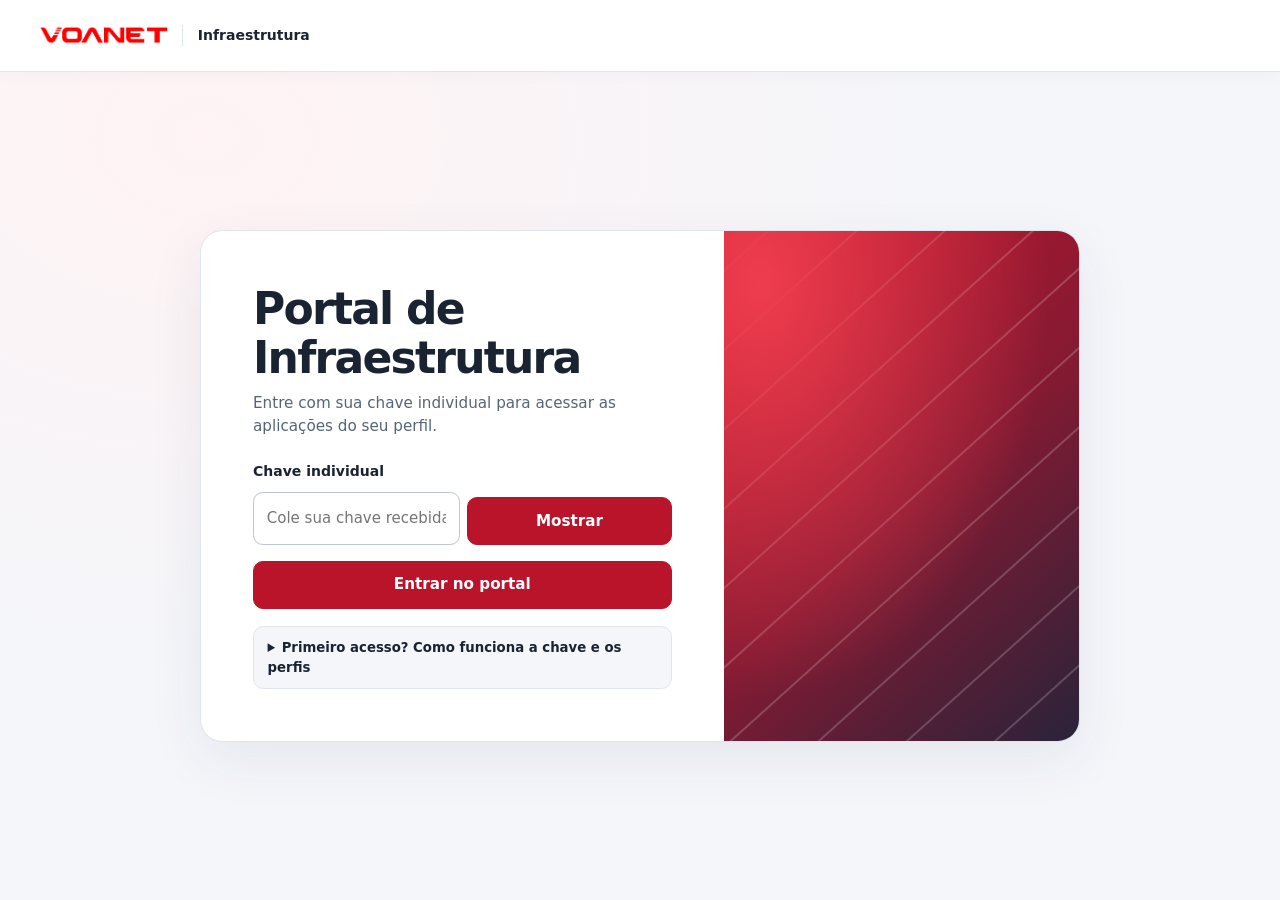
==== commit a0de8358: "Corrige Dark Mode completo e adiciona acessibilidade, governança e guia rápido" ====
--- a/public/index.html
+++ b/public/index.html
@@ -24,26 +24,35 @@
 .v22-bat{border:1px solid #dce5ef;border-left:4px solid #4f87be;padding:11px;border-radius:9px;margin:9px 0;background:#fff}
 .v22-small{font-size:12px;color:#52657b}
 .v22-alert{border-color:#efc77b;background:#fff9ec}
-</style><link rel="stylesheet" href="./portal.css?v=__BUILD_ID__"><link rel="stylesheet" href="./inspection-layout.css?v=__BUILD_ID__"><link rel="stylesheet" href="./fttx-layout.css?v=__BUILD_ID__"><link rel="icon" type="image/png" sizes="192x192" href="./icon-192.png?v=__BUILD_ID__"></head>
+</style><script>(function(){try{var t=localStorage.getItem('voanet_theme');if(!t&&window.matchMedia&&matchMedia('(prefers-color-scheme:dark)').matches)t='dark';if(t==='dark')document.documentElement.dataset.theme='dark';}catch(_){}})();</script><link rel="stylesheet" href="./portal.css?v=__BUILD_ID__"><link rel="stylesheet" href="./inspection-layout.css?v=__BUILD_ID__"><link rel="stylesheet" href="./fttx-layout.css?v=__BUILD_ID__"><link rel="stylesheet" href="./assets-dashboard.css?v=__BUILD_ID__"><link rel="icon" type="image/png" sizes="192x192" href="./icon-192.png?v=__BUILD_ID__"></head>
 <body class="portal-inspections">
+<a class="portal-skip-link" href="#main-content">Pular para o conteúdo principal</a>
 <header class="portal-header">
   <div class="portal-bar">
     <a class="portal-brand" href="./" data-module="central"><img src="./voanet.png" alt="VOANET" width="1116" height="229"><span>Infraestrutura</span></a>
     <nav class="portal-tabs" aria-label="Módulos da Infraestrutura">
       <a href="./" data-module="central">Visão geral</a>
       <a href="./?modulo=inspecoes" data-module="inspecoes">Inspeções POPs</a>
+      <a href="./?modulo=ativos" data-module="ativos" hidden>Ativos</a>
       <a href="./?modulo=frota" data-module="frota" hidden>Frota</a>
       <a href="./?modulo=fttx" data-module="fttx" hidden>FTTx</a>
       <a href="./?modulo=fibra" data-module="fibra" hidden>Fibra Import</a>
     </nav>
-    <div class="portal-actions"><span id="save" role="status">Dados neste dispositivo</span><button class="btn tiny" type="button" id="goHome">Estações</button><button id="portal-signout" class="btn tiny" type="button" hidden>Sair do portal</button></div>
+    <div class="portal-actions"><span id="save" role="status">Dados neste dispositivo</span><button class="btn tiny" type="button" id="goHome">Estações</button><button id="portal-help-btn" class="btn tiny" type="button" aria-label="Abrir guia rápido e governança" title="Guia rápido e atalhos (?)">? Ajuda</button><button id="portal-theme-toggle" class="btn tiny" type="button" aria-label="Alternar tema claro e escuro">☾ Tema</button><button id="portal-signout" class="btn tiny" type="button" hidden>Sair do portal</button></div>
   </div>
 </header>
+<div id="portal-update-banner" class="portal-update-banner" role="status" hidden>
+  <span>Nova versão do portal disponível.</span>
+  <button type="button" class="btn tiny primary" id="portal-update-apply">Atualizar agora</button>
+</div>
+<dialog id="portal-help-dialog" class="portal-help-dialog" aria-labelledby="portal-help-title"></dialog>
+<div id="main-content" tabindex="-1"></div>
 <div id="app"></div>
 <main id="portal-overview" aria-labelledby="overview-title" hidden></main>
 <section id="portal-fleet-pane" aria-label="Frota" hidden>
   <div class="portal-module-status" id="portal-fleet-status" role="status" hidden></div>
 </section>
+<section id="portal-assets-pane" aria-label="Dashboard de Ativos" hidden></section>
 <section id="portal-fttx-pane" aria-label="Levantamento FTTx" hidden></section>
 <section id="portal-fibra-pane" aria-label="Fibra Import" hidden></section>
 <script src="./config.js?v=__BUILD_ID__"></script>
@@ -55,11 +64,12 @@
 <script src="./fttx-catalog.js?v=__BUILD_ID__"></script>
 <script src="./fttx-export.js?v=__BUILD_ID__"></script>
 <script src="./fttx.js?v=__BUILD_ID__"></script>
+<script src="./assets-dashboard.js?v=__BUILD_ID__"></script>
 <script src="./entra-client.js"></script>
 
 <script>
 'use strict';
-const LOGO='[data-uri]';
+let reportLogoPromise=null;async function getReportLogo(){if(!reportLogoPromise)reportLogoPromise=fetch('./voanet.png').then(res=>res.ok?res.blob():Promise.reject()).then(fileToDataUrl).catch(()=>{reportLogoPromise=null;return './voanet.png';});return reportLogoPromise;}
 const STORAGE='voanet_inspection_db_v1';
 const groups=[
  {key:'energia',title:'Energia elétrica e proteções',icon:'⚡',items:[['EL-01','Identificação dos quadros, circuitos e diagramas'],['EL-02','Conservação externa, tampas e acesso seguro'],['EL-03','Disjuntores, DPS e demais proteções: inspeção técnica'],['EL-04','Aterramento e equipotencialização: evidências / laudo'],['EL-05','Medições elétricas / termografia (quando autorizadas)']]},
@@ -93,10 +103,11 @@
 const fields=[['nome','Estação / código'],['municipio','Município / endereço'],['ocupacao','Tipo de ocupação'],['parceiroOcupacao','Proprietário / parceiro'],['contatoOcupacao','Contato para acesso'],['horarioAcesso','Horário / condição de acesso'],['restricoesAcesso','Restrições de acesso'],['latitude','Latitude'],['longitude','Longitude'],['data','Data da vistoria'],['inicio','Horário de início'],['fim','Horário de término'],['inspetor','Técnico 01'],['inspetorAux','Técnico 02'],['equipe','Equipe'],['os','OS / SIGA+'],['tipo','Tipo de inspeção'],['acesso','Condições de acesso'],['funcao','Função da estação / serviços'],['impacto','Clientes / serviços impactados'],['enlaces','Enlaces / dependências'],['redundancia','Redundância de energia / rede'],['historico','Histórico de falhas e OS'],['observacoes','Observações gerais'],['classificacao','Criticidade operacional'],['sintese','Síntese técnica'],['investimentos','Investimentos e recomendações']];
 const readings=[['tensaoAC','Tensão CA (V)'],['correnteCA','Corrente CA (A)'],['tensaoCC','Tensão CC (V)'],['cargaCC','Carga CC (A)'],['modulos','Módulos retificadores (ativos/total)'],['qtdBaterias','Quantidade de baterias'],['capBaterias','Capacidade nominal do banco (Ah)'],['autonomia','Autonomia verificada (min)'],['temp','Temperatura ambiente (°C)'],['umid','Umidade relativa (%)'],['arBTU','Capacidade de climatização (BTU/h)'],['ultimaPrev','Última preventiva (data)']];
 let records=loadAll(), activeId=null, view='home', isBusy=false;const photosCache=new Map();let localSaveTimer=null;
-function blank(){return {id:'INSP-'+Date.now().toString(36).toUpperCase()+'-'+Math.random().toString(36).slice(2,6).toUpperCase(),created:new Date().toISOString(),updated:new Date().toISOString(),nome:'',municipio:'',ocupacao:'',parceiroOcupacao:'',contatoOcupacao:'',horarioAcesso:'',restricoesAcesso:'',inventoryReview:{},inventorySource:null,batteryReview:{},data:new Date().toLocaleDateString('en-CA'),inicio:'',fim:'',inspetor:'',inspetorAux:'',latitude:'',longitude:'',schedulePeriod:'',scheduleBaseDate:'',scheduleDueDate:'',scheduleNotes:'',equipamentos:{retificadoras:[],bancos:[],climatizadores:[],dios:[]},equipe:'Infraestrutura O&M',os:'',tipo:'Preventiva',acesso:'',funcao:'',impacto:'',enlaces:'',redundancia:'',historico:'',observacoes:'',classificacao:'Não classificada',sintese:'',investimentos:'',torrePresenca:'Não verificado',torreTipo:'',torreAltura:'',torreLaudo:'',torreObs:'',cftvPresenca:'Não verificado',cftvObrigatorio:'Não definido',cftvQtd:'',cftvEstado:'Não verificado',cftvGravacao:'Não verificado',cftvUltimoTeste:'',cftvObs:'',interligacoes:{status:'NV',circuitos:'NV',situacao:'',tecnico:'',dataUltima:'',dataConferencia:'',atualizadaNaInspecao:'Não informado',registroAnterior:'Não verificado',observacoes:'',referencia:''},checks:{},readings:{},inventory:[],issues:[],photos:[]}}
+function localTimeNow(){const d=new Date();return String(d.getHours()).padStart(2,'0')+':'+String(d.getMinutes()).padStart(2,'0');}
+function blank(){return {id:'INSP-'+Date.now().toString(36).toUpperCase()+'-'+Math.random().toString(36).slice(2,6).toUpperCase(),created:new Date().toISOString(),updated:new Date().toISOString(),nome:'',municipio:'',ocupacao:'',parceiroOcupacao:'',contatoOcupacao:'',horarioAcesso:'',restricoesAcesso:'',inventoryReview:{},inventorySource:null,batteryReview:{},data:new Date().toLocaleDateString('en-CA'),inicio:localTimeNow(),fim:'',inspetor:'',inspetorAux:'',latitude:'',longitude:'',schedulePeriod:'',scheduleBaseDate:'',scheduleDueDate:'',scheduleNotes:'',equipamentos:{retificadoras:[],bancos:[],climatizadores:[],dios:[]},equipe:'Infraestrutura O&M',os:'',tipo:'Preventiva',acesso:'',funcao:'',impacto:'',enlaces:'',redundancia:'',historico:'',observacoes:'',classificacao:'Não classificada',sintese:'',investimentos:'',torrePresenca:'Não verificado',torreTipo:'',torreAltura:'',torreLaudo:'',torreObs:'',cftvPresenca:'Não verificado',cftvObrigatorio:'Não definido',cftvQtd:'',cftvEstado:'Não verificado',cftvGravacao:'Não verificado',cftvUltimoTeste:'',cftvObs:'',interligacoes:{status:'NV',circuitos:'NV',situacao:'',tecnico:'',dataUltima:'',dataConferencia:'',atualizadaNaInspecao:'Não informado',registroAnterior:'Não verificado',observacoes:'',referencia:''},checks:{},readings:{},inventory:[],issues:[],photos:[]}}
 // v2.2 — Inventário reaproveitável entre inspeções existentes NESTE navegador.
 // A API corporativa deverá fornecer o cadastro permanente validado, controle de versões e permissões.
-const inv22Groups=[['equipamentos','Equipamentos de rede / demais ativos'],['transceivers','Transceivers ópticos'],['retificadoras','Retificadoras'],['dios','DIOs / interligações físicas'],['climatizadores','Climatização']];
+const inv22Groups=[['equipamentos','Equipamentos de rede / demais ativos'],['transceivers','Transceivers ópticos e elétricos'],['retificadoras','Retificadoras'],['dios','DIOs / interligações físicas'],['climatizadores','Climatização']];
 function stationKey22(nome){return String(nome||'').normalize('NFD').replace(/[\u0300-\u036f]/g,'').trim().toLowerCase().replace(/\s+/g,' ')}
 function previousInventory22(r){
  const key=stationKey22(r.nome);if(!key)return null;
@@ -128,7 +139,7 @@
 }
 function batteryReview22(r,b){return (r.batteryReview||{})[b.id]||'pendente'}
 function batteryReview22Html(r){
- inv13(r);return `<div class="card"><h2>Conferência individual das baterias · v2.2</h2><p class="muted small">Verifique cada unidade. Manter a bateria preserva a data de instalação e o cálculo da vida útil. Na substituição, edite os dados da nova unidade e informe a nova data de instalação no inventário 13.3. As leituras e evidências da inspeção atual continuam necessárias.</p>${r.invBatteryBanks.map((bk,bi)=>`<div class="v22-confirm"><b>Banco ${bi+1} — ${esc(bk.identificacao||'Sem identificação')}</b>${(bk.baterias||[]).map((b,i)=>`<div class="v22-bat"><div class="field"><label>Bateria ${i+1}: ${esc(b.identificacao||b.serie||'Sem identificação')} · instalada em ${esc(fmt(b.instalacao))}</label><select data-battery-review="${esc(b.id)}"><option value="pendente" ${batteryReview22(r,b)==='pendente'?'selected':''}>Não verificada</option><option value="mantida" ${batteryReview22(r,b)==='mantida'?'selected':''}>Mantida — sem substituição</option><option value="substituida" ${batteryReview22(r,b)==='substituida'?'selected':''}>Substituída — atualizar cadastro e data de instalação</option><option value="nao_conferida" ${batteryReview22(r,b)==='nao_conferida'?'selected':''}>Não foi possível conferir</option></select></div>${batteryReview22(r,b)==='substituida'?'<p class="v22-small">Atenção: registre a retirada do ativo anterior e atualize o número de série e a data de instalação do novo. A substituição não é concluída somente com esta seleção.</p>':''}</div>`).join('')||'<p class="muted small">Nenhuma bateria cadastrada neste banco.</p>'}</div>`).join('')||'<div class="v22-note">Nenhum banco de baterias cadastrado. Utilize Inventário → 13.3 para cadastrar.</div>'}</div>`;
+ inv13(r);return `<div class="card"><h2>Conferência individual das baterias · v2.2</h2><p class="muted small">Verifique cada unidade. Manter a bateria preserva a data de instalação e o cálculo da vida útil. Na substituição, edite os dados da nova unidade e informe a nova data de instalação no inventário 13.3. As leituras e evidências da inspeção atual continuam necessárias.</p>${r.invBatteryBanks.map((bk,bi)=>`<div class="v22-confirm"><b id="battery-review-bank-${esc(bk.id)}">Banco ${bi+1} — ${esc(bk.identificacao||'Sem identificação')}</b>${(bk.baterias||[]).map((b,i)=>`<div class="v22-bat"><div class="field"><label id="battery-review-unit-${esc(b.id)}">Bateria ${i+1}: ${esc(b.identificacao||b.serie||'Sem identificação')} · instalada em ${esc(fmt(b.instalacao))}</label><select data-battery-review="${esc(b.id)}"><option value="pendente" ${batteryReview22(r,b)==='pendente'?'selected':''}>Não verificada</option><option value="mantida" ${batteryReview22(r,b)==='mantida'?'selected':''}>Mantida — sem substituição</option><option value="substituida" ${batteryReview22(r,b)==='substituida'?'selected':''}>Substituída — atualizar cadastro e data de instalação</option><option value="nao_conferida" ${batteryReview22(r,b)==='nao_conferida'?'selected':''}>Não foi possível conferir</option></select></div>${batteryReview22(r,b)==='substituida'?'<p class="v22-small">Atenção: registre a retirada do ativo anterior e atualize o número de série e a data de instalação do novo. A substituição não é concluída somente com esta seleção.</p>':''}</div>`).join('')||'<p class="muted small">Nenhuma bateria cadastrada neste banco.</p>'}</div>`).join('')||'<div class="v22-note">Nenhum banco de baterias cadastrado. Utilize Inventário → 13.3 para cadastrar.</div>'}</div>`;
 }
 function reuseInventory22(){
  const r=cur();if(!r){return}const old=previousInventory22(r);
@@ -157,7 +168,7 @@
 function completed(r){return groups.reduce((n,g)=>n+g.items.filter(([c])=>r.checks[c]&&r.checks[c].status&&r.checks[c].status!=='NV').length,0)+(r.interligacoes?.status&&r.interligacoes.status!=='NV'?1:0)}
 function totalChecks(){return 1+groups.reduce((n,g)=>n+g.items.length,0)}
 function ncCount(r){return Object.values(r.checks).filter(c=>c.status==='NC').length+(r.interligacoes?.status==='NC'?1:0)}
-function htmlField(key,label,type='text',placeholder='',extra=''){const r=cur();const val=r[key]??'';if(type==='textarea')return `<div class="field ${extra}"><label for="f-${key}">${esc(label)}</label><textarea data-field="${key}" id="f-${key}" placeholder="${esc(placeholder)}">${esc(val)}</textarea></div>`;if(type==='select')return `<div class="field ${extra}"><label for="f-${key}">${esc(label)}</label><select data-field="${key}" id="f-${key}">${placeholder.map(v=>`<option ${val===v?'selected':''}>${esc(v)}</option>`).join('')}</select></div>`;return `<div class="field ${extra}"><label for="f-${key}">${esc(label)}</label><input data-field="${key}" type="${type}" id="f-${key}" value="${esc(val)}" placeholder="${esc(placeholder)}"></div>`}
+function htmlField(key,label,type='text',placeholder='',extra='',required=false){const r=cur();const val=r[key]??'';const mark=required?'<span class="req-mark" aria-hidden="true">*</span>':'';const reqAttr=required?' required':'';if(type==='textarea')return `<div class="field ${extra}"><label for="f-${key}">${esc(label)}${mark}</label><textarea data-field="${key}" id="f-${key}" placeholder="${esc(placeholder)}"${reqAttr}>${esc(val)}</textarea></div>`;if(type==='select')return `<div class="field ${extra}"><label for="f-${key}">${esc(label)}${mark}</label><select data-field="${key}" id="f-${key}"${reqAttr}>${placeholder.map(v=>`<option ${val===v?'selected':''}>${esc(v)}</option>`).join('')}</select></div>`;return `<div class="field ${extra}"><label for="f-${key}">${esc(label)}${mark}</label><input data-field="${key}" type="${type}" id="f-${key}" value="${esc(val)}" placeholder="${esc(placeholder)}"${reqAttr}></div>`}
 function readingField(key,label){return `<div class="field"><label>${esc(label)}</label><input data-reading="${key}" value="${esc(cur().readings[key]||'')}" placeholder="Não medido / não informado" inputmode="decimal"></div>`}
 function button(action,text,cls=''){return `<button class="btn ${cls}" data-action="${action}">${text}</button>`}
 
@@ -179,6 +190,50 @@
 // ===== v1.9: Inventário de ativos ópticos e bancos de baterias =====
 function inv13(r){if(!Array.isArray(r.invTransceivers))r.invTransceivers=[];if(!Array.isArray(r.invBatteryBanks))r.invBatteryBanks=[];for(const b of r.invBatteryBanks){if(!Array.isArray(b.baterias))b.baterias=[]}return r}
 function inv13Id(prefix){return prefix+'-'+Date.now().toString(36)+'-'+Math.random().toString(36).slice(2,8)}
+function measuredBankKey(label){
+ const key=stationKey22(label).replace(/^banco de baterias\b/,'banco');
+ return key.replace(/^banco\s+0*(\d+)$/,'banco $1');
+}
+function measuredBankInventoryMatches(r,source){
+ const banks=r.invBatteryBanks||[],label=measuredBankKey(source.identificacao);
+ const linked=banks.filter(bank=>bank.medicaoId===source.id);
+ return linked.length?linked:banks.filter(bank=>label&&measuredBankKey(bank.identificacao)===label);
+}
+function openMeasuredBatteryBank(sourceId){
+ const r=cur(),source=r?.equipamentos?.bancos?.find(bank=>bank.id===sourceId);
+ if(!source)return;
+ const matches=measuredBankInventoryMatches(r,source);
+ let bank=matches.length===1?matches[0]:null;
+ if(!matches.length){
+  const label=String(source.identificacao??'').trim();
+  const units=(source.baterias||[]).filter(unit=>[unit.identificacao,unit.modelo,unit.serie].some(value=>String(value??'').trim()));
+  const declaredCount=String(source.quantidade??'').trim();
+  const expected=declaredCount?Number(declaredCount):units.length;
+  const notice=document.getElementById('battery-handoff-'+sourceId);
+  const error=!label?'Informe a identificação do banco.'
+   :!units.length?'Preencha os dados de pelo menos uma bateria.'
+   :!Number.isSafeInteger(expected)||expected<1?'Informe um número inteiro de baterias maior que zero.'
+   :units.length!==expected?`O banco informa ${expected} baterias e tem ${units.length} preenchidas. Confira a quantidade e as unidades.`:'';
+  if(error){
+   if(notice)notice.textContent=error;
+   return;
+  }
+  const capacity=String(source.capacidade??'').trim().replace(',','.');
+  bank={id:inv13Id('BK'),medicaoId:source.id,identificacao:label,capacidade:/^\d+(?:\.\d+)?$/.test(capacity)?capacity:'',
+   baterias:units.map(({identificacao,modelo,serie})=>({id:inv13Id('BT'),identificacao,modelo,serie,estado:'Não verificado'}))};
+  inv13(r).invBatteryBanks.push(bank);
+  change(r);
+ }
+ navigate('inventario');
+ const heading=document.getElementById(bank?'inventory-bank-'+bank.id:'inventory-battery-banks');
+ heading?.focus({preventScroll:true});
+ heading?.scrollIntoView({block:'start'});
+}
+function measuredBatteryHandoff(r,bank){
+ const existing=measuredBankInventoryMatches(r,bank).length;
+ return `<div class="v22-note battery-handoff"><p class="small">${existing?'Já existe um cadastro com esta identificação. Abra o inventário para conferir os dados.':'Preencha os dados de todas as baterias para aproveitar a identificação, a capacidade, o modelo e a série no inventário. As tensões medidas e as fotos ficam na vistoria.'}</p>${button('openMeasuredBatteryBank:'+esc(bank.id),existing?'Abrir inventário de baterias':'Aproveitar dados no inventário','tiny')}
+ <p class="small" id="battery-handoff-${esc(bank.id)}" role="status"></p></div>`;
+}
 function lifeData(b){
  const install=b.instalacao, years=Number(b.vidaAnos);
  if(!install||!Number.isFinite(years)||years<=0)return {key:'sem',label:'Sem programação',days:null,due:''};
@@ -195,16 +250,39 @@
  if(diff<=warn)return {key:'alerta',label:diff===0?'Limite previsto para hoje':'Próxima do limite ('+diff+' dias)',days:diff,due:iso};
  return {key:'em-dia',label:'Dentro do prazo ('+diff+' dias)',days:diff,due:iso};
 }
+function batteryLifeDescription(battery){
+ const life=lifeData(battery);
+ return `<b>Fim da vida útil prevista:</b> ${life.due?fmt(life.due):'Não calculado'} · <b>${esc(life.label)}</b>. Estimativa de planejamento, não substitui ensaio de capacidade.`;
+}
+function updateBatteryInventoryField(record,item,group,field){
+ const setText=(id,value)=>{
+  const label=document.getElementById(id+'-'+item.id);
+  if(label)label.textContent=value;
+ };
+ const bank=group==='bank'?item:record.invBatteryBanks.find(entry=>entry.baterias.includes(item));
+ if(group==='bank'&&field==='identificacao'){
+  const title='Banco '+(record.invBatteryBanks.indexOf(bank)+1)+' — '+(bank.identificacao||'Sem identificação');
+  setText('inventory-bank',title);
+  setText('battery-review-bank',title);
+ }
+ if(group==='bat'){
+  const title='Bateria '+(bank.baterias.indexOf(item)+1);
+  setText('inventory-battery',title+' — '+(item.identificacao||'Sem identificação'));
+  setText('battery-review-unit',title+': '+(item.identificacao||item.serie||'Sem identificação')+' · instalada em '+fmt(item.instalacao));
+  const lifespan=document.getElementById('battery-life-'+item.id);
+  if(lifespan)lifespan.innerHTML=batteryLifeDescription(item);
+ }
+}
 function inv13Input(group,id,field,val,label,type='text'){
  return `<div class="field"><label>${esc(label)}</label><input type="${type}" data-inv13-group="${group}" data-inv13-id="${esc(id)}" data-inv13-field="${field}" value="${esc(val??'')}"></div>`;
 }
 function inv13Select(group,id,field,val,label,opts){return `<div class="field"><label>${esc(label)}</label><select data-inv13-group="${group}" data-inv13-id="${esc(id)}" data-inv13-field="${field}">${opts.map(o=>`<option value="${esc(o)}" ${o===val?'selected':''}>${field==='equipamentoId'?(o?(cur()?.inventory||[]).find(x=>x.id===o)?.modelo|| (cur()?.inventory||[]).find(x=>x.id===o)?.tipo||o:'— Selecione equipamento —'):esc(o)}</option>`).join('')}</select></div>`}
-function inv13View(r){inv13(r);
+function inv13View(r){inv13(r);loadStationTransceivers(r);
  const options=r.inventory||[];
- const txCards=r.invTransceivers.map((t,i)=>`<div class="card" style="border-color:#e1e6ec"><div class="card-head"><h3>Transceiver ${i+1} · ${esc(t.tipo||'Não identificado')}</h3>${button('inv13-del-tx:'+t.id,'Remover','danger tiny')}</div><div class="grid">
+ const txCards=r.invTransceivers.map((t,i)=>`<div class="card unit-block"><div class="card-head"><h3>Transceiver ${i+1} · ${esc(t.tipo||'Não identificado')}</h3>${button('inv13-del-tx:'+t.id,'Remover','danger tiny')}</div>${renderTransceiverReference(r,t)}<div class="grid">
  ${inv13Select('tx',t.id,'equipamentoId',t.equipamentoId,'Equipamento vinculado',['',...options.map(x=>x.id)])}
  ${inv13Input('tx',t.id,'porta',t.porta,'Porta / interface (ex.: xe-0/0/0)')}
- ${inv13Select('tx',t.id,'tipo',t.tipo,'Tipo',['SFP','SFP+','QSFP+','QSFP28','GPON','Outro'])}
+ ${inv13Select('tx',t.id,'tipo',t.tipo,'Tipo',['SFP','SFP+','QSFP+','QSFP28','GPON','Elétrico (RJ45)','Outro'])}
  ${inv13Input('tx',t.id,'velocidade',t.velocidade,'Velocidade nominal (Gbps)','number')}
  ${inv13Input('tx',t.id,'fabricante',t.fabricante,'Fabricante')}
  ${inv13Input('tx',t.id,'modelo',t.modelo,'Modelo / part number')}
@@ -215,17 +293,17 @@
  ${inv13Select('tx',t.id,'estado',t.estado,'Situação',['Instalado','Reserva / estoque','Defeito','Retirado','Não verificado'])}
  ${inv13Input('tx',t.id,'observacao',t.observacao,'Observações')}
  </div><p class="muted small">Equipamento selecionado: ${esc(options.find(x=>x.id===t.equipamentoId)?.modelo||options.find(x=>x.id===t.equipamentoId)?.tipo||'Não vinculado — selecione no campo acima')}</p>${photoAttachments(r,'inv13:tx:'+t.id)}</div>`).join('');
- const bankCards=r.invBatteryBanks.map((bank,i)=>`<div class="card" style="border-color:#dde2e8"><div class="card-head"><h3>Banco ${i+1} — ${esc(bank.identificacao||'Sem identificação')}</h3><div class="btnrow">${button('inv13-add-bat:'+bank.id,'+ Bateria','primary tiny')}${button('inv13-del-bank:'+bank.id,'Remover banco','danger tiny')}</div></div><div class="grid">
+ const bankCards=r.invBatteryBanks.map((bank,i)=>`<div class="card unit-block"><div class="card-head"><h3 id="inventory-bank-${esc(bank.id)}" class="inventory-battery-anchor" tabindex="-1">Banco ${i+1} — ${esc(bank.identificacao||'Sem identificação')}</h3><div class="btnrow">${button('inv13-add-bat:'+bank.id,'+ Bateria','primary tiny')}${button('inv13-del-bank:'+bank.id,'Remover banco','danger tiny')}</div></div><div class="grid">
  ${inv13Input('bank',bank.id,'identificacao',bank.identificacao,'Identificação do banco')}
  ${inv13Input('bank',bank.id,'local',bank.local,'Localização / rack')}
  ${inv13Input('bank',bank.id,'tensao',bank.tensao,'Tensão nominal do banco (V)')}
  ${inv13Input('bank',bank.id,'topologia',bank.topologia,'Configuração (série / paralelo)')}<div class="field full"><label><input type="checkbox" data-bank-complete="${esc(bank.id)}" ${bank.cadastroCompleto?'checked':''}> Conferi todas as baterias deste banco; o cadastro está completo.</label></div>${inv13Input('bank',bank.id,'capacidade',bank.capacidade,'Capacidade nominal do banco (Ah)','number')}${inv13Input('bank',bank.id,'autonomiaHoras',bank.autonomiaHoras,'Autonomia verificada do banco (horas)','number')}
  </div>${photoAttachments(r,'inv13:bank:'+bank.id)}
- ${(bank.baterias||[]).map((b,j)=>{const v=lifeData(b);return `<div class="card" style="background:#fafbfc"><div class="card-head"><h3>Bateria ${j+1} — ${esc(b.identificacao||'Sem identificação')}</h3>${button('inv13-del-bat:'+bank.id+':'+b.id,'Remover','danger tiny')}</div><div class="grid">
+ ${(bank.baterias||[]).map((b,j)=>`<div class="card battery-unit"><div class="card-head"><h3 id="inventory-battery-${esc(b.id)}">Bateria ${j+1} — ${esc(b.identificacao||'Sem identificação')}</h3>${button('inv13-del-bat:'+bank.id+':'+b.id,'Remover','danger tiny')}</div><div class="grid">
  ${inv13Input('bat',b.id,'identificacao',b.identificacao,'Identificação da bateria')}
  ${inv13Input('bat',b.id,'fabricante',b.fabricante,'Fabricante')}
  ${inv13Input('bat',b.id,'modelo',b.modelo,'Modelo')}
- ${inv13Select('bat',b.id,'tecnologia',b.tecnologia,'Tecnologia',['Chumbo-ácido','AGM','GEL','LiFePO4','Outra'])}
+ ${inv13Select('bat',b.id,'tecnologia',b.tecnologia,'Tecnologia',['','Chumbo-ácido','AGM','GEL','LiFePO4','Outra'])}
  ${inv13Input('bat',b.id,'tensao',b.tensao,'Tensão nominal (V)','number')}
  ${inv13Input('bat',b.id,'capacidade',b.capacidade,'Capacidade nominal (Ah)','number')}
  ${inv13Input('bat',b.id,'serie',b.serie,'Número de série')}
@@ -236,10 +314,10 @@
  ${inv13Select('bat',b.id,'alertaDias',String(b.alertaDias||90),'Alertar com antecedência (dias)',['90','180','365'])}
  ${inv13Select('bat',b.id,'estado',b.estado,'Condição',['Operacional','Em observação','Substituição recomendada','Retirada','Não verificado'])}
  ${inv13Input('bat',b.id,'observacao',b.observacao,'Observações / condição atual')}
- </div><p class="muted small"><b>Fim da vida útil prevista:</b> ${v.due?fmt(v.due):'Não calculado'} · <b>${esc(v.label)}</b>. Estimativa de planejamento, não substitui ensaio de capacidade.</p>${photoAttachments(r,'inv13:bat:'+b.id)}</div>`}).join('')||'<p class="muted small">Nenhuma bateria neste banco. Use + Bateria.</p>'}</div>`).join('');
+ </div><p class="muted small" id="battery-life-${esc(b.id)}">${batteryLifeDescription(b)}</p>${photoAttachments(r,'inv13:bat:'+b.id)}</div>`).join('')||'<p class="muted small">Nenhuma bateria neste banco. Use + Bateria.</p>'}</div>`).join('');
  // Improve select labels after generating controls: values remain stable UUIDs.
  let txHtml=txCards;
- return `<div class="card"><div class="card-head"><div><h2>13.2 — Transceivers ópticos</h2><p class="muted small">Vincule cada módulo a um equipamento cadastrado em 13.1 e informe a porta. Para reserva, deixe o equipamento sem vínculo.</p></div>${button('inv13-add-tx','+ Transceiver','primary tiny')}</div>${txHtml||'<p class="muted">Nenhum transceiver cadastrado.</p>'}</div><div class="card"><div class="card-head"><div><h2>13.3 — Inventário de bancos e baterias</h2><p class="muted small">Cadastre cada banco e suas baterias individualmente. A vida útil começa na data de instalação.</p></div>${button('inv13-add-bank','+ Banco de baterias','primary tiny')}</div>${bankCards||'<p class="muted">Nenhum banco cadastrado.</p>'}</div>`;
+ return `<div class="card"><div class="card-head"><div><h2>13.2 — Transceivers ópticos e elétricos</h2><p class="muted small">Vincule cada módulo a um equipamento cadastrado em 13.1 e informe a porta. Para reserva, deixe o equipamento sem vínculo.</p></div>${button('inv13-add-tx','+ Transceiver','primary tiny')}</div>${txHtml||'<p class="muted">Nenhum transceiver cadastrado.</p>'}</div><div class="card"><div class="card-head"><div><h2 id="inventory-battery-banks" class="inventory-battery-anchor" tabindex="-1">13.3 — Inventário de bancos e baterias</h2><p class="muted small">Informe fabricante e modelo em campos separados. Confira cada unidade em “Conferência individual das baterias” e marque o banco como completo após verificar todas as unidades. A data de instalação permite acompanhar a vida útil.</p></div>${button('inv13-add-bank','+ Banco de baterias','primary tiny')}</div>${bankCards||'<p class="muted">Nenhum banco cadastrado.</p>'}</div>`;
 }
 function inv13Batteries(r){inv13(r);return r.invBatteryBanks.flatMap(bank=>bank.baterias.map(b=>({...b,_bank:bank.identificacao||bank.id}))).filter(b=>b.estado!=='Retirada')}
 function inv13Dashboard(){const last=stationSummaries(records.filter(r=>r.finalizedAt)).map(x=>x.r), all=last.flatMap(r=>inv13Batteries(r).map(b=>({...b,_station:r.nome||'Não identificada'})));
@@ -248,7 +326,7 @@
  ${[['em-dia','Em dia','schedule-green'],['alerta','Próximas do limite','schedule-yellow'],['vencida','Prazo ultrapassado','schedule-red'],['sem','Sem dados completos','schedule-gray']].map(([k,t,cl])=>`<div class="schedule-stat ${cl}"><strong>${counts[k]}</strong><span>${t}</span></div>`).join('')}
  </div><div class="table-scroll"><table class="data-table"><thead><tr><th>Estação / banco</th><th>Bateria</th><th>Instalação</th><th>Vida útil</th><th>Limite previsto</th><th>Situação</th></tr></thead><tbody>${all.map(b=>{const v=lifeData(b);return `<tr><td>${esc(b._station)}<br><small>${esc(b._bank)}</small></td><td>${esc(b.identificacao||b.serie||b.modelo||'Bateria sem identificação')}</td><td>${esc(fmt(b.instalacao))}</td><td>${esc(b.vidaAnos||'—')} anos</td><td>${esc(fmt(v.due))}</td><td><span class="${v.key==='vencida'?'schedule-red':v.key==='alerta'?'schedule-yellow':v.key==='em-dia'?'schedule-green':'schedule-gray'}">${esc(v.label)}</span></td></tr>`}).join('')||'<tr><td colspan="6">Nenhuma bateria cadastrada nas últimas inspeções finalizadas.</td></tr>'}</tbody></table></div></div>`;
 }
-function inv13Report(r){inv13(r);const map=new Map(r.inventory.map(a=>[a.id,a]));return `<section><h2>13.2 — Transceivers ópticos</h2><table><thead><tr><th>Equipamento / porta</th><th>Tipo / velocidade</th><th>Fabricante / modelo</th><th>Série / patrimônio</th><th>Estado</th></tr></thead><tbody>${r.invTransceivers.map(t=>{const a=map.get(t.equipamentoId);return `<tr><td>${esc((a?.modelo||a?.tipo||'Não vinculado')+' / '+(t.porta||'—'))}</td><td>${esc(t.tipo||'—')} ${esc(t.velocidade||'—')} Gbps<br>${esc(t.alcance||'—')} km / ${esc(t.onda||'—')}</td><td>${esc(t.fabricante||'—')} / ${esc(t.modelo||'—')}</td><td>${esc(t.serie||'—')} / ${esc(t.patrimonio||'—')}</td><td>${esc(t.estado||'—')}</td></tr>`}).join('')||'<tr><td colspan="5">Não cadastrado</td></tr>'}</tbody></table></section><section><h2>13.3 — Bancos e baterias</h2>${r.invBatteryBanks.map(bank=>`<h3>${esc(bank.identificacao||'Banco de baterias')} — ${esc(bank.local||'')}</h3><p>Tensão: ${esc(bank.tensao||'—')} V · Configuração: ${esc(bank.topologia||'—')}</p><table><thead><tr><th>Identificação / fabricante</th><th>Dados técnicos</th><th>Fabricação</th><th>Instalação</th><th>Vida útil / limite</th><th>Condição</th></tr></thead><tbody>${bank.baterias.map(b=>{const v=lifeData(b);return `<tr><td>${esc(b.identificacao||'—')}<br>${esc(b.fabricante||'—')} ${esc(b.modelo||'')}</td><td>${esc(b.tensao||'—')} V / ${esc(b.capacidade||'—')} Ah<br>Série: ${esc(b.serie||'—')}</td><td>${esc(fmt(b.fabricacao))}</td><td>${esc(fmt(b.instalacao))}</td><td>${esc(b.vidaAnos||'—')} anos<br>${esc(fmt(v.due))}<br>${esc(v.label)}</td><td>${esc(b.estado||'—')}</td></tr>`}).join('')||'<tr><td colspan="6">Nenhuma bateria neste banco.</td></tr>'}</tbody></table>`).join('')||'<p>Nenhum banco cadastrado.</p>'}</section>`}
+function inv13Report(r){inv13(r);const map=new Map(r.inventory.map(a=>[a.id,a]));return `<section><h2>13.2 — Transceivers ópticos e elétricos</h2><table><thead><tr><th>Equipamento / porta</th><th>Tipo / velocidade</th><th>Fabricante / modelo</th><th>Série / patrimônio</th><th>Estado</th></tr></thead><tbody>${r.invTransceivers.map(t=>{const a=map.get(t.equipamentoId);return `<tr><td>${esc((a?.modelo||a?.tipo||'Não vinculado')+' / '+(t.porta||'—'))}</td><td>${esc(t.tipo||'—')} ${esc(t.velocidade||'—')} Gbps<br>${esc(t.alcance||'—')} km / ${esc(t.onda||'—')}</td><td>${esc(t.fabricante||'—')} / ${esc(t.modelo||'—')}</td><td>${esc(t.serie||'—')} / ${esc(t.patrimonio||'—')}</td><td>${esc(t.estado||'—')}</td></tr>`}).join('')||'<tr><td colspan="5">Não cadastrado</td></tr>'}</tbody></table></section><section><h2>13.3 — Bancos e baterias</h2>${r.invBatteryBanks.map(bank=>`<h3>${esc(bank.identificacao||'Banco de baterias')} — ${esc(bank.local||'')}</h3><p>Tensão: ${esc(bank.tensao||'—')} V · Configuração: ${esc(bank.topologia||'—')}</p><table><thead><tr><th>Identificação / fabricante</th><th>Dados técnicos</th><th>Fabricação</th><th>Instalação</th><th>Vida útil / limite</th><th>Condição</th></tr></thead><tbody>${bank.baterias.map(b=>{const v=lifeData(b);return `<tr><td>${esc(b.identificacao||'—')}<br>${esc(b.fabricante||'—')} ${esc(b.modelo||'')}</td><td>${esc(b.tensao||'—')} V / ${esc(b.capacidade||'—')} Ah<br>Série: ${esc(b.serie||'—')}</td><td>${esc(fmt(b.fabricacao))}</td><td>${esc(fmt(b.instalacao))}</td><td>${esc(b.vidaAnos||'—')} anos<br>${esc(fmt(v.due))}<br>${esc(v.label)}</td><td>${esc(b.estado||'—')}</td></tr>`}).join('')||'<tr><td colspan="6">Nenhuma bateria neste banco.</td></tr>'}</tbody></table>`).join('')||'<p>Nenhum banco cadastrado.</p>'}</section>`}
 
 function renderCentralAssets(){
   if(!isGoogleMode()||googleUser?.role!=='GESTAO')return '';
@@ -362,9 +440,91 @@
  const stats=`<div class="grid3" style="margin-bottom:18px"><div class="stat"><strong>${records.length}</strong><span>Inspeções neste dispositivo</span></div><div class="stat"><strong>${records.reduce((n,r)=>n+ncCount(r),0)}</strong><span>Não conformidades registradas</span></div><div class="stat"><strong>${records.reduce((n,r)=>n+r.photos.length,0)}</strong><span>Fotos vinculadas</span></div></div>`;
  return `<div class="shell inspection-home"><div class="home-hero inspection-home-hero"><div><h1>Inspeções POPs</h1><p>${isManager?'Acompanhe as vistorias da equipe, os relatórios e as pendências por estação.':'Registre as vistorias de campo e acompanhe seus envios.'}</p></div><div class="btnrow">${isManager?button(isGoogleMode()?'homeReceived':'dashboard',isGoogleMode()?'Abrir inspeções recebidas':'Dashboard Gerencial','primary'):button('new','+ Nova inspeção','primary')}</div></div>${rolePicker}<div class="card"><div class="card-head"><div><h2>${isManager?'Área de Gestão':isIT?'Área Administrativa':'Área de Campo'}</h2></div></div><div class="home-tile-grid">${tiles}</div></div>${renderReceivedOverview()}<div class="card" id="estacoes"><div class="card-head"><div><h2>Inspeções neste dispositivo</h2><p class="small muted" style="margin:0">Inspeções preenchidas ou importadas neste navegador.</p></div><div class="btnrow">${isGoogleMode()&&isManager?button('homeReceived','Ver inspeções recebidas','tiny'):''}${button('import','Importar backup','tiny')}</div></div>${stats}${records.length?records.slice().sort((a,b)=>b.updated.localeCompare(a.updated)).map(r=>`<div class="record"><div class="record-main"><strong>${esc(r.nome||'Estação sem nome')}</strong><small>${esc(r.inspetor||'Técnico não informado')} · ${fmt(r.data)} · ${completed(r)}/${totalChecks()} verificações · ${scheduleChip(scheduleState(r))}</small></div><div class="btnrow">${button('open:'+r.id,'Abrir','primary tiny')}${button('delete:'+r.id,'Excluir','danger tiny')}</div></div>`).join(''):`<div class="empty"><strong>Nenhuma inspeção neste dispositivo</strong>${button('new','+ Iniciar inspeção','primary')}</div>`}</div><div id="sync-section">${syncPanel()}</div>${isGoogleMode()?'<div class="notice">As permissões são verificadas no serviço. O painel local mostra registros deste usuário neste navegador; o painel central consulta a planilha.</div>':`<div class="notice"><b>Segurança:</b> os perfis desta prévia são apenas navegação visual. Sem login e autorização validados no backend, não há isolamento entre usuários. Os dados permanecem neste dispositivo até sincronização confirmada pelo servidor.</div>`}<div class="footer">VOANET · Gestão de Infraestrutura · Homologação v2.1</div></div><input id="importFile" type="file" accept="application/json,.json" hidden>`;
 }
+function inspectionValidation(r){
+ const errors=[],warnings=[];
+ if(!r)return {errors:[{step:"dados",message:"Nenhuma inspeção ativa."}],warnings};
+ const google=typeof isGoogleMode==="function"&&isGoogleMode();
+ const station=google&&typeof googleStation==="function"?googleStation(r):null;
+ if(google){if(!station?.days)errors.push({step:"dados",message:"Selecione um POP cadastrado com regra de prazo (ALTA ou MÉDIA)."});}
+ else if(!String(r.nome||"").trim())errors.push({step:"dados",message:"Informe o nome ou código da estação."});
+ if(!String(r.data||"").trim())errors.push({step:"dados",message:"Informe a data da vistoria."});
+ if(!String(r.inspetor||"").trim())errors.push({step:"dados",message:"Informe o Técnico 01."});
+ if(!String(r.tipo||"").trim())errors.push({step:"dados",message:"Selecione o tipo de inspeção."});
+ const access=String(r.acesso||"").trim();
+ if(!access)errors.push({step:"dados",message:"Informe a condição de acesso à estação."});
+ if(access==="Sem acesso"){
+  const reason=[r.observacoes,r.restricoesAcesso,r.sintese].some(v=>String(v||"").trim().length>=5);
+  if(!reason)errors.push({step:"dados",message:"Com acesso indisponível, registre o motivo em Observações gerais ou Restrições de acesso."});
+  if(!(r.photos||[]).length)warnings.push({step:"fotos",message:"Anexe ao menos 1 foto da fachada ou impedimento de acesso (recomendado)."});
+  return {errors,warnings};
+ }
+ if(!["Sim","Não"].includes(r.torrePresenca))errors.push({step:"torre",message:"Informe se a base possui torre (Sim ou Não)."});
+ if(!["Sim","Não"].includes(r.cftvPresenca))errors.push({step:"cftv",message:"Informe se a estação possui câmeras CFTV (Sim ou Não)."});
+ const missingNcNotes=[],missingNcPhotos=[];
+ for(const g of groups){
+  for(const [id] of g.items){
+   const c=r.checks?.[id];
+   if(c?.status!=="NC")continue;
+   if(!String(c.note||"").trim())missingNcNotes.push({step:g.key,id});
+   if(!photosForTarget(r,"check:"+id).length)missingNcPhotos.push({step:g.key,id});
+  }
+ }
+ if(missingNcNotes.length){
+  const list=missingNcNotes.slice(0,4).map(x=>x.id).join(", ")+(missingNcNotes.length>4?"…":"");
+  errors.push({step:missingNcNotes[0].step,message:`Descreva a observação nos itens NC: ${list}.`});
+ }
+ if(missingNcPhotos.length){
+  const list=missingNcPhotos.slice(0,4).map(x=>x.id).join(", ")+(missingNcPhotos.length>4?"…":"");
+  warnings.push({step:missingNcPhotos[0].step,message:`Itens NC sem foto vinculada: ${list}.`});
+ }
+ const nc=ncCount(r);
+ if(!r.classificacao||r.classificacao==="Não classificada")errors.push({step:"resumo",message:"Defina a criticidade operacional no Resumo."});
+ if((nc>0||["Alta","Crítica"].includes(r.classificacao))&&!String(r.sintese||"").trim()){
+  errors.push({step:"resumo",message:"Preencha a síntese da inspeção (obrigatória quando há NC ou criticidade Alta/Crítica)."});
+ }
+ if(nc>0&&!(r.issues||[]).length){
+  warnings.push({step:"pendencias",action:"suggestIssues",actionLabel:"Gerar a partir das NC",message:`Há ${nc} não conformidade(s) sem registro no Plano de ação.`});
+ }
+ const hasGps=String(r.latitude||"").trim()&&String(r.longitude||"").trim();
+ if(!hasGps)warnings.push({step:"dados",message:"Coordenadas GPS não preenchidas (opcional, mas recomendado para o mapa)."});
+ const reviewedGroups=[["equipamentos",r.inventory||[]],["climatizadores",r.equipamentos?.climatizadores||[]],["retificadoras",r.equipamentos?.retificadoras||[]],["dios",r.equipamentos?.dios||[]],["transceivers",r.invTransceivers||[]]];
+ let missingAssetId=0;
+ for(const [code,list] of reviewedGroups){
+  if(!["mantido","alterado"].includes(review22(r,code)))continue;
+  for(const item of list){
+   const hasId=String(item.serie||item.serial||"").trim()||String(item.patrimonio||"").trim()||String(item.centralId||"").trim();
+   if(!hasId)missingAssetId++;
+  }
+ }
+ if(missingAssetId>0)warnings.push({step:"inventario",message:`${missingAssetId} equipamento(s) em grupo conferido estão sem nº de série nem patrimônio (geram pendência na base central).`});
+ for(const source of r.equipamentos?.bancos||[]){
+  const hasReadings=(source.baterias||[]).some(unit=>[unit.identificacao,unit.modelo,unit.serie,unit.tensao].some(value=>String(value??'').trim()));
+  if(hasReadings&&!measuredBankInventoryMatches(r,source).length){
+   warnings.push({step:'baterias',message:`Banco “${source.identificacao||'sem identificação'}”: aproveite os dados das medições no inventário para atualizar a planilha.`});
+  }
+ }
+ for(const bank of r.invBatteryBanks||[]){
+  const units=bank.baterias||[];
+  if(units.length&&bank.cadastroCompleto!==true)warnings.push({step:"inventario",message:`Banco "${bank.identificacao||"sem identificação"}": marque "cadastro completo" após conferir todas as baterias.`});
+ }
+ return {errors,warnings};
+}
+function renderValidationSummary(r){
+ const {errors,warnings}=inspectionValidation(r);
+ const ready=!errors.length;
+ const stepName=key=>nav.find(n=>n[0]===key)?.[1]||"Ir";
+ return `<div class="card validation-card ${ready?"validation-ready":""}">
+  <div class="card-head"><div><h2>Conferência antes de finalizar</h2>
+  <p class="muted small">${ready?"Todos os campos obrigatórios foram preenchidos.":"Complete os itens obrigatórios abaixo antes de sincronizar."}</p></div>
+  <span class="tag ${ready?"green":"red"}">${ready?"Pronta para envio":errors.length+" obrigatório(s)"}</span></div>
+  <ul class="validation-list">
+   ${ready?`<li class="validation-item validation-item-ok"><span>✓ Identificação, acesso, caracterização e resumo obrigatórios conferidos.</span></li>`:errors.map(item=>`<li class="validation-item validation-item-error"><span>${esc(item.message)}</span><button type="button" class="btn tiny" data-nav="${esc(item.step)}">Ir para ${esc(stepName(item.step))}</button></li>`).join("")}
+   ${warnings.map(item=>`<li class="validation-item validation-item-warning"><span>⚠ ${esc(item.message)}</span><span class="btnrow">${item.action?button(item.action,item.actionLabel,"tiny"):""}<button type="button" class="btn tiny" data-nav="${esc(item.step)}">${esc(stepName(item.step))}</button></span></li>`).join("")}
+  </ul></div>`;
+}
 function specialSection(r){
- if(view==='torre')return `<div class="card feature-card"><div class="eyebrow">Caracterização da estação</div><h2>🗼 Estrutura de torre</h2><p class="muted small">Registre se a base possui torre. Em bases sem torre, os itens TR recebem “Não se aplica”. Somente inspeção visual a partir de local seguro e documentos disponíveis; avaliação ou acesso à estrutura exige profissional habilitado.</p><div class="grid">${htmlField('torrePresenca','Esta base possui torre?','select',['Não verificado','Sim','Não'])}${htmlField('torreTipo','Tipo de estrutura','select',['','Autoportante','Estaiada','Monopolo','Outra','Não identificado'])}${htmlField('torreAltura','Altura informada (m)','text','Se disponível em documentação')}${htmlField('torreLaudo','Data do último laudo/inspeção estrutural','date')}${htmlField('torreObs','Observações e recomendações','textarea','Registre evidências, documentos e pontos a verificar','full')}</div>${r.torrePresenca==='Não'?'<div class="subtle" style="margin-top:14px">Base sem torre: checklist estrutural classificado como não aplicável. Isso não indica conformidade de outros sistemas.</div>':''}</div>`;
- if(view==='cftv')return `<div class="card feature-card"><div class="eyebrow">Monitoramento patrimonial</div><h2>📹 Câmeras e gravação (CFTV)</h2><p class="muted small">Responda separadamente se existem câmeras, se fornecem imagem e se a gravação foi efetivamente verificada. A ausência de câmeras não é uma não conformidade automática quando não há exigência definida.</p><div class="grid">${htmlField('cftvPresenca','A estação possui câmeras?','select',['Não verificado','Sim','Não'])}${htmlField('cftvObrigatorio','CFTV é obrigatório nesta estação?','select',['Não definido','Sim','Não'])}${htmlField('cftvQtd','Quantidade identificada','number','Total de câmeras')}${htmlField('cftvEstado','Imagem das câmeras','select',['Não verificado','Operacional','Parcial','Sem imagem','Não se aplica'])}${htmlField('cftvGravacao','Status da gravação','select',['Não verificado','Gravação confirmada','Não grava','Grava parcialmente','Não se aplica'])}${htmlField('cftvUltimoTeste','Data do último teste de gravação','date')}${htmlField('cftvObs','Observações de monitoramento','textarea','Indicar apenas resultados, sem senhas ou credenciais','full')}</div><div class="subtle" style="margin-top:14px">Para confirmar a gravação, use evidências de teste autorizado. Não inclua senhas, IPs privados ou imagens sensíveis nos relatórios de demonstração.</div></div>`;
+ if(view==='torre')return `<div class="card feature-card"><div class="eyebrow">Caracterização da estação</div><h2>🗼 Estrutura de torre</h2><p class="muted small">Registre se a base possui torre. Em bases sem torre, os itens TR recebem “Não se aplica”. Somente inspeção visual a partir de local seguro e documentos disponíveis; avaliação ou acesso à estrutura exige profissional habilitado.</p><div class="grid">${htmlField('torrePresenca','Esta base possui torre?','select',['Não verificado','Sim','Não'],'',true)}${htmlField('torreTipo','Tipo de estrutura','select',['','Autoportante','Estaiada','Monopolo','Outra','Não identificado'])}${htmlField('torreAltura','Altura informada (m)','text','Se disponível em documentação')}${htmlField('torreLaudo','Data do último laudo/inspeção estrutural','date')}${htmlField('torreObs','Observações e recomendações','textarea','Registre evidências, documentos e pontos a verificar','full')}</div>${r.torrePresenca==='Não'?'<div class="subtle" style="margin-top:14px">Base sem torre: checklist estrutural classificado como não aplicável. Isso não indica conformidade de outros sistemas.</div>':''}</div>`;
+ if(view==='cftv')return `<div class="card feature-card"><div class="eyebrow">Monitoramento patrimonial</div><h2>📹 Câmeras e gravação (CFTV)</h2><p class="muted small">Responda separadamente se existem câmeras, se fornecem imagem e se a gravação foi efetivamente verificada. A ausência de câmeras não é uma não conformidade automática quando não há exigência definida.</p><div class="grid">${htmlField('cftvPresenca','A estação possui câmeras?','select',['Não verificado','Sim','Não'],'',true)}${htmlField('cftvObrigatorio','CFTV é obrigatório nesta estação?','select',['Não definido','Sim','Não'])}${htmlField('cftvQtd','Quantidade identificada','number','Total de câmeras')}${htmlField('cftvEstado','Imagem das câmeras','select',['Não verificado','Operacional','Parcial','Sem imagem','Não se aplica'])}${htmlField('cftvGravacao','Status da gravação','select',['Não verificado','Gravação confirmada','Não grava','Grava parcialmente','Não se aplica'])}${htmlField('cftvUltimoTeste','Data do último teste de gravação','date')}${htmlField('cftvObs','Observações de monitoramento','textarea','Indicar apenas resultados, sem senhas ou credenciais','full')}</div><div class="subtle" style="margin-top:14px">Para confirmar a gravação, use evidências de teste autorizado. Não inclua senhas, IPs privados ou imagens sensíveis nos relatórios de demonstração.</div></div>`;
  return '';
 }
 function captureGps(){
@@ -388,7 +548,7 @@
 function renderMapLink(r){
  const lat=Number(String(r.latitude||'').replace(',','.')),lon=Number(String(r.longitude||'').replace(',','.'));
  const valid=String(r.latitude||'').trim()&&String(r.longitude||'').trim()&&Number.isFinite(lat)&&Number.isFinite(lon)&&Math.abs(lat)<=90&&Math.abs(lon)<=180;
- return `<div class="field full"><label>Localização no mapa</label>${valid?`<a href="https://www.google.com/maps?q=${lat},${lon}" rel="noopener noreferrer" target="_blank">Abrir localização no Google Maps ↗</a>`:'Preencha latitude e longitude válidas; o link será habilitado após atualizar esta tela.'}</div>`;
+ return `<div class="field full" id="gps-map-link"><label>Localização no mapa</label>${valid?`<a href="https://www.google.com/maps?q=${lat},${lon}" rel="noopener noreferrer" target="_blank">Abrir localização no Google Maps ↗</a>`:'Preencha latitude e longitude válidas; o link será habilitado após sair do campo.'}</div>`;
 }
 const unitDefinitions={
  retificadoras:{title:'Retificadoras instaladas',unit:'Retificadora',fields:[['fabricante','Fabricante','select',['Delta','Emerson','XPS','Huawei','Volt','Vertiv','Outro']],['modelo','Modelo'],['patrimonio','Patrimônio'],['serie','Número de série'],['tensao','Tensão de saída CC (V)'],['capacidadeCC','Capacidade total instalada CC (A)'],['urAplicavel','Unidades retificadoras (UR)','select',['Não verificado','Sim','Não se aplica']],['urInstaladas','Total de módulos UR instalados'],['urCorrenteModulo','Capacidade nominal por módulo (A)'],['urSlots','Total de posições / capacidade para expansão'],['urObservacao','Configuração dos módulos e limitações de capacidade'],['uscc','USCC — unidade de supervisão e controle','select',['Não verificado','Instalada','Não instalada','Não se aplica']],['usccModelo','Modelo / identificação da USCC'],['usccRemoto','Acesso remoto / comunicação USCC','select',['Não verificado','Operacional','Sem comunicação','Não se aplica']],['estado','Estado do equipamento','select',['Não verificado','Operacional','Atenção','Crítico','Inativo']],...['01','02','03','04'].map(n=>['ur'+n,'UR '+n,'select',['Não verificado','OK','OUT','N/A']]),['observacao','Observações']]},
@@ -397,7 +557,21 @@
  dios:{title:'Distribuidores internos ópticos (DIOs)',unit:'DIO',fields:[['identificacao','Identificação'],['modelo','Tipo / modelo'],['portas','Capacidade / número de portas'],['patrimonio','Patrimônio'],['serie','Número de série'],['observacao','Observações']]}
 };
 function ensureUnits(r){if(!r.equipamentos||typeof r.equipamentos!=='object')r.equipamentos={};for(const k in unitDefinitions)if(!Array.isArray(r.equipamentos[k]))r.equipamentos[k]=[]}
-function photoAttachments(r,target){const matches=(r.photos||[]).filter(p=>p.target===target);return `<div class="inline-evidence"><label>Evidências fotográficas (${matches.length})</label><div class="evidence-actions"><label class="evidence-upload">📷 Tirar foto<input type="file" accept="image/*" capture="environment" data-photo-target="${esc(target)}" aria-label="Tirar foto do item"></label><label class="evidence-upload">🖼️ Selecionar arquivos<input type="file" accept="image/*" data-photo-target="${esc(target)}" aria-label="Selecionar fotos do item" multiple></label></div><div class="muted small">Foto vinculada a este item e organizada por equipamento e seção no relatório PDF.</div>${matches.map(p=>`<div class="linked-photo"><span>📷 ${esc(p.name)}</span>${button('removePhoto:'+p.id,'Excluir','danger tiny')}</div>`).join('')}</div>`}
+let photoTargetsCache=null,photoTargetsSource=null,photoTargetsCount=-1;
+function photosForTarget(r,target){
+  const list=r.photos||[];
+  if(photoTargetsSource!==list||photoTargetsCount!==list.length){
+    photoTargetsSource=list;photoTargetsCount=list.length;photoTargetsCache=new Map();
+    for(const p of list){
+      const key=p.target||'';
+      let bucket=photoTargetsCache.get(key);
+      if(!bucket){bucket=[];photoTargetsCache.set(key,bucket);}
+      bucket.push(p);
+    }
+  }
+  return photoTargetsCache.get(target)||[];
+}
+function photoAttachments(r,target){const matches=photosForTarget(r,target);return `<div class="inline-evidence"><label>Evidências fotográficas (${matches.length})</label><div class="evidence-actions"><label class="evidence-upload">📷 Tirar foto<input type="file" accept="image/*" capture="environment" data-photo-target="${esc(target)}" aria-label="Tirar foto do item"></label><label class="evidence-upload">🖼️ Selecionar arquivos<input type="file" accept="image/*" data-photo-target="${esc(target)}" aria-label="Selecionar fotos do item" multiple></label></div><div class="muted small">Foto vinculada a este item e organizada por equipamento e seção no relatório PDF.</div>${matches.map(p=>`<div class="linked-photo"><span>📷 ${esc(p.name)}</span>${button('removePhoto:'+p.id,'Excluir','danger tiny')}</div>`).join('')}</div>`}
 function unitField(type,i,f){let [key,label,kind,options]=f;const r=cur(),v=r.equipamentos[type][i][key]??'';const fieldId='unit-'+type+'-'+i+'-'+key;
  const decimal=type==='climatizadores'&&['temperatura','corrente'].includes(key);
  return `<div class="field"><label for="${fieldId}">${esc(label)}</label>${kind==='select'?`<select id="${fieldId}" data-unit="${type}" data-unit-index="${i}" data-unit-field="${key}">${options.map(o=>`<option value="${esc(o)}" ${v===o?'selected':''}>${esc(o)}</option>`).join('')}</select>`:`<input id="${fieldId}" ${decimal?'inputmode="decimal" placeholder="Ex.: 23,5"':''} data-unit="${type}" data-unit-index="${i}" data-unit-field="${key}" value="${esc(v)}">`}</div>`}
@@ -407,18 +581,18 @@
    <p class="muted small">${skipped?'O cadastro de climatização fica preservado. Os dados deste bloco ficam no rascunho.':
     'Temperatura e corrente são opcionais. Preencha somente o que foi medido nesta visita. Campo vazio preserva a última medição da base central.'}</p></div>`;
 }
-function renderUnits(r,type){ensureUnits(r);const def=unitDefinitions[type];const skipped=type==='climatizadores'&&review22(r,type)==='fora_escopo';return `<div class="card"><div class="card-head"><div><h2>${def.title}</h2><p class="muted small">Cadastre os equipamentos efetivamente existentes na estação, com foto por unidade.</p></div>${skipped?'':button('addUnit:'+type,'+ Adicionar','primary tiny')}</div>${type==='climatizadores'?climateReview(r):''}${skipped?'':r.equipamentos[type].length?r.equipamentos[type].map((u,i)=>`<div class="unit-block"><div class="card-head"><strong>${def.unit} ${i+1}</strong>${button('removeUnit:'+type+':'+u.id,'Remover','danger tiny')}</div><div class="grid">${def.fields.map(f=>unitField(type,i,f)).join('')}</div>${type==='bancos'?`<div class="card-head"><strong>Baterias individuais</strong>${button('addBattery:'+u.id,'+ Bateria','tiny')}</div>${(u.baterias||[]).map((b,j)=>`<div class="battery-unit"><strong>Bateria ${j+1}</strong>${button('removeBattery:'+u.id+':'+b.id,'Remover','danger tiny')}<div class="grid">${['identificacao','modelo','serie','tensao','observacao'].map(k=>`<div class="field"><label>${({identificacao:'Identificação',modelo:'Modelo',serie:'Número de série',tensao:'Tensão medida (V)',observacao:'Observação'})[k]}</label><input data-battery="${u.id}" data-battery-id="${b.id}" data-battery-field="${k}" value="${esc(b[k]||'')}"></div>`).join('')}</div>${photoAttachments(r,'bateria:'+b.id)}</div>`).join('')}`:''}${photoAttachments(r,'unidade:'+u.id)}</div>`).join(''):'<p class="muted">Nenhuma unidade cadastrada. Use “Adicionar” para registrar uma ou mais.</p>'}</div>`}
+function renderUnits(r,type){ensureUnits(r);const def=unitDefinitions[type];const skipped=type==='climatizadores'&&review22(r,type)==='fora_escopo';return `<div class="card"><div class="card-head"><div><h2>${def.title}</h2><p class="muted small">${type==='bancos'?'Registre as medições e as fotos desta vistoria. Ao terminar cada banco, use o botão para aproveitar os dados no inventário que alimenta a planilha.':'Cadastre os equipamentos efetivamente existentes na estação, com foto por unidade.'}</p></div>${skipped?'':button('addUnit:'+type,'+ Adicionar','primary tiny')}</div>${type==='climatizadores'?climateReview(r):''}${skipped?'':r.equipamentos[type].length?r.equipamentos[type].map((u,i)=>`<div class="unit-block"><div class="card-head"><strong>${def.unit} ${i+1}</strong>${button('removeUnit:'+type+':'+u.id,'Remover','danger tiny')}</div><div class="grid">${def.fields.map(f=>unitField(type,i,f)).join('')}</div>${type==='bancos'?`<div class="card-head"><strong>Baterias individuais</strong>${button('addBattery:'+u.id,'+ Bateria','tiny')}</div>${(u.baterias||[]).map((b,j)=>`<div class="battery-unit"><strong>Bateria ${j+1}</strong>${button('removeBattery:'+u.id+':'+b.id,'Remover','danger tiny')}<div class="grid">${['identificacao','modelo','serie','tensao','observacao'].map(k=>`<div class="field"><label>${({identificacao:'Identificação',modelo:'Modelo',serie:'Número de série',tensao:'Tensão medida (V)',observacao:'Observação'})[k]}</label><input data-battery="${u.id}" data-battery-id="${b.id}" data-battery-field="${k}" ${k==='tensao'?'inputmode="decimal"':''} value="${esc(b[k]||'')}"></div>`).join('')}</div>${photoAttachments(r,'bateria:'+b.id)}</div>`).join('')}${measuredBatteryHandoff(r,u)}`:''}${photoAttachments(r,'unidade:'+u.id)}</div>`).join(''):'<p class="muted">Nenhuma unidade cadastrada. Use “Adicionar” para registrar uma ou mais.</p>'}</div>`}
 
 function interData(r){if(!r.interligacoes||typeof r.interligacoes!=='object')r.interligacoes={};return r.interligacoes}
 function interField(r,key,label,type='text',opts=null){const v=interData(r)[key]||'';if(type==='select')return `<div class="field"><label for="inter-${key}">${esc(label)}</label><select data-inter="${key}" id="inter-${key}">${opts.map(([value,title])=>`<option value="${esc(value)}" ${v===value?'selected':''}>${esc(title)}</option>`).join('')}</select></div>`;if(type==='textarea')return `<div class="field full"><label for="inter-${key}">${esc(label)}</label><textarea data-inter="${key}" id="inter-${key}" placeholder="Informe detalhes da validação, divergências e referências">${esc(v)}</textarea></div>`;return `<div class="field"><label for="inter-${key}">${esc(label)}</label><input data-inter="${key}" id="inter-${key}" type="${type}" value="${esc(v)}"></div>`}
 function renderInterligacoes(r){const x=interData(r);return `<div class="card"><div class="eyebrow">Governança técnica de circuitos</div><h2>Planilha de Interligações DIO e Equipamentos</h2><p class="muted small">Conferir a planilha vigente com os circuitos e conexões efetivamente identificados, sem manobras não autorizadas. C somente quando a correspondência for validada; NC quando desatualizada ou divergente; NA quando a estação não utilizar essa planilha; NV quando não conferida.</p><div class="grid">${interField(r,'status','Situação da planilha','select',[['NV','NV — Não verificado'],['C','C — Conforme / atualizada e validada'],['NC','NC — Não conforme / desatualizada'],['NA','NA — Não se aplica']])}${interField(r,'circuitos','Conferência dos circuitos e interligações','select',[['NV','NV — Ainda não verificados'],['C','C — Conferidos e compatíveis'],['NC','NC — Divergência identificada'],['NA','NA — Não se aplica']])}${interField(r,'referencia','Referência / versão / link da planilha')}${interField(r,'registroAnterior','Existe registro da última atualização anterior?','select',[['Não verificado','Não verificado'],['Sim','Sim, há registro anterior'],['Não','Não, não há registro anterior'],['Não se aplica','Não se aplica']])}${interField(r,'dataUltima','Data da última atualização registrada (se houver)','date')}${interField(r,'tecnico','Técnico responsável pela atualização')}${interField(r,'dataConferencia','Data da conferência dos circuitos','date')}${interField(r,'atualizadaNaInspecao','Planilha atualizada nesta inspeção?','select',[['Não informado','Não informado'],['Sim','Sim — atualização concluída'],['Não','Não — atualização não realizada'],['Não se aplica','Não se aplica']])}${interField(r,'observacoes','Situação atual / divergências / circuitos pendentes','textarea')}</div>${photoAttachments(r,'interligacoes:planilha')}<div class="subtle" style="margin-top:16px"><b>Validação antes de novas ativações:</b> ${x.status==='C'&&x.circuitos==='C'&&x.tecnico&&x.dataUltima?'Planilha e circuitos declarados conformes, com responsável e data registrados. Conferir procedimento de aprovação da operação.':'Documentação ainda não liberada para ser considerada validada por este checklist. Conferir e regularizar as divergências antes de novas ativações, conforme procedimento interno.'}</div></div>`}
-function renderSection(r,index){if(view==='interligacoes')return renderInterligacoes(r);if(view==='dados')return `<div class="card"><h2>01 · Identificação e rastreabilidade</h2><p class="muted small">Preencha antes de iniciar a vistoria. O registro é individual por estação.</p><div class="v22-note"><b>Inventário já cadastrado?</b> Informe o mesmo nome/código da estação e utilize a opção abaixo para aproveitar os equipamentos de uma inspeção finalizada neste navegador. Confirme os dados durante a vistoria.<div class="btnrow" style="margin-top:10px">${button('reuseInventory22','↺ Reutilizar inventário anterior','tiny primary')}</div></div><div class="grid">${isGoogleMode()?googleStationField(r):''}${htmlField('nome','Nome / código da estação','text','Ex.: Sarandy')}${htmlField('municipio','Município e localização','text','Cidade / bairro / referência')}${htmlField('ocupacao','Tipo de ocupação da estação','select',['','Própria','Alugada','Colocation'])}${htmlField('parceiroOcupacao','Proprietário / parceiro responsável','text','Se aplicável')}${htmlField('contatoOcupacao','Contato para acesso','text','Contato operacional')}${htmlField('horarioAcesso','Horário autorizado para acesso','text','Livre, comercial, agendamento...')}${htmlField('restricoesAcesso','Restrições / observações de acesso','textarea','Autorização, escolta, responsável e limitações','full')}${htmlField('latitude','Latitude','text','Ex.: -12.670000')}${htmlField('longitude','Longitude','text','Ex.: -38.550000')}<div class="field full"><label>Localização da estação</label>${button('captureGps','📍 Usar localização do celular','tiny primary')}<p class="muted small">Solicita permissão ao celular em HTTPS. Se não obtiver sinal ou estiver offline, preencha os campos manualmente.</p><p id="gpsMessage" class="muted small" role="status"></p></div>${renderMapLink(r)}${htmlField('data','Data da vistoria','date')}${htmlField('inspetor','Técnico 01','text','Nome completo')}${htmlField('inspetorAux','Técnico 02','text','Nome completo')}${htmlField('inicio','Início','time')}${htmlField('fim','Término','time')}${htmlField('equipe','Equipe responsável (edite quando não for Infraestrutura O&M)','text','Informe a equipe que realizou a inspeção')}${htmlField('os','OS / SIGA+')}${htmlField('tipo','Tipo de inspeção','select',['Preventiva','Corretiva','Diagnóstico inicial','Retorno / validação'])}${htmlField('acesso','Acesso','select',['','Liberado','Restrito','Sem acesso'])}</div></div><div class="card"><h2>Caracterização operacional</h2><div class="grid">${htmlField('funcao','Função da estação / serviços','textarea','Backbone, distribuição, acesso...','full')}${htmlField('impacto','Clientes, serviços ou áreas impactadas','textarea','','full')}${htmlField('enlaces','Enlaces / dependências','textarea')}${htmlField('redundancia','Redundância de energia / rede','textarea')}${htmlField('historico','Histórico de falhas / OS','textarea','Fontes e datas')}${htmlField('observacoes','Observações gerais','textarea')}</div></div>`;
-const g=groups.find(g=>g.key===view);if(g)return `${specialSection(r)}<div class="card"><div class="card-head"><div><div class="eyebrow">Checklist técnico</div><h2>${g.icon} ${g.title}</h2><p class="muted small">C = conforme · NC = não conforme · NA = não se aplica · NV = não verificado</p></div><span class="tag">${g.items.filter(([c])=>r.checks[c]?.status&&r.checks[c]?.status!=='NV').length}/${g.items.length}</span></div>${g.items.map(([id,text])=>{const c=r.checks[id]||{};return `<div class="checkrow"><div class="checktitle"><span class="code">${id}</span> · ${esc(text)}</div><div><select aria-label="Situação ${id}" data-check="${id}" class="${c.status==='NC'?'nc':''}"><option value="NV">NV · Não verificado</option>${['C','NC','NA'].map(s=>`<option value="${s}" ${c.status===s?'selected':''}>${s} · ${labels[s]}</option>`).join('')}</select></div><textarea data-check-note="${id}" placeholder="Observação, evidência, foto ou OS (opcional)">${esc(c.note||'')}</textarea>${photoAttachments(r,'check:'+id)}</div>`}).join('')}</div>${({retificacao:'retificadoras',baterias:'bancos',clima:'climatizadores',telecom:'dios'})[g.key]?renderUnits(r,({retificacao:'retificadoras',baterias:'bancos',clima:'climatizadores',telecom:'dios'})[g.key]):''}`;
+function renderSection(r,index){if(view==='interligacoes')return renderInterligacoes(r);if(view==='dados'){const showOccDetails=['Alugada','Colocation'].includes(r.ocupacao)||r.acesso==='Sem acesso'||[r.parceiroOcupacao,r.contatoOcupacao,r.horarioAcesso,r.restricoesAcesso].some(v=>String(v||'').trim());const noAccess=r.acesso==='Sem acesso';return `<div class="card"><h2>01 · Identificação e rastreabilidade</h2><p class="muted small">Campos com <span class="req-mark">*</span> são obrigatórios para finalizar. Demais campos são opcionais.</p><div class="v22-note"><b>Inventário já cadastrado?</b> Informe o mesmo nome/código da estação e utilize a opção abaixo para aproveitar os equipamentos de uma inspeção finalizada neste navegador. Confirme os dados durante a vistoria.<div class="btnrow" style="margin-top:10px">${button('reuseInventory22','↺ Reutilizar inventário anterior','tiny primary')}</div></div><div class="grid">${isGoogleMode()?googleStationField(r):''}${htmlField('nome','Nome / código da estação','text','Ex.: Sarandy','',true)}${htmlField('municipio','Município e localização','text','Cidade / bairro / referência')}${htmlField('data','Data da vistoria','date','','',true)}${htmlField('inspetor','Técnico 01','text','Nome completo','',true)}${htmlField('inspetorAux','Técnico 02 (opcional)','text','Nome completo')}${htmlField('tipo','Tipo de inspeção','select',['Preventiva','Corretiva','Diagnóstico inicial','Retorno / validação'],'',true)}${htmlField('acesso','Condição de acesso','select',['','Liberado','Restrito','Sem acesso'],'',true)}${htmlField('inicio','Início (automático)','time')}${htmlField('fim','Término (preenchido ao finalizar)','time')}${htmlField('equipe','Equipe responsável','text','Informe a equipe que realizou a inspeção')}${htmlField('os','OS / SIGA+ (opcional)')}${htmlField('ocupacao','Tipo de ocupação da estação','select',['','Própria','Alugada','Colocation'])}<details class="optional-fields" ${showOccDetails?'open':''}><summary>Detalhes de ocupação e contato para acesso (opcional / colocation)</summary><div class="grid">${htmlField('parceiroOcupacao','Proprietário / parceiro responsável','text','Se aplicável')}${htmlField('contatoOcupacao','Contato para acesso','text','Contato operacional')}${htmlField('horarioAcesso','Horário autorizado para acesso','text','Livre, comercial, agendamento...')}${htmlField('restricoesAcesso',noAccess?'Motivo / restrições de acesso':'Restrições / observações de acesso','textarea','Autorização, escolta, responsável e limitações','full',noAccess)}</div></details>${htmlField('latitude','Latitude (opcional)','text','Ex.: -12.670000')}${htmlField('longitude','Longitude (opcional)','text','Ex.: -38.550000')}<div class="field full"><label>Localização da estação (opcional)</label>${button('captureGps','📍 Usar localização do celular','tiny primary')}<p class="muted small">Solicita permissão ao celular em HTTPS. Se não obtiver sinal ou estiver offline, preencha manualmente ou deixe em branco.</p><p id="gpsMessage" class="muted small" role="status"></p></div>${renderMapLink(r)}</div></div><div class="card"><h2>Caracterização operacional (opcional)</h2><div class="grid">${htmlField('funcao','Função da estação / serviços','textarea','Backbone, distribuição, acesso...','full')}${htmlField('impacto','Clientes, serviços ou áreas impactadas','textarea','','full')}${htmlField('enlaces','Enlaces / dependências','textarea')}${htmlField('redundancia','Redundância de energia / rede','textarea')}${htmlField('historico','Histórico de falhas / OS','textarea','Fontes e datas')}${htmlField('observacoes',noAccess?'Observações gerais / justificativa do impedimento':'Observações gerais','textarea','',noAccess?'full':'',noAccess)}</div></div>`;}
+const g=groups.find(g=>g.key===view);if(g)return `${specialSection(r)}<div class="card"><div class="card-head"><div><div class="eyebrow">Checklist técnico</div><h2>${g.icon} ${g.title}</h2><p class="muted small">C = conforme · NC = não conforme · NA = não se aplica · NV = não verificado</p></div><span class="tag">${g.items.filter(([c])=>r.checks[c]?.status&&r.checks[c]?.status!=='NV').length}/${g.items.length}</span></div>${g.items.map(([id,text])=>{const c=r.checks[id]||{};return `<div class="checkrow"><div class="checktitle"><span class="code">${id}</span> · ${esc(text)}</div><div><select aria-label="Situação ${id}" data-check="${id}" class="${c.status==='NC'?'nc':''}"><option value="NV">NV · Não verificado</option>${['C','NC','NA'].map(s=>`<option value="${s}" ${c.status===s?'selected':''}>${s} · ${labels[s]}</option>`).join('')}</select></div><textarea data-check-note="${id}" class="${c.status==='NC'&&!String(c.note||'').trim()?'nc-note-required':''}" placeholder="${c.status==='NC'?'Descreva a não conformidade (obrigatório para NC)':'Observação, evidência, foto ou OS (opcional)'}">${esc(c.note||'')}</textarea>${photoAttachments(r,'check:'+id)}</div>`}).join('')}</div>${({retificacao:'retificadoras',baterias:'bancos',clima:'climatizadores',telecom:'dios'})[g.key]?renderUnits(r,({retificacao:'retificadoras',baterias:'bancos',clima:'climatizadores',telecom:'dios'})[g.key]):''}`;
 if(view==='medicoes')return `<div class="card"><h2>Leituras e dados quantitativos</h2><p class="muted small">Preencha somente valores obtidos por registros disponíveis ou por profissionais habilitados e autorizados. Não faça ensaios ou manobras apenas para completar este formulário.</p><div class="grid">${readings.map(([k,l])=>readingField(k,l)).join('')}</div></div>`;
-if(view==='inventario')return `${inv22ReviewHtml(r)}${batteryReview22Html(r)}<div class="card"><div class="btnrow">${button('reuseInventory22','↺ Reutilizar inventário da última inspeção','tiny primary')}</div></div><div class="card"><div class="card-head"><div><h2>13.1 — Equipamentos de rede e demais ativos</h2><p class="muted small">Equipamentos ativos de telecomunicações, energia, baterias e climatização. Registre modelo e série apenas quando confirmados na etiqueta.</p></div>${button('addAsset','+ Adicionar','primary tiny')}</div><div class="table-scroll"><table class="data-table"><thead><tr><th>Tipo / função</th><th>Fabricante e modelo</th><th>Qtd.</th><th>Local / patrimônio</th><th>Confirmação</th><th>Ação</th></tr></thead><tbody>${r.inventory.length?r.inventory.map(a=>`<tr><td>${esc(a.tipo)}</td><td><strong>${esc(a.marca||'—')}</strong><br>${esc(a.modelo||'Modelo pendente')}</td><td>${esc(a.quantidade||'1')}</td><td>${esc(a.local||'—')}<br><small>${esc(a.patrimonio||'')}</small></td><td>${esc(a.confirmacao||'Não identificado')}</td><td>${button('editAsset:'+a.id,'Editar','tiny')}</td></tr>`).join(''):`<tr><td colspan="6" class="muted">Nenhum ativo cadastrado.</td></tr>`}</tbody></table></div></div><div id="assetEditor"></div>${inv13View(r)}`;
+if(view==='inventario')return `${inv22ReviewHtml(r)}${batteryReview22Html(r)}<div class="card"><div class="btnrow">${button('reuseInventory22','↺ Reutilizar inventário da última inspeção','tiny primary')}${typeof renderStationInventoryImport==='function'?renderStationInventoryImport(r):''}</div></div><div class="card"><div class="card-head"><div><h2>13.1 — Equipamentos de rede e demais ativos</h2><p class="muted small">Equipamentos ativos de telecomunicações, energia, baterias e climatização. Registre modelo e série apenas quando confirmados na etiqueta.</p></div>${button('addAsset','+ Adicionar','primary tiny')}</div><div class="table-scroll"><table class="data-table"><thead><tr><th>Tipo / função</th><th>Fabricante e modelo</th><th>Qtd.</th><th>Local / patrimônio</th><th>Confirmação</th><th>Ação</th></tr></thead><tbody>${r.inventory.length?r.inventory.map(a=>`<tr><td>${esc(a.tipo)}</td><td><strong>${esc(a.marca||'—')}</strong><br>${esc(a.modelo||'Modelo pendente')}</td><td>${esc(a.quantidade||'1')}</td><td>${esc(a.local||'—')}<br><small>${esc(a.patrimonio||'')}</small></td><td>${esc(a.confirmacao||'Não identificado')}</td><td>${button('editAsset:'+a.id,'Editar','tiny')}</td></tr>`).join(''):`<tr><td colspan="6" class="muted">Nenhum ativo cadastrado.</td></tr>`}</tbody></table></div></div><div id="assetEditor"></div>${inv13View(r)}`;
 if(view==='fotos')return `<div class="card"><h2>Registros fotográficos</h2><p class="muted small">Fotografe o conjunto, a etiqueta legível e a condição observada. Cada imagem permanece no dispositivo até ser exportada.</p><div class="file-uploader"><div style="font-size:28px">📷</div><strong>Adicionar fotos da estação</strong><p class="muted small">No celular, escolha câmera ou galeria (até 150 fotos por inspeção, dependendo do espaço disponível).</p><div class="evidence-actions"><label class="evidence-upload">📷 Tirar foto<input id="photoCamera" type="file" accept="image/*" capture="environment"></label><label class="evidence-upload">🖼️ Enviar da galeria<input id="photoInput" type="file" accept="image/*" multiple></label></div><p class="muted small">O portal reduz automaticamente o tamanho das fotos. Para séries e etiquetas, fotografe de perto e confira se o texto está legível.</p><div id="photoProcessing" class="muted small" role="status"></div></div><hr class="divline"><div id="photoListing" class="photo-grid"><span class="muted">Carregando fotos...</span></div></div>`;
 if(view==='pendencias')return `<div class="card"><div class="card-head"><div><h2>Plano de ação e pendências</h2><p class="muted small">Vincule cada ocorrência a uma evidência, responsável e prazo.</p></div><div class="btnrow">${button('suggestIssues','Gerar a partir das NC','tiny')}${button('addIssue','+ Pendência','primary tiny')}</div></div><div class="table-scroll"><table class="data-table"><thead><tr><th>ID</th><th>Descrição e ação</th><th>Prioridade</th><th>Status</th><th>Responsável / prazo</th><th>Ação</th></tr></thead><tbody>${r.issues.length?r.issues.map(a=>`<tr><td>${esc(a.id)}</td><td><strong>${esc(a.titulo)}</strong><br>${esc(a.acao||'')}</td><td>${esc(a.prioridade)}</td><td>${esc(a.status)}</td><td>${esc(a.responsavel||'—')}<br>${esc(a.prazo||'')}</td><td>${button('editIssue:'+a.id,'Editar','tiny')}</td></tr>`).join(''):`<tr><td colspan="6" class="muted">Nenhuma pendência registrada.</td></tr>`}</tbody></table></div></div><div id="issueEditor"></div>`;
-if(view==='resumo')return `${scheduleForm(r)}${isGoogleMode()?'':syncPanel(r)}<div class="grid3" style="margin-bottom:16px"><div class="stat"><strong>${completed(r)}/${totalChecks()}</strong><span>Checklists avaliados</span></div><div class="stat"><strong>${ncCount(r)}</strong><span>Não conformidades</span></div><div class="stat"><strong>${r.inventory.length} / ${r.photos.length}</strong><span>Ativos / fotos</span></div></div><div class="card"><h2>Resumo técnico e classificação</h2><div class="grid">${htmlField('classificacao','Criticidade operacional','select',['Não classificada','Baixa','Moderada','Alta','Crítica'])}${htmlField('sintese','Síntese da inspeção','textarea','Principais constatações, limites e riscos','full')}${htmlField('investimentos','Recomendações e melhorias','textarea','Manutenção, CAPEX, OPEX, cronograma','full')}</div></div> ${isGoogleMode()?googleInspectionSyncCard(r):`<div class="card"><h2>Finalização e sincronização</h2><p class="muted small">A finalização salva o registro neste navegador e tenta gravar os dados na planilha e o PDF no Drive. Se estiver sem rede, marque como pendente e reenvie depois. O PDF continua disponível em Abrir relatório para PDF.</p><p><b>Estado:</b> ${esc(syncStatusText(r))}</p><div class="btnrow">${button('finalize','✓ Finalizar e sincronizar','primary')}${button('retrySync','Reenviar pendentes','tiny')}</div><p class="muted small">A sincronização só estará ativa após configuração do banco, login e autorização corporativa.</p></div>`}<div class="card"><h2>Exportação e compartilhamento</h2><p class="muted small">O relatório com as evidências organizadas por item pode ser aberto em um navegador e salvo em PDF pela opção Imprimir / Salvar em PDF. O backup JSON inclui as imagens para permitir a importação em outro dispositivo com o mesmo aplicativo.</p><div class="btnrow">${button('report','Gerar relatório com fotos (.html)','primary')}${button('backup','Exportar dados completos (.json)')}${button('print','Abrir relatório para PDF')}</div><div class="subtle" style="margin-top:18px" ${isGoogleMode()?'hidden':''}>Importante: publicar o aplicativo em um link <b>não</b> cria banco de dados compartilhado. Após configurar a integração e efetuar login, use Finalizar e sincronizar. Sem conexão, o registro permanece pendente neste dispositivo até o reenvio.</div></div><div class="card"><h3>Estado do checklist</h3><div class="progress"><i style="width:${Math.round(completed(r)/totalChecks()*100)}%"></i></div><p class="muted small">${Math.round(completed(r)/totalChecks()*100)}% dos itens classificados (conforme, não conforme ou não aplicável).</p></div>`;
+if(view==='resumo'){const needSynth=r.acesso!=='Sem acesso'&&(ncCount(r)>0||['Alta','Crítica'].includes(r.classificacao));return `${scheduleForm(r)}${isGoogleMode()?'':syncPanel(r)}<div class="grid3" style="margin-bottom:16px"><div class="stat"><strong>${completed(r)}/${totalChecks()}</strong><span>Checklists avaliados</span></div><div class="stat"><strong>${ncCount(r)}</strong><span>Não conformidades</span></div><div class="stat"><strong>${r.inventory.length} / ${r.photos.length}</strong><span>Ativos / fotos</span></div></div><div class="card"><h2>Resumo técnico e classificação</h2><div class="grid">${htmlField('classificacao','Criticidade operacional','select',['Não classificada','Baixa','Moderada','Alta','Crítica'],'',r.acesso!=='Sem acesso')}${htmlField('sintese',needSynth?'Síntese da inspeção':'Síntese da inspeção (opcional)','textarea','Principais constatações, limites e riscos','full',needSynth)}${htmlField('investimentos','Recomendações e melhorias (opcional)','textarea','Manutenção, CAPEX, OPEX, cronograma','full')}</div></div>${renderValidationSummary(r)} ${isGoogleMode()?googleInspectionSyncCard(r):`<div class="card"><h2>Finalização e sincronização</h2><p class="muted small">A finalização salva o registro neste navegador e tenta gravar os dados na planilha e o PDF no Drive. Se estiver sem rede, marque como pendente e reenvie depois. O PDF continua disponível em Abrir relatório para PDF.</p><p><b>Estado:</b> ${esc(syncStatusText(r))}</p><div class="btnrow">${button('finalize','✓ Finalizar e sincronizar','primary')}${button('retrySync','Reenviar pendentes','tiny')}</div><p class="muted small">A sincronização só estará ativa após configuração do banco, login e autorização corporativa.</p></div>`}<div class="card"><h2>Exportação e compartilhamento</h2><p class="muted small">O relatório com as evidências organizadas por item pode ser aberto em um navegador e salvo em PDF pela opção Imprimir / Salvar em PDF. O backup JSON inclui as imagens para permitir a importação em outro dispositivo com o mesmo aplicativo.</p><div class="btnrow">${button('report','Gerar relatório com fotos (.html)','primary')}${button('backup','Exportar dados completos (.json)')}${button('print','Abrir relatório para PDF')}</div><div class="subtle" style="margin-top:18px" ${isGoogleMode()?'hidden':''}>Importante: publicar o aplicativo em um link <b>não</b> cria banco de dados compartilhado. Após configurar a integração e efetuar login, use Finalizar e sincronizar. Sem conexão, o registro permanece pendente neste dispositivo até o reenvio.</div></div><div class="card"><h3>Estado do checklist</h3><div class="progress"><i style="width:${Math.round(completed(r)/totalChecks()*100)}%"></i></div><p class="muted small">${Math.round(completed(r)/totalChecks()*100)}% dos itens classificados (conforme, não conforme ou não aplicável).</p></div>`;}
 return '<div class="card">Etapa não encontrada.</div>'}
 function navigate(v){if(v==='dashboard'&&isGoogleMode())return openGoogleCentral();flushLocalSave();if(v==='home'){activeId=null;view='home'}else view=v;render();window.scrollTo(0,0)}
 function addRecord(){const r=blank();records.push(r);activeId=r.id;view='dados';saveAll();render();window.scrollTo(0,0)}
@@ -434,12 +608,14 @@
   const ix=interData(r);if((ix.status==='NC'||ix.circuitos==='NC')&&!r.issues.some(a=>a.evidencia==='DOC-INTERLIGACOES')){r.issues.push({id:'PE-'+String(r.issues.length+1).padStart(2,'0'),titulo:'Planilha de Interligações DIO e Equipamentos desatualizada ou divergente',acao:'Conferir circuitos em campo, regularizar a planilha, identificar responsável e registrar a data da atualização antes das novas ativações.',evidencia:'DOC-INTERLIGACOES',prioridade:'P1 — Alta',status:'Pendente',responsavel:ix.tecnico||'',prazo:'',conclusao:''});n++}
   change();render();alert(n?`${n} pendência(s) adicionada(s). Revise a prioridade e o plano de ação.`:'Nenhuma NC nova encontrada.')}
 // Fotos armazenadas em IndexedDB, separadamente dos campos de texto.
-function openDB(){return new Promise((ok,fail)=>{const q=indexedDB.open(window.VOANET_SYNC_CONFIG?.mode==='google'?googlePhotoDatabase():'voanet_fotos_2027',1);q.onupgradeneeded=()=>q.result.createObjectStore('files',{keyPath:'id'});q.onsuccess=()=>ok(q.result);q.onerror=()=>fail(q.error)})}
-async function putPhoto(entry){const db=await openDB();await new Promise((ok,fail)=>{const tx=db.transaction('files','readwrite');tx.objectStore('files').put(entry);tx.oncomplete=ok;tx.onerror=()=>fail(tx.error)});db.close()}
-async function getPhoto(id){const db=await openDB();const result=await new Promise((ok,fail)=>{const q=db.transaction('files').objectStore('files').get(id);q.onsuccess=()=>ok(q.result);q.onerror=()=>fail(q.error)});db.close();return result}
-async function removePhoto(id){const db=await openDB();await new Promise((ok,fail)=>{const tx=db.transaction('files','readwrite');tx.objectStore('files').delete(id);tx.oncomplete=ok;tx.onerror=()=>fail(tx.error)});db.close();photosCache.delete(id)}
+let photoDbName='',photoDbPromise=null;
+function closePhotoDB(){const pending=photoDbPromise;photoDbName='';photoDbPromise=null;pending?.then(db=>{try{db.close()}catch(_){}}).catch(()=>{});}
+function openDB(){const name=window.VOANET_SYNC_CONFIG?.mode==='google'?googlePhotoDatabase():'voanet_fotos_2027';if(photoDbPromise&&photoDbName===name)return photoDbPromise;if(photoDbPromise)closePhotoDB();photoDbName=name;photoDbPromise=new Promise((ok,fail)=>{const q=indexedDB.open(name,1);q.onupgradeneeded=()=>q.result.createObjectStore('files',{keyPath:'id'});q.onsuccess=()=>{const db=q.result;db.onversionchange=()=>{db.close();if(photoDbName===name){photoDbName='';photoDbPromise=null;}};db.onclose=()=>{if(photoDbName===name){photoDbName='';photoDbPromise=null;}};ok(db);};q.onerror=()=>{if(photoDbName===name){photoDbName='';photoDbPromise=null;}fail(q.error);};});return photoDbPromise;}
+async function putPhoto(entry){const db=await openDB();await new Promise((ok,fail)=>{const tx=db.transaction('files','readwrite');tx.objectStore('files').put(entry);tx.oncomplete=ok;tx.onerror=()=>fail(tx.error)})}
+async function getPhoto(id){const db=await openDB();return await new Promise((ok,fail)=>{const q=db.transaction('files').objectStore('files').get(id);q.onsuccess=()=>ok(q.result);q.onerror=()=>fail(q.error)})}
+async function removePhoto(id){const db=await openDB();await new Promise((ok,fail)=>{const tx=db.transaction('files','readwrite');tx.objectStore('files').delete(id);tx.oncomplete=ok;tx.onerror=()=>fail(tx.error)});photosCache.delete(id)}
 async function fileToDataUrl(blob){return new Promise((ok,fail)=>{const r=new FileReader();r.onload=()=>ok(r.result);r.onerror=fail;r.readAsDataURL(blob)})}
-async function refreshPhotos(){const target=document.getElementById('photoListing');if(!target)return;const r=cur();if(!r.photos.length){target.innerHTML='<div class="empty"><strong>Ainda não há fotos</strong>Adicione imagens gerais e etiquetas legíveis.</div>';return}target.innerHTML=r.photos.map(p=>`<div class="photo-card"><img id="img-${p.id}" alt="${esc(p.name)}"><div class="photo-body"><strong>${esc(p.name)}</strong>${p.target?`<p class="muted small">Item: ${esc(photoTitle(r,p))}</p>`:''}<select data-photo-cat="${p.id}" style="width:100%;margin:5px 0;padding:6px;border:1px solid #e1e6ed;border-radius:6px">${['Geral','Energia','Retificador','Baterias','Climatização','Telecom','Infraestrutura','Torre','CFTV / Câmeras','Segurança','Etiqueta','Antes','Depois'].map(v=>`<option ${p.category===v?'selected':''}>${v}</option>`).join('')}</select><input data-photo-caption="${p.id}" placeholder="Legenda / evidência" value="${esc(p.caption)}">${button('removePhoto:'+p.id,'Excluir foto','danger tiny')}</div></div>`).join('');for(const p of r.photos){try{const file=await getPhoto(p.id);const img=document.getElementById('img-'+p.id);if(file&&img){const url=URL.createObjectURL(file.blob);img.src=url;img.onload=()=>URL.revokeObjectURL(url)}}catch(e){console.error(e)}}}
+async function refreshPhotos(){const target=document.getElementById('photoListing');if(!target)return;const r=cur();if(!r.photos.length){target.innerHTML='<div class="empty"><strong>Ainda não há fotos</strong>Adicione imagens gerais e etiquetas legíveis.</div>';return}target.innerHTML=r.photos.map(p=>`<div class="photo-card"><img id="img-${p.id}" alt="${esc(p.name)}" loading="lazy" decoding="async"><div class="photo-body"><strong>${esc(p.name)}</strong>${p.target?`<p class="muted small">Item: ${esc(photoTitle(r,p))}</p>`:""}<select data-photo-cat="${p.id}" style="width:100%;margin:5px 0;padding:6px;border:1px solid #e1e6ed;border-radius:6px">${['Geral','Energia','Retificador','Baterias','Climatização','Telecom','Infraestrutura','Torre','CFTV / Câmeras','Segurança','Etiqueta','Antes','Depois'].map(v=>`<option ${p.category===v?'selected':''}>${v}</option>`).join('')}</select><input data-photo-caption="${p.id}" placeholder="Legenda / evidência" value="${esc(p.caption)}">${button('removePhoto:'+p.id,'Excluir foto','danger tiny')}</div></div>`).join('');await Promise.all(r.photos.map(async p=>{try{const file=await getPhoto(p.id);if(cur()?.id!==r.id||view!=='fotos')return;const img=document.getElementById('img-'+p.id);if(file?.blob&&img){const url=URL.createObjectURL(file.blob);img.onload=img.onerror=()=>URL.revokeObjectURL(url);img.src=url;}}catch(e){console.error(e)}}))}
 function download(content,name,mime){const blob=content instanceof Blob?content:new Blob([content],{type:mime});const a=document.createElement('a');const url=URL.createObjectURL(blob);a.href=url;a.download=name;document.body.appendChild(a);a.click();a.remove();setTimeout(()=>URL.revokeObjectURL(url),20000)}
 async function portableRecord(r){const session=isGoogleMode()?googleSession:null;const copy=JSON.parse(JSON.stringify(r));copy.photoFiles=[];for(const p of r.photos){if(session!==null&&session!==googleSession)throw Error('Sessão alterada durante o processamento.');const file=await getPhoto(p.id);if(session!==null&&session!==googleSession)throw Error('Sessão alterada durante o processamento.');if(file?.blob)copy.photoFiles.push({id:p.id,data:await fileToDataUrl(file.blob)})}return copy}
 async function backup(){if(isBusy)return;isBusy=true;try{const r=cur();const data={format:'voanet-inspecao-2027',version:1,exported:new Date().toISOString(),record:await portableRecord(r)};download(JSON.stringify(data),`VOANET_${issueId(r)}_${r.data||'inspecao'}.json`,'application/json')}finally{isBusy=false}}
@@ -460,7 +636,7 @@
 }
 function photoStatus(r,p){const id=(p.target||'').startsWith('check:')?p.target.slice(6):'';return id?labels[r.checks[id]?.status||'NV']:''}
 function reportStyle(){return `*{box-sizing:border-box}body{font:13px/1.5 Arial,sans-serif;color:#26313e;max-width:880px;margin:28px auto;padding:0 16px}header{border-bottom:3px solid #e5001c;padding-bottom:12px;display:flex;align-items:center;justify-content:space-between}header img{width:185px}h1{font-size:24px;color:#c90018}h2{font-size:17px;color:#bd0018;border-bottom:1px solid #e7e7ea;padding:8px 0}h3{font-size:13px}table{width:100%;border-collapse:collapse;margin:10px 0 20px;font-size:12px}th{background:#f4f5f8;text-align:left}td,th{border:1px solid #dfe3e8;padding:6px 8px;vertical-align:top}p{margin:6px 0}section{break-inside:auto;margin:14px 0 28px}.photo-section{break-before:auto}.photo-section h3{background:#f4f5f8;padding:8px;border-left:3px solid #e5001c}.photo-meta{font-size:11px;color:#56616c}.photo-number{color:#bd0018;font-weight:700}.photo-blank{padding:12px;background:#fff4dd;border:1px solid #efd7a1}.photos{display:grid;grid-template-columns:1fr 1fr;gap:14px}.photos figure{border:1px solid #dde2e8;padding:8px;margin:0;break-inside:avoid;page-break-inside:avoid}.photos figcaption{overflow-wrap:anywhere}.photos img{width:100%;max-height:340px;object-fit:contain}.photos figcaption{font-size:11px}.muted{color:#666}.pill{font-weight:bold;color:#ae0018}.warning{background:#fff4dd;padding:10px}.print{background:#e5001c;color:white;border:0;padding:10px 18px;border-radius:6px;cursor:pointer}@media print{body{margin:0;max-width:none;padding:0}.print{display:none}@page{size:A4;margin:15mm 12mm}}`}
-async function makeReport(){const r=cur();let photoHtml='';const categories=new Map();let missing=0;let numbered=0;
+async function makeReport(){const r=cur();const logo=await getReportLogo();let photoHtml='';const categories=new Map();let missing=0;let numbered=0;
  for(const p of r.photos){try{const file=await getPhoto(p.id);if(!file?.blob){missing++;continue}const data=await fileToDataUrl(file.blob);const category=photoSection(r,p);if(!categories.has(category))categories.set(category,[]);numbered++;
  const caption=`<figure><img src="${data}" alt="Evidência ${numbered}"><figcaption><span class="photo-number">Foto ${String(numbered).padStart(2,'0')}</span> · <b>${esc(photoTitle(r,p))}</b><div>${esc(p.caption||p.name||'Sem descrição')}</div><div class="photo-meta">${photoStatus(r,p)?'Situação: '+esc(photoStatus(r,p))+' · ':''}Registro: ${esc(p.created?new Date(p.created).toLocaleString('pt-BR'):'data não informada')}</div></figcaption></figure>`;
  categories.get(category).push(caption);
@@ -469,7 +645,7 @@
  if(missing)photoHtml+=`<p class="photo-blank"><b>Atenção:</b> ${missing} fotografia(s) referenciada(s) não foram encontradas neste dispositivo e não puderam ser incluídas.</p>`;
  const inter=interData(r);const interDate=inter.dataUltima?fmt(inter.dataUltima):'Sem data de atualização registrada';const interTable=`<section><h2>Planilha de Interligações DIO e Equipamentos</h2><table><tbody><tr><th>Situação da planilha</th><td>${esc(labels[inter.status||'NV'])}</td></tr><tr><th>Conferência de circuitos</th><td>${esc(labels[inter.circuitos||'NV'])}</td></tr><tr><th>Referência da planilha</th><td>${esc(inter.referencia||'Não informada')}</td></tr><tr><th>Registro anterior existente?</th><td>${esc(inter.registroAnterior||'Não verificado')}</td></tr><tr><th>Última atualização</th><td>${esc(interDate)}</td></tr><tr><th>Responsável pela atualização</th><td>${esc(inter.tecnico||'Não informado')}</td></tr><tr><th>Conferência realizada em</th><td>${esc(inter.dataConferencia?fmt(inter.dataConferencia):'Não informada')}</td></tr><tr><th>Atualizada durante inspeção</th><td>${esc(inter.atualizadaNaInspecao||'Não informado')}</td></tr><tr><th>Situação atual / observações</th><td>${txt(inter.observacoes||'—')}</td></tr><tr><th>Fotos vinculadas</th><td>${r.photos.filter(p=>p.target==='interligacoes:planilha').length}</td></tr></tbody></table><p class="warning"><b>Controle de atualização:</b> ${inter.status==='C'&&inter.circuitos==='C'&&inter.tecnico&&inter.dataUltima?'Planilha e circuitos declarados conformes; validar aceite conforme procedimento interno.':'Conferência documental não concluída ou sem comprovação suficiente; verificar antes de novas ativações.'}</p></section>`;
   const scheduleReport=`<section><h2>Programação da próxima inspeção</h2><table><tbody><tr><th>Periodicidade</th><td>${esc(r.schedulePeriod?r.schedulePeriod+' dias':'Não programada')}</td></tr><tr><th>Data-base da finalização</th><td>${esc(r.scheduleBaseDate?fmt(r.scheduleBaseDate):'Ainda não finalizada')}</td></tr><tr><th>Próxima inspeção</th><td>${esc(r.scheduleDueDate?fmt(r.scheduleDueDate):'Não programada')}</td></tr><tr><th>Situação do prazo na data do relatório</th><td>${esc(scheduleState(r).label)}</td></tr><tr><th>Observações do cronograma</th><td>${txt(r.scheduleNotes||'—')}</td></tr></tbody></table></section>`;
-  const groupsHtml=groups.map(g=>`<section><h2>${esc(g.title)}</h2><table><thead><tr><th>ID</th><th>Item de inspeção</th><th>Situação</th><th>Observação / evidência</th></tr></thead><tbody>${g.items.map(([id,title])=>`<tr><td>${id}</td><td>${esc(title)}</td><td>${labels[r.checks[id]?.status||'NV']}</td><td>${txt(r.checks[id]?.note||'')}${r.photos.filter(p=>p.target==='check:'+id).length?'<br><b>Fotos vinculadas: '+r.photos.filter(p=>p.target==='check:'+id).length+'</b>':''}</td></tr>`).join('')}</tbody></table></section>`).join('');const tableData=rows=>`<table><tbody>${rows.map(([key,label])=>`<tr><th style="width:36%">${esc(label)}</th><td>${txt(r[key]||'—')}</td></tr>`).join('')}</tbody></table>`;return `<!DOCTYPE html><html lang="pt-BR"><head><meta charset="utf-8"><meta name="viewport" content="width=device-width,initial-scale=1"><title>VOANET - Inspeção ${esc(r.nome)}</title><style>${reportStyle()}</style></head><body><header><img src="${LOGO}"><div style="text-align:right"><b>INFRAESTRUTURA O&M</b><br><span class="muted">Relatório de Inspeção - Infraestrutura</span></div></header><h1>Estação ${esc(r.nome||'não identificada')}</h1><p class="muted">Código do registro: ${esc(r.id)} · Emissão: ${new Date().toLocaleString('pt-BR')}</p><p class="warning">As informações declaradas são de responsabilidade da equipe executora. “Não verificado” não implica conformidade.</p><section><h2>01. Identificação e caracterização</h2>${tableData(fields.slice(0,fields.findIndex(x=>x[0]==='classificacao')))}${renderReportMap(r)}<p><b>Origem do inventário:</b> ${esc(r.inventorySource?`${r.inventorySource.station} (${fmt(r.inventorySource.date)}) — cópia local`:'Cadastro preenchido nesta inspeção')}</p></section><section><h2>02. Indicadores e diagnóstico</h2><p><b>Itens avaliados:</b> ${completed(r)}/${totalChecks()} · <b>Não conformidades:</b> ${ncCount(r)} · <b>Criticidade:</b> ${esc(r.classificacao)}</p>${tableData(fields.slice(fields.findIndex(x=>x[0]==='classificacao')))}</section>${groupsHtml}${interTable}${scheduleReport}${reportUnits(r)}<section><h2>Estrutura de torre — caracterização</h2>${tableData([['torrePresenca','Possui torre?'],['torreTipo','Tipo de estrutura'],['torreAltura','Altura informada (m)'],['torreLaudo','Último laudo/inspeção'],['torreObs','Observações']])}</section><section><h2>Monitoramento por câmeras (CFTV)</h2>${tableData([['cftvPresenca','Possui câmeras?'],['cftvObrigatorio','CFTV é obrigatório?'],['cftvQtd','Quantidade de câmeras'],['cftvEstado','Estado da imagem'],['cftvGravacao','Status da gravação'],['cftvUltimoTeste','Data do teste'],['cftvObs','Observações']])}</section><section><h2>03. Leituras e registros operacionais</h2><table>${readings.map(([k,l])=>`<tr><th style="width:50%">${esc(l)}</th><td>${esc(r.readings[k]||'Não registrado')}</td></tr>`).join('')}</table></section><section><h2>04. Inventário dos equipamentos</h2><p><b>Conferência do inventário:</b> ${inv22Groups.map(([k,l])=>`${esc(l)}: ${esc(({mantido:"Sem alterações",alterado:"Atualizado",nao_conferido:"Não conferido",fora_escopo:"Fora do escopo da vistoria",pendente:"Pendente"})[review22(r,k)])}`).join(" · ")}</p><table><thead><tr><th>Tipo</th><th>Fabricante / modelo</th><th>Qtd.</th><th>Patrimônio / série</th><th>Localização</th><th>Identificação</th></tr></thead><tbody>${r.inventory.map(a=>`<tr><td>${esc(a.tipo)}</td><td>${esc(a.marca)} / ${esc(a.modelo)}</td><td>${esc(a.quantidade)}</td><td>${esc(a.patrimonio)} / ${esc(a.serial)}</td><td>${esc(a.local)}</td><td>${esc(a.confirmacao)}</td></tr>`).join('')||'<tr><td colspan="6">Não cadastrado</td></tr>'}</tbody></table></section>${inv13Report(r)}<section><h2>Conferência individual das baterias</h2>${(r.invBatteryBanks||[]).flatMap(b=>b.baterias||[]).map(b=>`<p>${esc(b.identificacao||b.serie||"Bateria")}: ${esc(({mantida:"Mantida",substituida:"Substituída — cadastro requer atualização",nao_conferida:"Não conferida",pendente:"Pendente"})[batteryReview22(r,b)])}</p>`).join("")||"<p>Não cadastrado.</p>"}</section><section><h2>05. Plano de ação</h2><table><thead><tr><th>Ref.</th><th>Pendência / ação</th><th>Prioridade</th><th>Responsável / prazo</th><th>Status</th></tr></thead><tbody>${r.issues.map(a=>`<tr><td>${esc(a.id)}</td><td><b>${esc(a.titulo)}</b><br>${txt(a.acao)}<br><small>Ref.: ${esc(a.evidencia)}</small></td><td>${esc(a.prioridade)}</td><td>${esc(a.responsavel)}<br>${esc(a.prazo)}</td><td>${esc(a.status)}</td></tr>`).join('')||'<tr><td colspan="5">Sem pendências registradas</td></tr>'}</tbody></table></section><section><h2>06. Registro fotográfico organizado (${numbered} de ${r.photos.length})</h2><p class="muted">Evidências organizadas por sistema, equipamento e item inspecionado. As imagens são numeradas e acompanhadas de identificação, legenda e situação quando disponível.</p>${photoHtml||'<p>Sem fotografias vinculadas.</p>'}</section><hr><p><b>Técnico 01:</b> ${esc(r.inspetor||'Não informado')} &nbsp;&nbsp; <b>Técnico 02:</b> ${esc(r.inspetorAux||'Não informado')} &nbsp;&nbsp; <b>Equipe:</b> ${esc(r.equipe||'O&M')}</p><p class="muted">Documento gerado pelo aplicativo VOANET O&M. Validar antes de encaminhar à Diretoria.</p><button class="print" onclick="window.print()">Imprimir / Salvar em PDF</button></body></html>`}
+  const groupsHtml=groups.map(g=>`<section><h2>${esc(g.title)}</h2><table><thead><tr><th>ID</th><th>Item de inspeção</th><th>Situação</th><th>Observação / evidência</th></tr></thead><tbody>${g.items.map(([id,title])=>`<tr><td>${id}</td><td>${esc(title)}</td><td>${labels[r.checks[id]?.status||'NV']}</td><td>${txt(r.checks[id]?.note||'')}${r.photos.filter(p=>p.target==='check:'+id).length?'<br><b>Fotos vinculadas: '+r.photos.filter(p=>p.target==='check:'+id).length+'</b>':''}</td></tr>`).join('')}</tbody></table></section>`).join('');const tableData=rows=>`<table><tbody>${rows.map(([key,label])=>`<tr><th style="width:36%">${esc(label)}</th><td>${txt(r[key]||'—')}</td></tr>`).join('')}</tbody></table>`;return `<!DOCTYPE html><html lang="pt-BR"><head><meta charset="utf-8"><meta name="viewport" content="width=device-width,initial-scale=1"><title>VOANET - Inspeção ${esc(r.nome)}</title><style>${reportStyle()}</style></head><body><header><img src="${logo}"><div style="text-align:right"><b>INFRAESTRUTURA O&M</b><br><span class="muted">Relatório de Inspeção - Infraestrutura</span></div></header><h1>Estação ${esc(r.nome||'não identificada')}</h1><p class="muted">Código do registro: ${esc(r.id)} · Emissão: ${new Date().toLocaleString('pt-BR')}</p><p class="warning">As informações declaradas são de responsabilidade da equipe executora. “Não verificado” não implica conformidade.</p><section><h2>01. Identificação e caracterização</h2>${tableData(fields.slice(0,fields.findIndex(x=>x[0]==='classificacao')))}${renderReportMap(r)}<p><b>Origem do inventário:</b> ${esc(r.inventorySource?`${r.inventorySource.station} (${fmt(r.inventorySource.date)}) — cópia local`:'Cadastro preenchido nesta inspeção')}</p></section><section><h2>02. Indicadores e diagnóstico</h2><p><b>Itens avaliados:</b> ${completed(r)}/${totalChecks()} · <b>Não conformidades:</b> ${ncCount(r)} · <b>Criticidade:</b> ${esc(r.classificacao)}</p>${tableData(fields.slice(fields.findIndex(x=>x[0]==='classificacao')))}</section>${groupsHtml}${interTable}${scheduleReport}${reportUnits(r)}<section><h2>Estrutura de torre — caracterização</h2>${tableData([['torrePresenca','Possui torre?'],['torreTipo','Tipo de estrutura'],['torreAltura','Altura informada (m)'],['torreLaudo','Último laudo/inspeção'],['torreObs','Observações']])}</section><section><h2>Monitoramento por câmeras (CFTV)</h2>${tableData([['cftvPresenca','Possui câmeras?'],['cftvObrigatorio','CFTV é obrigatório?'],['cftvQtd','Quantidade de câmeras'],['cftvEstado','Estado da imagem'],['cftvGravacao','Status da gravação'],['cftvUltimoTeste','Data do teste'],['cftvObs','Observações']])}</section><section><h2>03. Leituras e registros operacionais</h2><table>${readings.map(([k,l])=>`<tr><th style="width:50%">${esc(l)}</th><td>${esc(r.readings[k]||'Não registrado')}</td></tr>`).join('')}</table></section><section><h2>04. Inventário dos equipamentos</h2><p><b>Conferência do inventário:</b> ${inv22Groups.map(([k,l])=>`${esc(l)}: ${esc(({mantido:"Sem alterações",alterado:"Atualizado",nao_conferido:"Não conferido",fora_escopo:"Fora do escopo da vistoria",pendente:"Pendente"})[review22(r,k)])}`).join(" · ")}</p><table><thead><tr><th>Tipo</th><th>Fabricante / modelo</th><th>Qtd.</th><th>Patrimônio / série</th><th>Localização</th><th>Identificação</th></tr></thead><tbody>${r.inventory.map(a=>`<tr><td>${esc(a.tipo)}</td><td>${esc(a.marca)} / ${esc(a.modelo)}</td><td>${esc(a.quantidade)}</td><td>${esc(a.patrimonio)} / ${esc(a.serial)}</td><td>${esc(a.local)}</td><td>${esc(a.confirmacao)}</td></tr>`).join('')||'<tr><td colspan="6">Não cadastrado</td></tr>'}</tbody></table></section>${inv13Report(r)}<section><h2>Conferência individual das baterias</h2>${(r.invBatteryBanks||[]).flatMap(b=>b.baterias||[]).map(b=>`<p>${esc(b.identificacao||b.serie||"Bateria")}: ${esc(({mantida:"Mantida",substituida:"Substituída — cadastro requer atualização",nao_conferida:"Não conferida",pendente:"Pendente"})[batteryReview22(r,b)])}</p>`).join("")||"<p>Não cadastrado.</p>"}</section><section><h2>05. Plano de ação</h2><table><thead><tr><th>Ref.</th><th>Pendência / ação</th><th>Prioridade</th><th>Responsável / prazo</th><th>Status</th></tr></thead><tbody>${r.issues.map(a=>`<tr><td>${esc(a.id)}</td><td><b>${esc(a.titulo)}</b><br>${txt(a.acao)}<br><small>Ref.: ${esc(a.evidencia)}</small></td><td>${esc(a.prioridade)}</td><td>${esc(a.responsavel)}<br>${esc(a.prazo)}</td><td>${esc(a.status)}</td></tr>`).join('')||'<tr><td colspan="5">Sem pendências registradas</td></tr>'}</tbody></table></section><section><h2>06. Registro fotográfico organizado (${numbered} de ${r.photos.length})</h2><p class="muted">Evidências organizadas por sistema, equipamento e item inspecionado. As imagens são numeradas e acompanhadas de identificação, legenda e situação quando disponível.</p>${photoHtml||'<p>Sem fotografias vinculadas.</p>'}</section><hr><p><b>Técnico 01:</b> ${esc(r.inspetor||'Não informado')} &nbsp;&nbsp; <b>Técnico 02:</b> ${esc(r.inspetorAux||'Não informado')} &nbsp;&nbsp; <b>Equipe:</b> ${esc(r.equipe||'O&M')}</p><p class="muted">Documento gerado pelo aplicativo VOANET O&M. Validar antes de encaminhar à Diretoria.</p><button class="print" onclick="window.print()">Imprimir / Salvar em PDF</button></body></html>`}
 async function report(open){if(isBusy)return;isBusy=true;let tab=null;if(open)tab=window.open('','_blank');try{const r=cur();const html=await makeReport();if(open&&tab){tab.document.open();tab.document.write(html);tab.document.close()}else download(html,`VOANET_Relatorio_${issueId(r)}_${r.data||'vistoria'}.html`,'text/html;charset=utf-8')}catch(e){console.error(e);if(tab)tab.close();alert('Não foi possível gerar o relatório.')}finally{isBusy=false}}
 function handleAction(s){
 if(s==='homeFttx')return openFttx();
@@ -490,7 +666,8 @@
 if(s==='homeIssues'||s==='homeReports'){document.getElementById('estacoes')?.scrollIntoView({behavior:'smooth',block:'start'});alert('Abra uma inspeção da lista para consultar '+(s==='homeIssues'?'o plano de ação.':'o relatório com fotos.'));return}
 if(s==='homePending'){document.getElementById('sync-section')?.scrollIntoView({behavior:'smooth'});alert('Confira a seção de sincronização nesta página. A confirmação de envio exige servidor corporativo configurado.');return}
 if(s==='homeAccess'){alert('O cadastro de identidades, papéis e permissões será realizado pelo TI no Microsoft Entra ID e pela API corporativa. Esta tela é apenas uma demonstração.');return}
-if(s==='reuseInventory22')return reuseInventory22();if(s==='captureGps')return captureGps();if(s==='inv13-add-tx'){const r=inv13(cur());r.invTransceivers.push({id:inv13Id('TX'),tipo:'SFP+',velocidade:'10',estado:'Instalado',equipamentoId:''});change();render();return}
+if(s==='reuseInventory22')return reuseInventory22();if(s==='captureGps')return captureGps();if(s==='inv13-add-tx'){const r=inv13(cur());r.invTransceivers.push({id:inv13Id('TX'),tipo:'SFP+',tipoAutomatico:true,velocidade:'',estado:'Instalado',equipamentoId:''});change();render();return}
+if(s.startsWith('openMeasuredBatteryBank:'))return openMeasuredBatteryBank(s.slice('openMeasuredBatteryBank:'.length));
 if(s==='inv13-add-bank'){const r=inv13(cur());r.invBatteryBanks.push({id:inv13Id('BK'),identificacao:'Banco '+String(r.invBatteryBanks.length+1).padStart(2,'0'),local:'',tensao:'48',topologia:'4 baterias em série',baterias:[]});change();render();return}
 if(s.startsWith('inv13-add-bat:')){const bank=inv13(cur()).invBatteryBanks.find(b=>b.id===s.slice(14));if(bank){bank.baterias.push({id:inv13Id('BT'),identificacao:'Bateria '+String(bank.baterias.length+1).padStart(2,'0'),vidaAnos:'4',alertaDias:'90',estado:'Não verificado',tecnologia:'Chumbo-ácido'});change();render()}return}
 if(s.startsWith('inv13-del-tx:')){const r=inv13(cur());if(confirm('Remover transceiver do inventário?')){r.invTransceivers=r.invTransceivers.filter(t=>t.id!==s.slice(13));change();render()}return}
@@ -500,8 +677,8 @@
 document.addEventListener('click',e=>{const nav=e.target.closest('[data-nav]');if(nav){navigate(nav.dataset.nav);return}const act=e.target.closest('[data-action]');if(act){handleAction(act.dataset.action);return}});
 document.addEventListener('input',e=>{const t=e.target,r=cur();if(t.dataset.scheduleNotes!==undefined&&r){r.scheduleNotes=t.value;change();return}if(!r)return;
 if(t.dataset.inv13Group){const inv=inv13(r),id=t.dataset.inv13Id,field=t.dataset.inv13Field;let obj=t.dataset.inv13Group==='tx'?inv.invTransceivers.find(x=>x.id===id):t.dataset.inv13Group==='bank'?inv.invBatteryBanks.find(x=>x.id===id):inv.invBatteryBanks.flatMap(x=>x.baterias).find(x=>x.id===id);if(obj){obj[field]=t.value;change()}return}
-if(t.dataset.inter){interData(r)[t.dataset.inter]=t.value;change();return}if(t.dataset.field){r[t.dataset.field]=t.value;change();if(['latitude','longitude'].includes(t.dataset.field)){const a=document.activeElement;if(a&&a.dataset.field===t.dataset.field){/* Atualizar link ao sair do campo */}}if(t.dataset.field==='nome')document.title=(t.value||'Estação')+' | VOANET';return}if(t.dataset.unit){ensureUnits(r);const a=r.equipamentos[t.dataset.unit]?.[Number(t.dataset.unitIndex)];if(a){a[t.dataset.unitField]=t.value;change()}return}if(t.dataset.battery){ensureUnits(r);const b=r.equipamentos.bancos.flatMap(x=>x.baterias||[]).find(x=>x.id===t.dataset.batteryId);if(b){b[t.dataset.batteryField]=t.value;change()}return}if(t.dataset.reading){r.readings[t.dataset.reading]=t.value;change();return}if(t.dataset.checkNote){r.checks[t.dataset.checkNote] ||= {status:'NV',note:''};r.checks[t.dataset.checkNote].note=t.value;change();return}if(t.dataset.photoCaption){const p=r.photos.find(x=>x.id===t.dataset.photoCaption);if(p){p.caption=t.value;change()}return}});
-document.addEventListener('change',e=>{const t=e.target,r=cur();if(t.dataset.inventoryReview&&r){r.inventoryReview ||= {};r.inventoryReview[t.dataset.inventoryReview]=t.value;change();if(t.dataset.inventoryReview==='climatizadores')render();return}if(t.dataset.batteryReview&&r){r.batteryReview ||= {};r.batteryReview[t.dataset.batteryReview]=t.value;change();render();return}if(t.matches('[data-role-preview]')){rolePreview=t.value;render();return}if(t.dataset.inv13Group&&r){const inv=inv13(r),id=t.dataset.inv13Id,field=t.dataset.inv13Field;let obj=t.dataset.inv13Group==='tx'?inv.invTransceivers.find(x=>x.id===id):t.dataset.inv13Group==='bank'?inv.invBatteryBanks.find(x=>x.id===id):inv.invBatteryBanks.flatMap(x=>x.baterias).find(x=>x.id===id);if(obj){obj[field]=t.value;change();render()}return}if(t.dataset.schedulePeriod!==undefined&&r){r.schedulePeriod=t.value;r.scheduleDueDate=deriveSchedule(r);change();render();return}if(t.dataset.inter&&r){interData(r)[t.dataset.inter]=t.value;change();render();return}if(t.dataset.check&&r){r.checks[t.dataset.check] ||= {status:'NV',note:''};r.checks[t.dataset.check].status=t.value;change();t.classList.toggle('nc',t.value==='NC');return}if(t.dataset.field==='torrePresenca'&&r){
+if(t.dataset.inter){interData(r)[t.dataset.inter]=t.value;change();return}if(t.dataset.field){r[t.dataset.field]=t.value;change();if(['latitude','longitude'].includes(t.dataset.field)){const a=document.activeElement;if(a&&a.dataset.field===t.dataset.field){/* Atualizar link ao sair do campo */}}if(t.dataset.field==='nome')document.title=(t.value||'Estação')+' | VOANET';return}if(t.dataset.unit){ensureUnits(r);const a=r.equipamentos[t.dataset.unit]?.[Number(t.dataset.unitIndex)];if(a){a[t.dataset.unitField]=t.value;change()}return}if(t.dataset.battery){ensureUnits(r);const b=r.equipamentos.bancos.flatMap(x=>x.baterias||[]).find(x=>x.id===t.dataset.batteryId);if(b){b[t.dataset.batteryField]=t.value;change()}return}if(t.dataset.reading){r.readings[t.dataset.reading]=t.value;change();return}if(t.dataset.checkNote){r.checks[t.dataset.checkNote] ||= {status:'NV',note:''};r.checks[t.dataset.checkNote].note=t.value;t.classList.toggle('nc-note-required',r.checks[t.dataset.checkNote].status==='NC'&&!t.value.trim());change();return}if(t.dataset.photoCaption){const p=r.photos.find(x=>x.id===t.dataset.photoCaption);if(p){p.caption=t.value;change()}return}});
+document.addEventListener('change',e=>{const t=e.target,r=cur();if(t.dataset.inventoryReview&&r){r.inventoryReview ||= {};r.inventoryReview[t.dataset.inventoryReview]=t.value;change();if(t.dataset.inventoryReview==='climatizadores')render();return}if(t.dataset.batteryReview&&r){r.batteryReview ||= {};r.batteryReview[t.dataset.batteryReview]=t.value;change();render();return}if(t.matches('[data-role-preview]')){rolePreview=t.value;render();return}if(t.dataset.inv13Group&&r){const inv=inv13(r),id=t.dataset.inv13Id,field=t.dataset.inv13Field;let obj=t.dataset.inv13Group==='tx'?inv.invTransceivers.find(x=>x.id===id):t.dataset.inv13Group==='bank'?inv.invBatteryBanks.find(x=>x.id===id):inv.invBatteryBanks.flatMap(x=>x.baterias).find(x=>x.id===id);if(obj){obj[field]=t.value;change();if(t.tagName==='SELECT')render();else if(t.dataset.inv13Group!=='tx')updateBatteryInventoryField(r,obj,t.dataset.inv13Group,field)}return}if(t.dataset.schedulePeriod!==undefined&&r){r.schedulePeriod=t.value;r.scheduleDueDate=deriveSchedule(r);change();render();return}if(t.dataset.inter&&r){interData(r)[t.dataset.inter]=t.value;change();render();return}if(t.dataset.check&&r){r.checks[t.dataset.check] ||= {status:'NV',note:''};r.checks[t.dataset.check].status=t.value;change();t.classList.toggle('nc',t.value==='NC');const note=t.closest('.checkrow')?.querySelector('[data-check-note]');if(note){note.placeholder=t.value==='NC'?'Descreva a não conformidade (obrigatório para NC)':'Observação, evidência, foto ou OS (opcional)';note.classList.toggle('nc-note-required',t.value==='NC'&&!note.value.trim());}return}if(['ocupacao','acesso','classificacao'].includes(t.dataset.field)&&r){r[t.dataset.field]=t.value;change();render();return}if(t.dataset.field==='torrePresenca'&&r){
    const tower=groups.find(g=>g.key==='torre');
    for(const [id] of tower.items){
      const current=r.checks[id]||{status:'NV',note:''};
@@ -520,7 +697,7 @@
    change();render();return;
  }
  if(t.dataset.photoCat&&r){const p=r.photos.find(x=>x.id===t.dataset.photoCat);if(p){p.category=t.value;change()}return}if(t.dataset.photoTarget&&t.files?.length)return addPhotos([...t.files],t.dataset.photoTarget);if(t.id==='photoInput'||t.id==='photoCamera')return addPhotos([...t.files]);if(t.id==='importFile'&&t.files?.length){importBackup(t.files[0]);return}});
-document.addEventListener('focusout',e=>{if(['latitude','longitude'].includes(e.target?.dataset?.field))render()});
+document.addEventListener('focusout',e=>{if(['latitude','longitude'].includes(e.target?.dataset?.field)){const r=cur(),node=document.getElementById('gps-map-link');if(r&&node)node.outerHTML=renderMapLink(r);}});
 
 // Integração opcional. Requer autenticação, schema SQL e bucket privados no servidor.
 let sb=null, syncUser=null, syncOrg=null, syncMembers=[], syncBusy=false, dashboardData=[];
@@ -642,8 +819,9 @@
 async function finalizarEEnviar(){
  if(isGoogleMode())return googleFinalize();
  const r=cur();if(!r)return;
- if(!r.nome?.trim()||!r.inspetor?.trim()||!r.data){alert('Informe estação, Técnico 01 e data antes de finalizar.');navigate('dados');return}if(![30,90,180].includes(Number(r.schedulePeriod))){alert('Escolha a próxima inspeção: 30, 90 ou 180 dias.');navigate('resumo');return}
+ const check=inspectionValidation(r);if(check.errors.length){alert('Preencha os itens obrigatórios antes de finalizar:\n• '+check.errors.map(item=>item.message).join('\n• '));navigate(check.errors[0].step);return}if(![30,90,180].includes(Number(r.schedulePeriod))){alert('Escolha a próxima inspeção: 30, 90 ou 180 dias.');navigate('resumo');return}
  if(!confirm((r.finalizedAt?'Esta inspeção já foi finalizada. Finalizar novamente recalculará o vencimento. Continuar?':'Finalizar a inspeção?')+' O aplicativo salvará o relatório HTML no dispositivo e tentará sincronizar os dados e fotos com o servidor autorizado.'))return;
+ if(!String(r.fim||'').trim())r.fim=localTimeNow();
  r.finalizedAt=new Date().toISOString();r.scheduleBaseDate=localToday();r.scheduleDueDate=deriveSchedule(r);r.syncState='pendente';change();
  try{await report(false)}catch(e){console.error('Relatório não salvo:',e);alert('Falha na criação do relatório. Gere-o manualmente na aba Resumo.')}
  render();
@@ -695,7 +873,21 @@
 
 document.getElementById('goHome').onclick=()=>navigate('home');
 render();iniciarSync();
-if ("serviceWorker" in navigator && (location.protocol === "https:" || location.hostname === "localhost")) {navigator.serviceWorker.register("./sw.js?v=__BUILD_ID__",{updateViaCache:'none'}).catch(console.warn)}
+if ("serviceWorker" in navigator && (location.protocol === "https:" || location.hostname === "localhost")) {
+  let swHadController=Boolean(navigator.serviceWorker.controller);
+  const showUpdateBanner=()=>{const b=document.getElementById('portal-update-banner');if(b)b.hidden=false;};
+  document.getElementById('portal-update-apply')?.addEventListener('click',()=>location.reload());
+  navigator.serviceWorker.addEventListener('controllerchange',()=>{if(swHadController)showUpdateBanner();swHadController=true;});
+  navigator.serviceWorker.register("./sw.js?v=__BUILD_ID__",{updateViaCache:'none'}).then(reg=>{
+    if(reg.waiting&&swHadController)showUpdateBanner();
+    reg.addEventListener('updatefound',()=>{
+      const worker=reg.installing;
+      if(!worker)return;
+      worker.addEventListener('statechange',()=>{if(worker.state==='installed'&&navigator.serviceWorker.controller)showUpdateBanner();});
+    });
+    document.addEventListener('visibilitychange',()=>{if(!document.hidden)reg.update().catch(()=>{});});
+  }).catch(console.warn);
+}
 </script>
 <script src="./portal.js?v=__BUILD_ID__"></script>
 </body></html>
--- a/public/portal.css
+++ b/public/portal.css
@@ -808,3 +808,441 @@
 .portal-fibra-frame { display:block; width:100%; height:calc(100dvh - var(--portal-header-height)); min-height:32rem; border:0; background:var(--portal-bg); }
 .overview-icon-fibra::before { width:15px; height:15px; border-radius:50%; }
 .overview-icon-fibra::after { width:4px; height:4px; border-radius:50%; background:currentColor; }
+.overview-icon-ativos::before { width:16px; height:12px; border-radius:3px; }
+.overview-icon-ativos::after { width:3px; height:6px; background:currentColor; box-shadow: 5px -2px currentColor, -5px 2px currentColor; }
+
+/* Banner PWA de nova versão */
+.portal-update-banner {
+  position: fixed;
+  right: 1rem;
+  bottom: 1rem;
+  z-index: 60;
+  display: flex;
+  align-items: center;
+  gap: .75rem;
+  padding: .75rem 1rem;
+  border-radius: .85rem;
+  background: #192332;
+  color: #fff;
+  border: 1px solid rgba(255,255,255,.16);
+  box-shadow: 0 14px 36px rgba(15,23,42,.35);
+  font-size: .88rem;
+  font-weight: 600;
+}
+.portal-update-banner[hidden] { display: none; }
+
+/* Radar de SLA na Central */
+.overview-sla {
+  margin-top: 1rem;
+  padding-top: 1rem;
+  border-top: 1px solid var(--portal-line);
+  display: grid;
+  gap: .65rem;
+}
+.overview-sla:empty { display: none; }
+.overview-sla-head {
+  display: flex;
+  align-items: baseline;
+  justify-content: space-between;
+  gap: .5rem;
+}
+.overview-sla-head h3 { margin: 0; font-size: .95rem; }
+.overview-sla-grid {
+  display: grid;
+  grid-template-columns: repeat(auto-fit, minmax(115px, 1fr));
+  gap: .55rem;
+}
+.sla-pill {
+  padding: .6rem .75rem;
+  border-radius: .65rem;
+  border: 1px solid var(--portal-line);
+  background: var(--portal-bg);
+  display: grid;
+  gap: .1rem;
+}
+.sla-pill strong { font-size: 1.3rem; line-height: 1.1; }
+.sla-pill span { font-size: .76rem; color: var(--portal-muted); font-weight: 600; }
+.sla-overdue strong { color: #b9142a; }
+.sla-soon strong { color: #9c5700; }
+.sla-never strong { color: #4c3591; }
+.sla-ok strong { color: #126a3a; }
+.overview-sla-list {
+  list-style: none;
+  margin: 0;
+  padding: 0;
+  display: grid;
+  gap: .35rem;
+}
+.overview-sla-list li {
+  display: flex;
+  align-items: center;
+  justify-content: space-between;
+  gap: .65rem;
+  padding: .45rem .65rem;
+  border-radius: .55rem;
+  background: var(--portal-bg);
+  font-size: .85rem;
+}
+.sla-tag {
+  padding: .15rem .5rem;
+  border-radius: 999px;
+  font-size: .74rem;
+  font-weight: 700;
+  white-space: nowrap;
+}
+.sla-tag-overdue { background: #fde8eb; color: #a61126; }
+.sla-tag-soon { background: #fff4df; color: #8c4f00; }
+.sla-tag-never { background: #efe9ff; color: #4c3591; }
+
+/* Tendência de NCs por POP */
+.history-trend {
+  display: inline-flex;
+  align-items: center;
+  margin-left: .35rem;
+  padding: .1rem .45rem;
+  border-radius: 999px;
+  font-size: .72rem;
+  font-weight: 700;
+  vertical-align: middle;
+}
+.history-trend-down { background: #e5f5ec; color: #126a3a; }
+.history-trend-up { background: #fde8eb; color: #a61126; }
+.history-trend-same { background: #eceff4; color: #526074; }
+
+/* Acessibilidade (Skip link, foco visível e movimento reduzido) */
+.portal-skip-link {
+  position: fixed;
+  top: -100px;
+  left: .75rem;
+  z-index: 100;
+  padding: .6rem 1rem;
+  border-radius: .55rem;
+  background: var(--portal-red);
+  color: #fff;
+  font-weight: 700;
+  text-decoration: none;
+  box-shadow: 0 8px 24px rgba(0, 0, 0, .28);
+}
+.portal-skip-link:focus { top: .75rem; outline: 3px solid #fff; outline-offset: 2px; }
+@media (prefers-reduced-motion: reduce) {
+  *, *::before, *::after { transition: none !important; animation: none !important; scroll-behavior: auto !important; }
+}
+
+/* Login acessível e ajuda de primeiro acesso */
+.login-key-wrap { display: flex; gap: .45rem; align-items: stretch; }
+.login-key-wrap input { flex: 1 1 auto; }
+.login-key-toggle { min-width: 5.2rem; }
+.login-help-box {
+  margin-top: 1.1rem;
+  padding: .65rem .85rem;
+  border: 1px solid var(--portal-line);
+  border-radius: .65rem;
+  background: var(--portal-bg);
+  font-size: .83rem;
+}
+.login-help-box summary { cursor: pointer; font-weight: 700; color: var(--portal-ink); }
+.login-help-box ul { margin: .55rem 0 0 1.1rem; padding: 0; display: grid; gap: .35rem; color: var(--portal-muted); }
+
+/* Governança e Onboarding na Central */
+.overview-gov-bar, .overview-guide-card {
+  padding: 1rem 1.2rem;
+  border: 1px solid var(--portal-line);
+  border-inline-start: 4px solid var(--portal-red);
+  border-radius: .9rem;
+  background: var(--portal-surface);
+  box-shadow: var(--portal-shadow);
+  display: grid;
+  gap: .75rem;
+}
+.overview-gov-bar h2, .overview-guide-card h2 { margin: 0 0 .2rem; font-size: 1.02rem; }
+.overview-gov-bar p, .overview-guide-card p { margin: 0; }
+.overview-steps-list {
+  list-style: none;
+  margin: 0;
+  padding: 0;
+  display: grid;
+  grid-template-columns: repeat(auto-fit, minmax(210px, 1fr));
+  gap: .65rem;
+}
+.overview-steps-list li {
+  padding: .7rem .85rem;
+  border: 1px solid var(--portal-line);
+  border-radius: .65rem;
+  background: var(--portal-bg);
+  display: grid;
+  gap: .2rem;
+}
+.overview-steps-list strong { font-size: .88rem; color: var(--portal-ink); }
+.overview-steps-list span { font-size: .8rem; color: var(--portal-muted); line-height: 1.4; }
+
+/* Modal de Guia Rápido */
+.portal-help-dialog {
+  border: 1px solid var(--portal-line);
+  border-radius: 1rem;
+  padding: 0;
+  max-width: 640px;
+  width: min(94vw, 640px);
+  background: var(--portal-surface);
+  color: var(--portal-ink);
+  box-shadow: 0 24px 64px rgba(15, 23, 42, .32);
+}
+.portal-help-dialog::backdrop { background: rgba(15, 23, 42, .5); backdrop-filter: blur(2px); }
+.portal-help-dialog h4 { margin: 0 0 .4rem; font-size: .95rem; color: var(--portal-ink); }
+.portal-help-list { margin: 0 0 .35rem 1.15rem; padding: 0; display: grid; gap: .38rem; font-size: .86rem; line-height: 1.45; }
+.portal-help-dialog kbd {
+  display: inline-block;
+  padding: .08rem .4rem;
+  border-radius: .35rem;
+  border: 1px solid var(--portal-line);
+  background: var(--portal-bg);
+  font-family: ui-monospace, SFMono-Regular, Menlo, Consolas, monospace;
+  font-size: .78rem;
+  font-weight: 700;
+}
+
+/* Modo Escuro (Dark Mode) completo — WCAG AA em todas as telas e modais */
+html[data-theme="dark"] {
+  --portal-ink: #eaf1fb;
+  --portal-muted: #a9b7cc;
+  --portal-red: #e0354b;
+  --portal-red-dark: #ff7a8b;
+  --portal-red-soft: rgba(224, 53, 75, .22);
+  --portal-bg: #0e1521;
+  --portal-line: #27354b;
+  --portal-surface: #162030;
+  --portal-shadow: 0 2px 6px rgba(0, 0, 0, .38), 0 10px 28px rgba(0, 0, 0, .30);
+  --ink: #eaf1fb;
+  --muted: #a9b7cc;
+  --line: #27354b;
+  --bg: #0e1521;
+  --surface: #162030;
+  --red: #e0354b;
+  --red-d: #ff7a8b;
+  --green: #4ade80;
+  --amber: #fbbf24;
+  --blue: #60a5fa;
+  color-scheme: dark;
+}
+html[data-theme="dark"] body {
+  background: var(--portal-bg);
+  color: var(--portal-ink);
+}
+html[data-theme="dark"] .portal-login {
+  background: radial-gradient(ellipse at 16% 8%, rgba(224, 53, 75, .14), transparent 52%), var(--portal-bg);
+}
+html[data-theme="dark"] .portal-header,
+html[data-theme="dark"] .portal-login-card,
+html[data-theme="dark"] .card,
+html[data-theme="dark"] .sidebar,
+html[data-theme="dark"] .stat,
+html[data-theme="dark"] .home-tile,
+html[data-theme="dark"] .schedule-stat,
+html[data-theme="dark"] .unit-block,
+html[data-theme="dark"] .overview-module,
+html[data-theme="dark"] .overview-activity,
+html[data-theme="dark"] .overview-gov-bar,
+html[data-theme="dark"] .overview-guide-card,
+html[data-theme="dark"] .history-record,
+html[data-theme="dark"] .asset-review-dialog > .card-head,
+html[data-theme="dark"] .asset-review-dialog .asset-review-group,
+html[data-theme="dark"] .inspection-review-panel .asset-adjustment[open],
+html[data-theme="dark"] .ad-dialog,
+html[data-theme="dark"] .portal-help-dialog,
+html[data-theme="dark"] .fttx-shell .fttx-overview,
+html[data-theme="dark"] .fttx-wizard,
+html[data-theme="dark"] .fttx-panel,
+html[data-theme="dark"] .fttx-extras-list li,
+html[data-theme="dark"] .fttx-scenario-list li,
+html[data-theme="dark"] .fttx-optical-result,
+html[data-theme="dark"] .v22-bat {
+  background: var(--portal-surface);
+  border-color: var(--portal-line);
+  color: var(--portal-ink);
+}
+html[data-theme="dark"] .fttx-shell {
+  --fttx-control-border: #334661;
+  --fttx-panel-tint: #1b273a;
+}
+html[data-theme="dark"] .fttx-shell .fttx-overview div:last-child {
+  background: #231926;
+}
+html[data-theme="dark"] .history-section,
+html[data-theme="dark"] .history-record-facts,
+html[data-theme="dark"] .asset-review-dialog,
+html[data-theme="dark"] .asset-review-dialog .asset-adjustment,
+html[data-theme="dark"] .overview-stats div,
+html[data-theme="dark"] .battery-unit,
+html[data-theme="dark"] .inline-evidence,
+html[data-theme="dark"] .file-uploader,
+html[data-theme="dark"] .v22-confirm,
+html[data-theme="dark"] .ad-dialog-head,
+html[data-theme="dark"] .ad-detail-grid div,
+html[data-theme="dark"] .ad-empty,
+html[data-theme="dark"] .ad-tech-bar {
+  background: #1b273a;
+  border-color: var(--portal-line);
+  color: var(--portal-ink);
+}
+html[data-theme="dark"] .overview-module:hover,
+html[data-theme="dark"] .home-tile:hover,
+html[data-theme="dark"] .home-tile:focus-visible {
+  background: #1f2e45;
+  border-color: #4c6487;
+}
+html[data-theme="dark"] .nav-btn { color: #c4d1e3; }
+html[data-theme="dark"] .nav-btn:hover { background: #1e2c42; color: #fff; }
+html[data-theme="dark"] .nav-btn.active { background: var(--portal-red-soft); color: var(--portal-red-dark); }
+html[data-theme="dark"] .n { background: #22324a; color: #d5e0f0; }
+html[data-theme="dark"] .nav-btn.active .n { background: rgba(224, 53, 75, .32); color: #fff; }
+html[data-theme="dark"] .field label,
+html[data-theme="dark"] .section-name,
+html[data-theme="dark"] .v22-small,
+html[data-theme="dark"] .tile-copy small,
+html[data-theme="dark"] .footer {
+  color: var(--portal-muted);
+}
+html[data-theme="dark"] .schedule-home-stat strong,
+html[data-theme="dark"] .tile-copy strong,
+html[data-theme="dark"] .home-tile {
+  color: var(--portal-ink);
+}
+html[data-theme="dark"] .tile-icon { background: var(--portal-red-soft); color: var(--portal-red-dark); }
+html[data-theme="dark"] .progress { background: #24334a; }
+html[data-theme="dark"] .checkrow { border-top-color: var(--portal-line); }
+html[data-theme="dark"] .icon-btn,
+html[data-theme="dark"] .evidence-upload {
+  background: #202f46;
+  border-color: #344966;
+  color: var(--portal-ink);
+}
+html[data-theme="dark"] input,
+html[data-theme="dark"] select,
+html[data-theme="dark"] textarea {
+  background: #0f1826 !important;
+  color: var(--portal-ink) !important;
+  border-color: #334661 !important;
+}
+html[data-theme="dark"] input::placeholder,
+html[data-theme="dark"] textarea::placeholder {
+  color: #7d8fa8 !important;
+}
+html[data-theme="dark"] .checkrow select.nc,
+html[data-theme="dark"] .checkrow textarea.nc-note-required {
+  background: #2d1820 !important;
+  border-color: #9e3545 !important;
+}
+html[data-theme="dark"] .btn {
+  background: #1f2d42;
+  color: var(--portal-ink);
+  border-color: #354966;
+}
+html[data-theme="dark"] .btn:hover { background: #283a54; border-color: #4b6589; }
+html[data-theme="dark"] .btn.primary {
+  background: #c81e34;
+  border-color: #c81e34;
+  color: #fff;
+}
+html[data-theme="dark"] .btn.primary:hover { background: #e02941; border-color: #e02941; }
+html[data-theme="dark"] .btn.danger { color: #ff8a97; border-color: #6b2934; background: rgba(224, 53, 75, .14); }
+html[data-theme="dark"] .home-hero .btn { background: #fff; color: #9d1124; border-color: #fff; }
+html[data-theme="dark"] .data-table th,
+html[data-theme="dark"] .ad-table th {
+  background: #1d2b40;
+  color: #d4e0f0;
+  border-bottom-color: var(--portal-line);
+}
+html[data-theme="dark"] .data-table td,
+html[data-theme="dark"] .ad-table td {
+  border-bottom-color: var(--portal-line);
+  color: var(--portal-ink);
+}
+html[data-theme="dark"] .data-table tbody tr:hover,
+html[data-theme="dark"] .ad-table tbody tr:hover {
+  background: #1d2b40;
+}
+
+/* Badges, alertas e KPIs com contraste WCAG AA no Modo Escuro */
+html[data-theme="dark"] .notice,
+html[data-theme="dark"] .v22-alert,
+html[data-theme="dark"] .fttx-alert,
+html[data-theme="dark"] .fttx-warning-box,
+html[data-theme="dark"] .fttx-optical-warn,
+html[data-theme="dark"] .validation-item-warning,
+html[data-theme="dark"] .inspection-sync-error {
+  background: #2f2411;
+  border-color: #70531b;
+  color: #fcd68a;
+}
+html[data-theme="dark"] .v22-note {
+  background: #14253d;
+  border-color: #294c7a;
+  color: #cfe3ff;
+}
+html[data-theme="dark"] .subtle,
+html[data-theme="dark"] .validation-item-error,
+html[data-theme="dark"] .fttx-optical-fail {
+  background: #30171f;
+  border-color: #7c2a3a;
+  color: #ffb3be;
+}
+html[data-theme="dark"] .validation-item-ok,
+html[data-theme="dark"] .fttx-optical-ok,
+html[data-theme="dark"] .v22-occupancy,
+html[data-theme="dark"] .fttx-ports-pill {
+  background: #122c22;
+  border-color: #216648;
+  color: #86efac;
+}
+html[data-theme="dark"] .tag,
+html[data-theme="dark"] .schedule-gray.schedule-chip,
+html[data-theme="dark"] .inspection-due-neutral,
+html[data-theme="dark"] .ad-pill-inact,
+html[data-theme="dark"] .history-trend-same {
+  background: #253449;
+  color: #d2deee;
+}
+html[data-theme="dark"] .tag.green,
+html[data-theme="dark"] .schedule-green.schedule-chip,
+html[data-theme="dark"] .inspection-due-current,
+html[data-theme="dark"] .ad-pill-ok,
+html[data-theme="dark"] .history-trend-down {
+  background: #123324;
+  color: #6ee7b7;
+}
+html[data-theme="dark"] .tag.amber,
+html[data-theme="dark"] .schedule-yellow.schedule-chip,
+html[data-theme="dark"] .inspection-due-soon,
+html[data-theme="dark"] .ad-pill-warn,
+html[data-theme="dark"] .sla-tag-soon,
+html[data-theme="dark"] .history-badge-pending {
+  background: #38280e;
+  color: #fcd34d;
+}
+html[data-theme="dark"] .tag.red,
+html[data-theme="dark"] .schedule-red.schedule-chip,
+html[data-theme="dark"] .inspection-due-overdue,
+html[data-theme="dark"] .ad-pill-crit,
+html[data-theme="dark"] .sla-tag-overdue,
+html[data-theme="dark"] .history-trend-up {
+  background: #3b1720;
+  color: #fda4af;
+}
+html[data-theme="dark"] .ad-pill-info { background: #142c4c; color: #93c5fd; }
+html[data-theme="dark"] .sla-tag-never { background: #2a1e47; color: #d8b4fe; }
+html[data-theme="dark"] .sla-overdue strong,
+html[data-theme="dark"] .ad-kpi.kpi-crit .ad-kpi-value { color: #fb7185; }
+html[data-theme="dark"] .sla-soon strong,
+html[data-theme="dark"] .ad-kpi.kpi-warn .ad-kpi-value { color: #fbbf24; }
+html[data-theme="dark"] .sla-never strong,
+html[data-theme="dark"] .ad-kpi.kpi-stale .ad-kpi-value { color: #c084fc; }
+html[data-theme="dark"] .sla-ok strong,
+html[data-theme="dark"] .ad-kpi.kpi-ok .ad-kpi-value { color: #4ade80; }
+html[data-theme="dark"] .ad-kpi.kpi-infra .ad-kpi-value { color: #60a5fa; }
+html[data-theme="dark"] .ad-kpi.is-active { background: #261a24; border-color: #e0354b; }
+html[data-theme="dark"] .ad-chip { background: rgba(224, 53, 75, .24); border-color: #8f2d3c; color: #ffb3be; }
+html[data-theme="dark"] .ad-bar-track,
+html[data-theme="dark"] .ad-tech-track { background: #263448; }
+html[data-theme="dark"] .ad-donut-svg text:first-of-type { fill: #eaf1fb; }
+html[data-theme="dark"] .ad-donut-svg text:last-of-type { fill: #a9b7cc; }
+html[data-theme="dark"] .ad-tab-count { background: #253348; color: #eaf1fb; }
+html[data-theme="dark"] .portal-brand img { filter: brightness(1.18) contrast(1.06); }
--- a/public/inspection-layout.css
+++ b/public/inspection-layout.css
@@ -42,6 +42,11 @@
 }
 .inspection-section-head h2,
 .inspection-section-head p { margin: 0; }
+.inventory-battery-anchor { scroll-margin-top: calc(var(--portal-header-height, 0px) + 1rem); }
+.battery-handoff { margin-top: .75rem; }
+.battery-handoff p { margin: 0 0 .5rem; }
+.battery-handoff [role="status"] { margin: .5rem 0 0; }
+.battery-handoff [role="status"]:empty { margin: 0; }
 .inspection-schedule .inspection-section-head { display: block; }
 .inspection-schedule .inspection-section-head p { margin-top: .25rem; }
 
@@ -246,3 +251,77 @@
   .inspection-agenda .inspection-due { min-width: 0; white-space: normal; }
   .inspection-due::before { flex: 0 0 .38rem; }
 }
+
+.transceiver-reference:not(:empty) {
+  margin: .35rem 0 .9rem;
+  padding: .65rem .8rem;
+  border: 1px solid var(--portal-line);
+  border-radius: .55rem;
+  background: var(--portal-bg);
+}
+.transceiver-reference :is(select,p) { max-width: 100%; }
+.transceiver-reference p { margin: .35rem 0 0; overflow-wrap: anywhere; }
+.transceiver-reference > .btn { margin-top: .5rem; }
+.transceiver-reference:has(> .transceiver-base-feedback:only-child:empty) { display: none; }
+
+.req-mark {
+  color: var(--portal-red-dark, #b90018);
+  font-weight: 800;
+  margin-inline-start: 2px;
+}
+.optional-fields {
+  grid-column: 1 / -1;
+  border: 1px dashed var(--portal-line, #dce3ec);
+  border-radius: .75rem;
+  padding: .75rem .95rem;
+  background: var(--portal-bg, #f6f8fb);
+}
+.optional-fields > summary {
+  cursor: pointer;
+  font-size: .84rem;
+  font-weight: 700;
+  color: var(--portal-ink, #17212f);
+}
+.optional-fields[open] > summary { margin-bottom: .75rem; }
+.checkrow textarea.nc-note-required {
+  border-color: #e29ca5;
+  background: #fff8f9;
+}
+.validation-card {
+  border-inline-start: 4px solid var(--portal-red, #e5001c);
+}
+.validation-card.validation-ready {
+  border-inline-start-color: #168052;
+}
+.validation-list {
+  list-style: none;
+  margin: .65rem 0 0;
+  padding: 0;
+  display: grid;
+  gap: .5rem;
+}
+.validation-item {
+  display: flex;
+  flex-wrap: wrap;
+  align-items: center;
+  justify-content: space-between;
+  gap: .5rem .85rem;
+  padding: .55rem .75rem;
+  border-radius: .6rem;
+  font-size: .85rem;
+}
+.validation-item-error {
+  background: #fff2f4;
+  border: 1px solid #f5ccd2;
+  color: #7f101f;
+}
+.validation-item-warning {
+  background: #fff8eb;
+  border: 1px solid #f0d7a3;
+  color: #6b470c;
+}
+.validation-item-ok {
+  background: #edf8f2;
+  border: 1px solid #bfe6d0;
+  color: #13593a;
+}
--- a/public/fttx-layout.css
+++ b/public/fttx-layout.css
@@ -155,6 +155,124 @@
 .fttx-review-table .fttx-reserve-table { min-width: 29rem; }
 .fttx-review-table .fttx-budget-table { min-width: 27rem; }
 .fttx-review-table .fttx-price-table { min-width: 34rem; }
+
+.fttx-subsection {
+  margin-top: 1rem;
+  padding-top: .85rem;
+  border-top: 1px solid var(--portal-line);
+}
+.fttx-subsection h3 {
+  margin: 0 0 .35rem;
+  font-size: 1rem;
+}
+.fttx-subsection h4 {
+  margin: .75rem 0 .4rem;
+  font-size: .88rem;
+  color: var(--portal-muted);
+}
+.fttx-quick-bar {
+  display: flex;
+  flex-wrap: wrap;
+  align-items: center;
+  gap: .5rem;
+  margin: .55rem 0 .75rem;
+}
+.fttx-ports-pill {
+  display: inline-flex;
+  align-items: center;
+  gap: .35rem;
+  padding: .3rem .65rem;
+  border-radius: 999px;
+  background: #edf7f1;
+  color: #146c43;
+  font-size: .8rem;
+  font-weight: 700;
+}
+.fttx-extras-list {
+  list-style: none;
+  margin: .75rem 0 0;
+  padding: 0;
+  display: grid;
+  gap: .4rem;
+}
+.fttx-extras-list li {
+  display: flex;
+  flex-wrap: wrap;
+  align-items: center;
+  justify-content: space-between;
+  gap: .5rem;
+  padding: .45rem .65rem;
+  border: 1px solid var(--portal-line);
+  border-radius: .5rem;
+  background: #fff;
+  font-size: .85rem;
+}
+.fttx-warning-box {
+  margin: .65rem 0;
+  padding: .65rem .85rem;
+  border: 1px solid #f0d7a3;
+  border-inline-start: 4px solid #c98614;
+  border-radius: .6rem;
+  background: #fff9ec;
+  color: #6b470c;
+  font-size: .85rem;
+}
+.fttx-warning-box ul { margin: .35rem 0 0 1.1rem; padding: 0; }
+.fttx-optical-result {
+  margin-top: .75rem;
+  padding: .75rem .9rem;
+  border-radius: .65rem;
+  border: 1px solid var(--portal-line);
+  background: #fff;
+  display: grid;
+  gap: .35rem;
+  font-size: .88rem;
+}
+.fttx-optical-ok { border-inline-start: 4px solid #168052; background: #edf8f2; color: #13593a; }
+.fttx-optical-warn { border-inline-start: 4px solid #c98614; background: #fff9ec; color: #6b470c; }
+.fttx-optical-fail { border-inline-start: 4px solid #c61a2c; background: #fff2f4; color: #7f101f; }
+.fttx-pack-note {
+  display: block;
+  margin-top: .18rem;
+  font-size: .75rem;
+  color: var(--portal-muted);
+  font-weight: 500;
+}
+.fttx-scenario-bar {
+  display: flex;
+  flex-wrap: wrap;
+  align-items: center;
+  gap: .5rem;
+  margin-bottom: .75rem;
+}
+.fttx-scenario-list {
+  list-style: none;
+  margin: .6rem 0 0;
+  padding: 0;
+  display: grid;
+  gap: .45rem;
+}
+.fttx-scenario-list li {
+  display: flex;
+  flex-wrap: wrap;
+  align-items: center;
+  justify-content: space-between;
+  gap: .5rem;
+  padding: .55rem .75rem;
+  border: 1px solid var(--portal-line);
+  border-radius: .55rem;
+  background: #fff;
+  font-size: .84rem;
+}
+.fttx-checkbox-inline {
+  display: flex;
+  align-items: center;
+  gap: .45rem;
+  font-size: .85rem;
+  margin: .5rem 0;
+  cursor: pointer;
+}
+.fttx-checkbox-inline input { min-height: auto; width: auto; }
 
 @media (max-width: 900px) {
   .fttx-workspace { grid-template-columns: minmax(0, 1fr); }
--- a/public/assets-dashboard.css
+++ b/public/assets-dashboard.css
@@ -0,0 +1,515 @@
+/* Dashboard Interativo de Ativos — Portal VOANET */
+.ad-shell {
+  max-width: 1440px;
+  margin: 0 auto;
+  padding: clamp(1rem, 3vw, 2rem) clamp(.85rem, 3vw, 1.5rem) 3rem;
+  display: grid;
+  gap: 1.15rem;
+}
+
+.ad-header {
+  display: flex;
+  flex-wrap: wrap;
+  align-items: flex-end;
+  justify-content: space-between;
+  gap: .85rem 1.25rem;
+  padding: clamp(1.1rem, 2.5vw, 1.65rem);
+  border-radius: 1rem;
+  background: radial-gradient(ellipse at 100% 0%, #4b3956, transparent 62%), #1e283a;
+  color: #fff;
+  box-shadow: var(--portal-shadow);
+}
+.ad-header h1 {
+  margin: 0 0 .25rem;
+  font-size: clamp(1.35rem, 3vw, 1.9rem);
+  letter-spacing: -.03em;
+  color: #fff;
+}
+.ad-header p {
+  margin: 0;
+  color: #cfd8e6;
+  font-size: .9rem;
+}
+.ad-header-actions {
+  display: flex;
+  flex-wrap: wrap;
+  align-items: center;
+  gap: .5rem;
+}
+.ad-header .btn {
+  background: rgba(255, 255, 255, .12);
+  color: #fff;
+  border-color: rgba(255, 255, 255, .25);
+}
+.ad-header .btn:hover { background: rgba(255, 255, 255, .22); }
+.ad-header .btn.primary {
+  background: var(--portal-red);
+  border-color: var(--portal-red);
+}
+.ad-header .btn.primary:hover { background: var(--portal-red-dark); }
+
+/* KPI Cards */
+.ad-kpis {
+  display: grid;
+  grid-template-columns: repeat(auto-fit, minmax(min(100%, 11.5rem), 1fr));
+  gap: .75rem;
+}
+.ad-kpi {
+  text-align: left;
+  background: var(--portal-surface);
+  border: 1px solid var(--portal-line);
+  border-top: 3px solid var(--portal-line);
+  border-radius: .85rem;
+  padding: .9rem 1rem;
+  box-shadow: var(--portal-shadow);
+  cursor: pointer;
+  display: grid;
+  gap: .2rem;
+  transition: transform .12s ease, border-color .15s ease, box-shadow .15s ease;
+}
+.ad-kpi:hover {
+  transform: translateY(-1px);
+  border-color: #b7c4d6;
+}
+.ad-kpi.is-active {
+  border-color: var(--portal-red);
+  box-shadow: 0 0 0 2px #b9142a22, var(--portal-shadow);
+  background: #fffafb;
+}
+.ad-kpi-label {
+  font-size: .78rem;
+  font-weight: 650;
+  color: var(--portal-muted);
+  text-transform: uppercase;
+  letter-spacing: .03em;
+}
+.ad-kpi-value {
+  font-size: clamp(1.45rem, 2.6vw, 1.9rem);
+  font-weight: 800;
+  color: var(--portal-ink);
+  letter-spacing: -.03em;
+  line-height: 1.1;
+}
+.ad-kpi-sub {
+  font-size: .78rem;
+  color: var(--portal-muted);
+}
+.ad-kpi.kpi-ok { border-top-color: #16804b; }
+.ad-kpi.kpi-ok .ad-kpi-value { color: #126a3a; }
+.ad-kpi.kpi-warn { border-top-color: #d98218; }
+.ad-kpi.kpi-warn .ad-kpi-value { color: #9c5700; }
+.ad-kpi.kpi-crit { border-top-color: #b9142a; }
+.ad-kpi.kpi-crit .ad-kpi-value { color: #b9142a; }
+.ad-kpi.kpi-stale { border-top-color: #6b52b5; }
+.ad-kpi.kpi-stale .ad-kpi-value { color: #4c3591; }
+.ad-kpi.kpi-infra { border-top-color: #1d64b8; }
+.ad-kpi.kpi-infra .ad-kpi-value { color: #154e94; }
+
+/* Filter bar */
+.ad-filters-card {
+  background: var(--portal-surface);
+  border: 1px solid var(--portal-line);
+  border-radius: .9rem;
+  padding: .9rem 1rem;
+  box-shadow: var(--portal-shadow);
+  display: grid;
+  gap: .75rem;
+}
+.ad-filters-grid {
+  display: grid;
+  grid-template-columns: minmax(0, 1.8fr) repeat(4, minmax(0, 1fr)) auto;
+  gap: .65rem;
+  align-items: end;
+}
+.ad-filter-field {
+  display: grid;
+  gap: .25rem;
+  font-size: .8rem;
+  font-weight: 650;
+  color: var(--portal-ink);
+}
+.ad-filter-field input,
+.ad-filter-field select {
+  width: 100%;
+  min-height: 38px;
+  border: 1px solid #c3cedc;
+  border-radius: .55rem;
+  padding: .4rem .65rem;
+  background: #fff;
+  color: var(--portal-ink);
+  font-size: .87rem;
+}
+.ad-filter-field input:focus,
+.ad-filter-field select:focus {
+  outline: 2px solid var(--portal-red);
+  outline-offset: 1px;
+}
+.ad-chips {
+  display: flex;
+  flex-wrap: wrap;
+  align-items: center;
+  gap: .4rem;
+}
+.ad-chip {
+  display: inline-flex;
+  align-items: center;
+  gap: .35rem;
+  padding: .25rem .6rem;
+  border-radius: 999px;
+  background: var(--portal-red-soft);
+  color: var(--portal-red-dark);
+  border: 1px solid #f0c2c9;
+  font-size: .78rem;
+  font-weight: 650;
+  cursor: pointer;
+}
+.ad-chip:hover { background: #ffe1e5; }
+
+/* Charts grid */
+.ad-charts {
+  display: grid;
+  grid-template-columns: minmax(0, 1fr) minmax(0, 1.25fr) minmax(0, 1.15fr);
+  gap: .95rem;
+}
+.ad-panel {
+  background: var(--portal-surface);
+  border: 1px solid var(--portal-line);
+  border-radius: .9rem;
+  padding: 1rem 1.1rem;
+  box-shadow: var(--portal-shadow);
+  display: grid;
+  align-content: start;
+  gap: .75rem;
+  min-width: 0;
+}
+.ad-panel-head {
+  display: flex;
+  align-items: baseline;
+  justify-content: space-between;
+  gap: .5rem;
+}
+.ad-panel-head h2 {
+  margin: 0;
+  font-size: .95rem;
+  color: var(--portal-ink);
+}
+.ad-panel-head span {
+  font-size: .78rem;
+  color: var(--portal-muted);
+}
+
+/* Donut chart */
+.ad-donut-wrap {
+  display: grid;
+  grid-template-columns: 150px minmax(0, 1fr);
+  align-items: center;
+  gap: 1rem;
+}
+.ad-donut-svg {
+  width: 150px;
+  height: 150px;
+  display: block;
+}
+.ad-donut-seg {
+  cursor: pointer;
+  transition: opacity .15s ease, stroke-width .15s ease;
+}
+.ad-donut-seg:hover { opacity: .82; }
+.ad-legend {
+  list-style: none;
+  margin: 0;
+  padding: 0;
+  display: grid;
+  gap: .4rem;
+}
+.ad-legend button {
+  width: 100%;
+  display: flex;
+  align-items: center;
+  justify-content: space-between;
+  gap: .5rem;
+  padding: .3rem .5rem;
+  border-radius: .45rem;
+  border: 1px solid transparent;
+  background: transparent;
+  cursor: pointer;
+  font-size: .83rem;
+  color: var(--portal-ink);
+}
+.ad-legend button:hover { background: var(--portal-bg); }
+.ad-legend button.is-active {
+  background: var(--portal-red-soft);
+  border-color: #efb8c0;
+  font-weight: 700;
+}
+.ad-dot {
+  width: 10px;
+  height: 10px;
+  border-radius: 50%;
+  flex: 0 0 10px;
+  display: inline-block;
+  margin-right: .45rem;
+}
+
+/* Horizontal bar charts */
+.ad-bars {
+  display: grid;
+  gap: .48rem;
+}
+.ad-bar-row {
+  display: grid;
+  gap: .2rem;
+  padding: .3rem .45rem;
+  border-radius: .5rem;
+  border: 1px solid transparent;
+  background: transparent;
+  text-align: left;
+  cursor: pointer;
+  width: 100%;
+}
+.ad-bar-row:hover { background: var(--portal-bg); }
+.ad-bar-row.is-active {
+  background: var(--portal-red-soft);
+  border-color: #efb8c0;
+}
+.ad-bar-meta {
+  display: flex;
+  justify-content: space-between;
+  align-items: baseline;
+  gap: .5rem;
+  font-size: .82rem;
+}
+.ad-bar-name {
+  font-weight: 650;
+  color: var(--portal-ink);
+  overflow: hidden;
+  text-overflow: ellipsis;
+  white-space: nowrap;
+}
+.ad-bar-count {
+  font-size: .78rem;
+  color: var(--portal-muted);
+  white-space: nowrap;
+}
+.ad-bar-track {
+  height: 9px;
+  border-radius: 999px;
+  background: #eaeff5;
+  overflow: hidden;
+  display: flex;
+}
+.ad-bar-fill { height: 100%; transition: width .2s ease; }
+.ad-fill-crit { background: #c51c33; }
+.ad-fill-warn { background: #e0911f; }
+.ad-fill-ok { background: #1c8f55; }
+.ad-fill-cat { background: linear-gradient(90deg, #b9142a, #df4c60); }
+
+/* Sub-tabs & Table */
+.ad-tabs {
+  display: flex;
+  flex-wrap: wrap;
+  gap: .4rem;
+  border-bottom: 1px solid var(--portal-line);
+  padding-bottom: .6rem;
+}
+.ad-tab {
+  display: inline-flex;
+  align-items: center;
+  gap: .4rem;
+  min-height: 38px;
+  padding: .4rem .85rem;
+  border-radius: .6rem;
+  border: 1px solid var(--portal-line);
+  background: var(--portal-surface);
+  color: var(--portal-muted);
+  font-size: .85rem;
+  font-weight: 650;
+  cursor: pointer;
+}
+.ad-tab:hover { color: var(--portal-ink); background: var(--portal-bg); }
+.ad-tab[aria-selected="true"] {
+  background: var(--portal-red-soft);
+  color: var(--portal-red-dark);
+  border-color: #eab3bc;
+}
+.ad-tab-count {
+  padding: .1rem .45rem;
+  border-radius: 999px;
+  background: #edf2f7;
+  color: var(--portal-ink);
+  font-size: .75rem;
+  font-weight: 700;
+}
+.ad-tab[aria-selected="true"] .ad-tab-count {
+  background: var(--portal-red);
+  color: #fff;
+}
+
+.ad-table-card {
+  background: var(--portal-surface);
+  border: 1px solid var(--portal-line);
+  border-radius: .9rem;
+  padding: 1rem;
+  box-shadow: var(--portal-shadow);
+  display: grid;
+  gap: .85rem;
+}
+.ad-table-scroll {
+  overflow-x: auto;
+  max-width: 100%;
+}
+.ad-table {
+  width: 100%;
+  border-collapse: collapse;
+  font-size: .86rem;
+  min-width: 760px;
+}
+.ad-table th,
+.ad-table td {
+  padding: .65rem .7rem;
+  border-bottom: 1px solid var(--portal-line);
+  text-align: left;
+  vertical-align: top;
+}
+.ad-table th {
+  background: #edf2f7;
+  color: #435267;
+  font-size: .78rem;
+  font-weight: 700;
+  text-transform: uppercase;
+  letter-spacing: .02em;
+  white-space: nowrap;
+}
+.ad-table th button.ad-sort {
+  background: none;
+  border: none;
+  padding: 0;
+  font: inherit;
+  color: inherit;
+  text-transform: inherit;
+  cursor: pointer;
+  display: inline-flex;
+  align-items: center;
+  gap: .25rem;
+}
+.ad-table tbody tr.ad-clickable { cursor: pointer; }
+.ad-table tbody tr:hover { background: #f5f8fc; }
+.ad-mono {
+  font-family: ui-monospace, SFMono-Regular, Menlo, Consolas, monospace;
+  font-size: .8rem;
+}
+
+/* Status pills */
+.ad-pill {
+  display: inline-flex;
+  align-items: center;
+  padding: .18rem .55rem;
+  border-radius: 999px;
+  font-size: .76rem;
+  font-weight: 700;
+  white-space: nowrap;
+}
+.ad-pill-ok { background: #e5f5ec; color: #126a3a; }
+.ad-pill-warn { background: #fff4df; color: #8c4f00; }
+.ad-pill-crit { background: #fde8eb; color: #a61126; }
+.ad-pill-inact { background: #eceff4; color: #526074; }
+.ad-pill-info { background: #e8f1fd; color: #154e94; }
+
+/* Battery mix bar */
+.ad-tech-bar {
+  display: grid;
+  gap: .4rem;
+  padding: .75rem .9rem;
+  border-radius: .7rem;
+  background: #f7f9fc;
+  border: 1px solid var(--portal-line);
+}
+.ad-tech-track {
+  height: 12px;
+  border-radius: 999px;
+  background: #e6ecf4;
+  overflow: hidden;
+  display: flex;
+}
+.ad-tech-litio { background: #16804b; }
+.ad-tech-vrla { background: #2d6cc0; }
+.ad-tech-other { background: #94a3b8; }
+
+/* Modal detail */
+.ad-dialog {
+  border: 1px solid var(--portal-line);
+  border-radius: 1rem;
+  padding: 0;
+  max-width: 680px;
+  width: min(94vw, 680px);
+  box-shadow: 0 24px 64px rgba(15, 23, 42, .28);
+}
+.ad-dialog::backdrop { background: rgba(15, 23, 42, .45); backdrop-filter: blur(2px); }
+.ad-dialog-head {
+  display: flex;
+  justify-content: space-between;
+  align-items: start;
+  gap: 1rem;
+  padding: 1.1rem 1.25rem;
+  border-bottom: 1px solid var(--portal-line);
+  background: #f8fafd;
+}
+.ad-dialog-head h3 { margin: 0 0 .2rem; font-size: 1.08rem; }
+.ad-dialog-body {
+  padding: 1.1rem 1.25rem;
+  display: grid;
+  gap: .9rem;
+}
+.ad-detail-grid {
+  display: grid;
+  grid-template-columns: repeat(auto-fit, minmax(175px, 1fr));
+  gap: .65rem;
+  margin: 0;
+}
+.ad-detail-grid div {
+  padding: .55rem .7rem;
+  border-radius: .55rem;
+  background: #f6f8fb;
+  border: 1px solid var(--portal-line);
+}
+.ad-detail-grid dt {
+  font-size: .74rem;
+  color: var(--portal-muted);
+  font-weight: 650;
+  text-transform: uppercase;
+}
+.ad-detail-grid dd {
+  margin: .15rem 0 0;
+  font-size: .9rem;
+  font-weight: 650;
+  color: var(--portal-ink);
+  word-break: break-word;
+}
+
+.ad-empty {
+  text-align: center;
+  padding: 2rem 1rem;
+  color: var(--portal-muted);
+  background: #f8fafc;
+  border: 1px dashed var(--portal-line);
+  border-radius: .75rem;
+}
+.ad-footer-bar {
+  display: flex;
+  flex-wrap: wrap;
+  justify-content: space-between;
+  align-items: center;
+  gap: .5rem;
+  font-size: .82rem;
+  color: var(--portal-muted);
+}
+
+@media (max-width: 1120px) {
+  .ad-charts { grid-template-columns: 1fr 1fr; }
+  .ad-filters-grid { grid-template-columns: repeat(3, minmax(0, 1fr)); }
+}
+@media (max-width: 760px) {
+  .ad-charts { grid-template-columns: 1fr; }
+  .ad-filters-grid { grid-template-columns: 1fr; }
+  .ad-donut-wrap { grid-template-columns: 1fr; justify-items: center; }
+}
